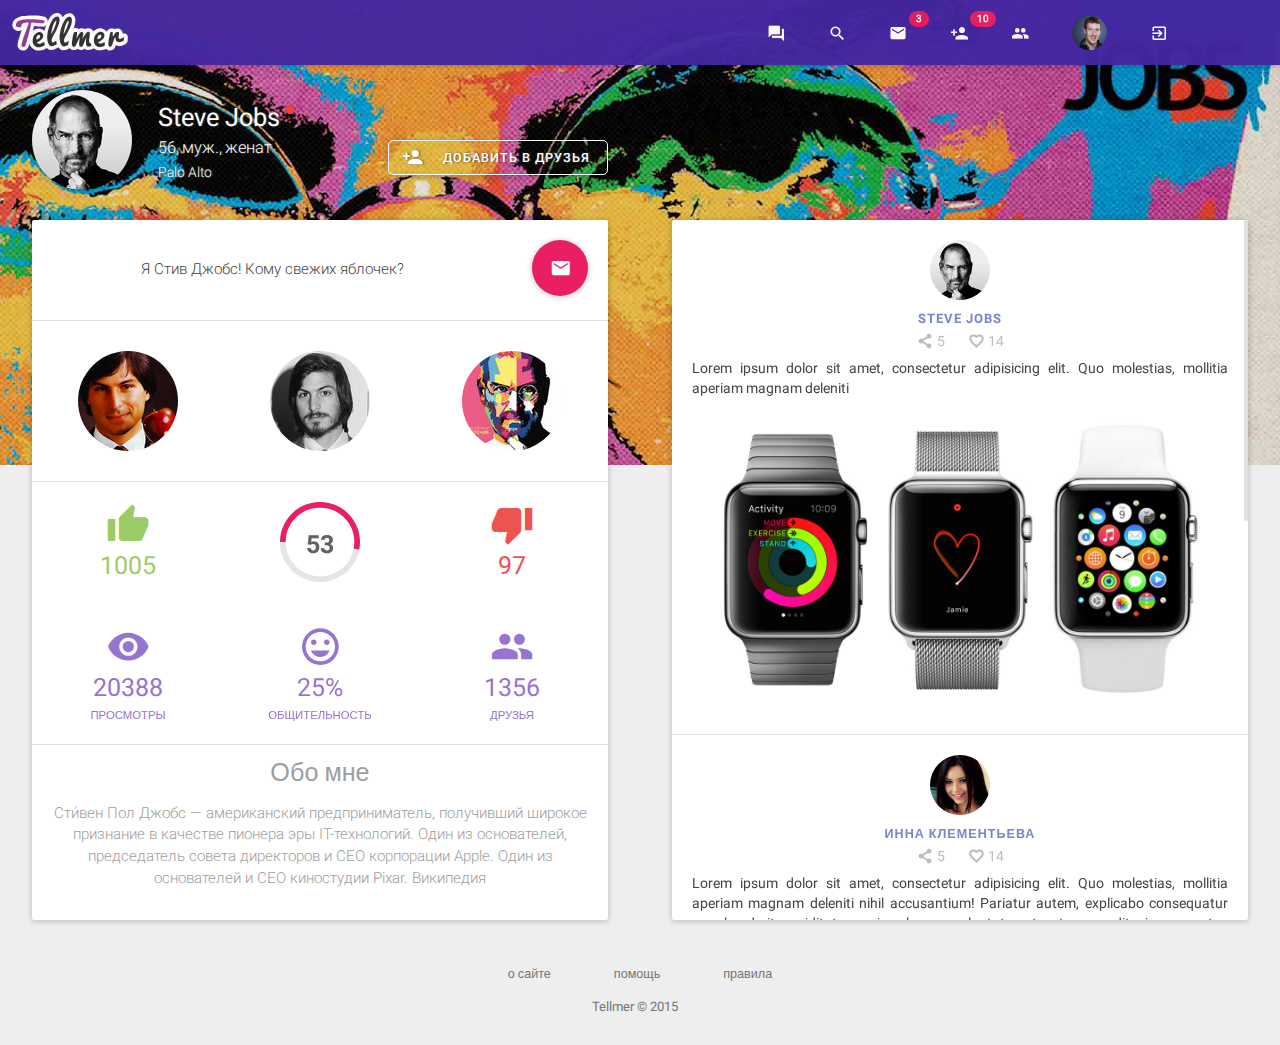
==== other-profile.html @ 478e1ab1 "oh my git" ====
<!DOCTYPE html>
<html lang="ru">
<head>
	<meta charset="UTF-8">
	<title>Мой профиль | Tellmer</title>
	<meta name="viewport" content="width=device-width, initial-scale=1.0, maximum-scale=1.0, minimum-scale=1.0, minimal-ui, user-scalable=no">
	<meta name="format-detection" content="telephone=no" /> 

	<!-- Скрипт для LiveReload  -->


	<!--Подключаем стили в этом порядке  -->
	<link rel="stylesheet" href="frameworks/bootstrap/css/bootstrap.min.css">
	<link rel="stylesheet" href="frameworks/material-bootstrap/css/material.min.css">
	<link rel="stylesheet" href="frameworks/material-bootstrap/css/ripples.min.css">
	<link rel="stylesheet" href="frameworks/material-bootstrap/css/roboto.min.css">
	<link rel="stylesheet" href="libs/jquery/nice-select/css/nice-select.css">
	<link rel="stylesheet" href="css/style.css?ver=">
	<link rel="stylesheet" href="css/style-mobile.css?ver=">
</head>	
<body>
	<div class="container-fluid text-center"> <!-- Основной контейнер -->	

		<!-- Хедер -->	
		<header class="header no-padding">		
			<div class="row head--desktop shadow-z-1 color-skin">
				<div class="col-xs-4 col-sm-4 col-md-6 col-lg-6 max-height no-padding">
					<a href="#"><div class="head__logo head__logo--desktop"></div></a>
				</div>
				<div class="col-xs-8 col-sm-8 col-md-6 col-lg-6 text-center max-height no-padding">
					<div class="head__menu--desktop">
						<a href="/chat.html" data-toggle="tooltip" data-delay="300" data-placement="bottom" data-original-title="Общий чат"><i class="mdi-communication-forum menu-item menu-item--desktop" aria-hidden="true"></i></a>	
						<a href="/search.html" data-toggle="tooltip" data-delay="300" data-placement="bottom" data-original-title="Поиск"><i class="mdi-action-search menu-item menu-item--desktop" aria-hidden="true"></i></a>	
						<a href="/dialogs.html" data-toggle="tooltip" data-delay="300" data-placement="bottom" data-original-title="Сообщения"><i class="mdi-communication-email menu-item menu-item--desktop" aria-hidden="true"><span class="badge menu-item__count">3</span></i></a>
						<a href="#" data-toggle="tooltip" data-delay="300" data-placement="bottom" data-original-title="Друзья"><i class="mdi-social-person-add menu-item menu-item--desktop" aria-hidden="true"><span class="badge menu-item__count">10</span></i></a>
						<a href="#" data-toggle="tooltip" data-delay="300" data-placement="bottom" data-original-title="Гости"><i class="mdi-social-group menu-item menu-item--desktop" aria-hidden="true"></i></a>
						<a href="/index.html" data-toggle="tooltip" data-delay="300" data-placement="bottom" data-original-title="Мой профиль"><span class="menu-avatar menu-avatar--desktop"><img	src="img/avatar/mark.jpg" alt=""></span></a>
						<a href="" data-toggle="tooltip" data-delay="300" data-placement="bottom" data-original-title="Выход"><i class="mdi-action-exit-to-app menu-item menu-item--desktop" aria-hidden="true"></i></a>			
					</div>
				</div>
			</div>
			<div class="row head--mobile shadow-z-1 color-skin">
				<div class="col-xs-6 col-sm-6 max-height no-padding">
					<a href="#"><div class="head__logo head__logo--mobile"></div></a>
				</div>
				<div class="col-xs-6 col-sm-6 max-height no-padding">
					<div class="head__menu-button">
						<button	id="menu-button" class="menu-button">
							<i id="menu-button-icon" class="mdi-navigation-menu"></i>
						</button>
					</div>
				</div>
			</div>
		</header>	

		<div class="tellmer-menu">
			<div class="row content-menu">
				<div class="col-xs-12 col-sm-12 no-padding max-height">	
					<ul class="content-menu__list">
						<li class="d-list__item"></li>
						<a href=""><li class="d-list__item"><i class="mdi-navigation-arrow-back d-item__icon" aria-hidden="true"><span class="d-item__title">Назад</span></i></li></a>
						<div class="divider"></div>
						<a href="/chat.html"><li class="d-list__item"><i class="mdi-communication-forum d-item__icon" aria-hidden="true"><span class="d-item__title">Общий чат</span></i></li></a>
						<div class="divider"></div>
						<a href="/search.html"><li class="d-list__item"><i class="mdi-action-search d-item__icon" aria-hidden="true"><span class="d-item__title">Поиск</span></i></li></a>
						<div class="divider"></div>
						<a href=""><li class="d-list__item"><i class="mdi-communication-email d-item__icon" aria-hidden="true"><span class="d-item__title">Сообщения<span class="d-title__count">(3)</span></span></i></li></a>
						<div class="divider"></div>
						<a href=""><li class="d-list__item"><i class="mdi-social-person-add d-item__icon" aria-hidden="true"><span class="d-item__title">Друзья<span class="d-title__count">(10)</span></span></i></li></a>
						<div class="divider"></div>
						<a href=""><li class="d-list__item"><i class="mdi-social-group d-item__icon" aria-hidden="true"><span class="d-item__title">Гости</span></i></li></a>
						<div class="divider"></div>
						<a href="/index.html"><li class="d-list__item"><i class="mdi-action-face-unlock d-item__icon" aria-hidden="true"><span class="d-item__title">Мой профиль</span></i></li></a>
						<div class="divider"></div>
						<a href=""><li class="d-list__item"><i class="mdi-action-exit-to-app d-item__icon" aria-hidden="true"><span class="d-item__title">Выход</span></i></li></a>							
					</ul>
				</div>
			</div>
		</div>
		<div class="menu-overlay"></div>

		<!-- Хедер конец-->


		<div class="content">

			<!-- Обложка -->	
			<div class="row cover">
				<div id="mp-cover-picture" class="row cover__picture no-padding">
					<div id="mp-cover-color" class="row cover__color no-padding"></div>
				</div>	
			</div>

			<!-- Карточки -->	
			<div class="row mp">
				<div class="col-xs-12 col-sm-12 col-md-12 col-lg-6 text-center no-padding">

					<!-- Карточка 1 -->	
					<div class="card shadow-z-1 mp-card-1">
						<div class="mp-info">
							<div class="row no-padding mp-info-about">
								<div class="col-xs-12 col-sm-2 col-md-2 col-lg-2 col-ipad no-padding">
									<div class="mp-info-about__avatar">
										<a href="img/avatar/steve-lg.jpg" data-imagelightbox="user"><img class="mp-d-avatar__img shadow-z-1" src="img/avatar/steve.jpg" alt=""></a>
									</div>
								</div>
								<div class="col-xs-12 col-sm-10 col-md-10 col-lg-10 col-ipad text-left no-padding">
									<div class="mp-info-about__user">				
										<span class="mp-d-user__name">Steve Jobs<span class="mdi-image-lens mp-d-name__point mp-d-name__point--offline" aria-hidden="true"></span></span><br>			
										<span class="mp-d-user__age">56,</span>
										<span class="mp-d-user__sex">муж.,</span>	
										<span class="mp-d-user__relationship">женат</span><br>
										<span class="mp-d-user__city">Palo Alto</span>					
									</div>
									<div class="mp-info-about__add-friend shadow-z-1">
										<span class="mdi-social-person-add mp-d-add-friend__icon" aria-hidden="true"></span><span class="mp-d-add-friend__title">Добавить в друзья</span>
									</div>
								</div>							
							</div>

							<div class="row mp-status no-padding">
								<div class="col-xs-12 col-sm-10 col-md-10 col-lg-10 no-padding vertical-table mp-status__text">			
									<p class="vertical-table-cell mp-d-text__post">Я Стив Джобс! Кому свежих яблочек?
									</p>	
								</div>							
								<div class="mp-status__controls">		
									<button id="mp-status-btn-status" class="btn btn-fab btn-raised mdi-communication-email mp-d-controls__btn-status" data-toggle="modal" data-target="#mp-text-status"></button>
								</div>											
							</div>
							<div class="divider"></div>	
							<div class="row mp-photo no-padding">		
								<div class="col-xs-4 col-sm-4 col-md-4 col-lg-4 no-padding">	
									<div class="mp-photo__item">
										<a href="img/photo/steve2-lg.jpg" data-imagelightbox="user"><img class="mp-d-item__photo" src="img/photo/steve2.jpg"></a>
									</div>
								</div>
								<div class="col-xs-4 col-sm-4 col-md-4 col-lg-4 no-padding">	
									<div class="mp-photo__item">
										<a href="img/photo/steve3-lg.jpg" data-imagelightbox="user"><img class="mp-d-item__photo" src="img/photo/steve3.jpg"></a>
									</div>
								</div>
								<div class="col-xs-4 col-sm-4 col-md-4 col-lg-4 no-padding">	
									<div class="mp-photo__item">
										<a href="img/photo/steve4-lg.jpg" data-imagelightbox="user"><img class="mp-d-item__photo" src="img/photo/steve4.jpg"></a>
									</div>
								</div>
							</div>
							<div class="divider"></div>
							<div class="row mp-statistics no-padding">	
								<div class="row no-padding">
									<div class="col-xs-4 col-sm-4 col-md-4 col-lg-4 no-padding">
										<div class="mp-statistics-item">
											<span class="mp-d-item__icon mp-d-item__icon--up mdi-action-thumb-up pointer" aria-hidden="true"></span><br>
											<span class="mp-d-item__count mp-d-item__icon--up">1005</span>
										</div>
									</div>									
									<div class="col-xs-4 col-sm-4 col-md-4 col-lg-4 no-padding">
										<div class="circle-progress">
											<div class="progress-count">
												<strong>70</strong>
											</div>
										</div>
									</div>
									<div class="col-xs-4 col-sm-4 col-md-4 col-lg-4 no-padding">
										<div class="mp-statistics-item">
											<span class="mp-d-item__icon mp-d-item__icon--down mdi-action-thumb-down pointer" aria-hidden="true"></span><br>
											<span class="mp-d-item__count mp-d-item__icon--down">97</span>
										</div>
									</div>
								</div>
								<div class="row no-padding">
									<div class="col-xs-4 col-sm-4 col-md-4 col-lg-4 no-padding">
										<div class="mp-statistics-item">
											<span class="mp-d-item__icon mdi-action-visibility" aria-hidden="true"></span><br>
											<span class="mp-d-item__count">20388</span><br>
											<span class="mp-d-item__title">Просмотры</span>
										</div>
									</div>
									<div class="col-xs-4 col-sm-4 col-md-4 col-lg-4 no-padding">
										<div class="mp-statistics-item">
											<span class="mp-d-item__icon mdi-social-mood" aria-hidden="true"></span><br>
											<span class="mp-d-item__count">25%</span><br>
											<span class="mp-d-item__title">Общительность</span>
										</div>
									</div>
									<div class="col-xs-4 col-sm-4 col-md-4 col-lg-4 no-padding">
										<div class="mp-statistics-item">
											<span class="mp-d-item__icon mdi-social-group" aria-hidden="true"></span><br>
											<span class="mp-d-item__count">1356</span><br>
											<span class="mp-d-item__title">Друзья</span>
										</div>
									</div>
								</div>
							</div>
							<div class="divider"></div>


							<div class="row mp-about-me no-padding">	
								<div class="col-xs-12 col-sm-12 col-md-12 col-lg-12 no-padding ">									
									<div class="mp-about-me__title">Обо мне</div>
								</div>
								<div class="col-xs-12 col-sm-12 col-md-12 col-lg-12 no-padding max-height vertical-table">
									<p class="vertical-table-cell mp-about-me__text">
										Сти́вен Пол Джобс — американский предприниматель, получивший широкое признание в качестве пионера эры IT-технологий. Один из основателей, председатель совета директоров и CEO корпорации Apple. Один из основателей и CEO киностудии Pixar. Википедия
									</p>
								</div>
							</div>



						</div>
					</div>

				</div>

				<div class="col-xs-12 col-sm-12 col-md-12 col-lg-6 text-center no-padding">
					<!-- Карточка 2 -->	
					<div class="card shadow-z-1 no-padding mp-card-2 mp-card-other-user">

						<div class="row no-padding max-height">
							<div class="col-xs-12 col-sm-12 col-md-12 col-lg-12 no-padding mp-tape frame-tape">	

								<div id="wall-scroll" class="scrollbar">
									<div class="handle">
										<div class="mousearea"></div>
									</div>
								</div>

								<div class="mp-tape__content content-scroll slide-tape">	

									<div class="mp-content__note">
										<div class="row no-padding mp-d-note__note-container">
											<div class="col-xs-12 col-sm-12 col-md-12 col-lg-12 mp-d-note-container__avatar no-padding">
												<a href="#"><img class="mp-d-avatar__note-avatar" src="img/avatar/steve.jpg"></a>
											</div>
											<div class="col-xs-12 col-sm-12 col-md-12 col-lg-12 no-padding mp-d-note-container__note-content">
												<div class="row no-padding mp-d-note-content__note-head">
													<div class="col-xs-12 col-sm-12 col-md-12 col-lg-12 no-padding mp-d-note-head__user">
														<a href="#">Steve Jobs</a>
													</div>
													<div class="col-xs-12 col-sm-12 col-md-12 col-lg-12 no-padding mp-d-note-head__icon-item">


														<span class="mp-d-icon-item__icon--repost">
															<span class="mdi-social-share mp-d-icon__note-icon" aria-hidden="true"></span>
															<span class="mp-d-icon__note-count">5</span>
														</span>

														<span class="mp-d-icon-item__icon--like">
															<span class="mdi-action-favorite-outline mp-d-icon__note-icon" aria-hidden="true"></span>
															<span class="mp-d-icon__note-count">14</span>
														</span>

													</div>
												</div>
												<div class="row mp-d-note-content__note-body no-padding">
													<p class="mp-d-note-body__text">
														Lorem ipsum dolor sit amet, consectetur adipisicing elit. Quo molestias, mollitia aperiam magnam deleniti
													</p>
													<a href="img/upload/4.jpg" data-imagelightbox="content"><img class="mp-d-note-body__img" src="img/upload/4.jpg" alt=""></a>
												</div>
											</div>
										</div>
										<div class="divider"></div>
									</div>

									<div class="mp-content__note">
										<div class="row no-padding mp-d-note__note-container">
											<div class="col-xs-12 col-sm-12 col-md-12 col-lg-12 mp-d-note-container__avatar no-padding">
												<a href="#"><img class="mp-d-avatar__note-avatar" src="img/3.jpg"></a>
											</div>
											<div class="col-xs-12 col-sm-12 col-md-12 col-lg-12 mp-d-note-container__note-content">
												<div class="row no-padding mp-d-note-content__note-head">
													<div class="col-xs-12 col-sm-12 col-md-12 col-lg-12 no-padding mp-d-note-head__user">
														<a href="#">Инна Клементьева</a>
													</div>
													<div class="col-xs-12 col-sm-12 col-md-12 col-lg-12 no-padding mp-d-note-head__icon-item">
														<span class="mp-d-icon-item__icon--repost">
															<span class="mdi-social-share mp-d-icon__note-icon" aria-hidden="true"></span>
															<span class="mp-d-icon__note-count">5</span>
														</span>

														<span class="mp-d-icon-item__icon--like">
															<span class="mdi-action-favorite-outline mp-d-icon__note-icon" aria-hidden="true"></span>
															<span class="mp-d-icon__note-count">14</span>
														</span>

													</div>
												</div>
												<div class="row mp-d-note-content__note-body no-padding">
													<p class="mp-d-note-body__text">
														Lorem ipsum dolor sit amet, consectetur adipisicing elit. Quo molestias, mollitia aperiam magnam deleniti nihil accusantium! Pariatur autem, explicabo consequatur reprehenderit cupiditate maxime harum voluptatum tenetur, expedita ipsum, natus nemo.
													</p>
												</div>
											</div>
										</div>
										<div class="divider"></div>
									</div>

									<div class="mp-content__note">
										<div class="row no-padding mp-d-note__note-container">
											<div class="col-xs-12 col-sm-12 col-md-12 col-lg-12 mp-d-note-container__avatar no-padding">
												<a href="#"><img class="mp-d-avatar__note-avatar" src="img/1.jpg"></a>
											</div>
											<div class="col-xs-12 col-sm-12 col-md-12 col-lg-12 no-padding mp-d-note-container__note-content">
												<div class="row no-padding mp-d-note-content__note-head">
													<div class="col-xs-12 col-sm-12 col-md-12 col-lg-12 no-padding mp-d-note-head__user">
														<a href="#">Кристина Иванова</a>
													</div>
													<div class="col-xs-12 col-sm-12 col-md-12 col-lg-12 no-padding mp-d-note-head__icon-item">
														<span class="mp-d-icon-item__icon--repost">
															<span class="mdi-social-share mp-d-icon__note-icon" aria-hidden="true"></span>
															<span class="mp-d-icon__note-count">5</span>
														</span>

														<span class="mp-d-icon-item__icon--like">
															<span class="mdi-action-favorite-outline mp-d-icon__note-icon" aria-hidden="true"></span>
															<span class="mp-d-icon__note-count">14</span>
														</span>


													</div>
												</div>
												<div class="row mp-d-note-content__note-body no-padding">
													<p class="mp-d-note-body__text">
														Lorem ipsum dolor sit amet, consectetur adipisicing elit. Quo molestias, mollitia aperiam magnam deleniti nihil accusantium! Pariatur autem, explicabo consequatur reprehenderit cupiditate maxime harum voluptatum tenetur, expedita ipsum, natus nemo.
													</p>
													<a href="img/upload/1.gif" data-imagelightbox="content"><img class="mp-d-note-body__img" src="img/upload/5.jpg" alt=""></a>
												</div>
											</div>
										</div>
										<div class="divider"></div>
									</div>

									<div class="mp-content__note">
										<div class="row no-padding mp-d-note__note-container">
											<div class="col-xs-12 col-sm-12 col-md-12 col-lg-12 no-padding mp-d-note-container__avatar">
												<a href="#"><img class="mp-d-avatar__note-avatar" src="img/2.jpg"></a>
											</div>
											<div class="col-xs-12 col-sm-12 col-md-12 col-lg-12 no-padding mp-d-note-container__note-content">
												<div class="row no-padding mp-d-note-content__note-head">
													<div class="col-xs-12 col-sm-12 col-md-12 col-lg-12 no-padding mp-d-note-head__user">
														<a href="#">Марина Петрова</a>
													</div>
													<div class="col-xs-12 col-sm-12 col-md-12 col-lg-12 no-padding mp-d-note-head__icon-item">
														<span class="mp-d-icon-item__icon--repost">
															<span class="mdi-social-share mp-d-icon__note-icon" aria-hidden="true"></span>
															<span class="mp-d-icon__note-count">5</span>
														</span>

														<span class="mp-d-icon-item__icon--like">
															<span class="mdi-action-favorite-outline mp-d-icon__note-icon" aria-hidden="true"></span>
															<span class="mp-d-icon__note-count">14</span>
														</span>

													</div>
												</div>
												<div class="row mp-d-note-content__note-body no-padding">
													<p class="mp-d-note-body__text">
														Lorem ipsum dolor sit amet, consectetur adipisicing elit. Quo molestias, mollitia aperiam magnam deleniti nihil accusantium! Pariatur autem, explicabo consequatur reprehenderit cupiditate maxime harum voluptatum tenetur, expedita ipsum, natus nemo.
													</p>
												</div>
											</div>
										</div>
										<div class="divider"></div>
									</div>


								</div>

							</div>
						</div>






					</div>
				</div>

				<div id="mp-my-float-btn" class="float-btn">
					<div class="sub-btn display-none">
						<div class="button-sub shadow-z-1" data-color="green"><span class="mdi-communication-email" aria-hidden="true" data-toggle="modal" data-target="#mp-text-status"></span></div>
						<div id="mp-btn-top" class="button-sub shadow-z-1" data-color="blue"><span class="mdi-navigation-expand-less" aria-hidden="true"></span></div>
					</div>
					<div class="button-floating-shadow shadow-z-1"></div>
					<button id="float-btn" class="btn btn-fab btn-raised mdi-content-add button-floating"></button>
				</div>

			</div>

		</div>

		<!-- футер -->
		<footer class="row footer">
			<div class="col-xs-6 col-sm-6 col-md-6 col-lg-6 footer-content">
				<div class="footer-content__links">
					<a class="d-links__a" href="#">о сайте</a>
					<a class="d-links__a" href="#">помощь</a>
					<a class="d-links__a" href="#">правила</a>
				</div>
				<div class="footer-content__copy">
					<span>Tellmer &copy 2015</span>
				</div>
			</div>
		</footer>

		<div id="mp-text-status" class="modal fade" tabindex="-1">
			<div class="modal-dialog mp-modal-window">
				<div class="modal-content ">
					<div class="modal-header">

						<div class="row no-padding">
							<div class="col-xs-10 col-sm-10 col-md-10 col-lg-10 no-padding">							
								<div class="mp-modal-window__message-avatar">
									<img class="mp-d-message-avatar__img" src="img/avatar/steve.jpg" alt="">
								</div>
								<span class="mp-d-message__name">Steve Jobs</span>
							</div>
							<div class="col-xs-2 col-sm-2 col-md-2 col-lg-2 no-padding">	
								<button type="button" class="close" data-dismiss="modal" aria-hidden="true"><span class="mdi-content-clear modal-header__close-btn" aria-hidden="true"></span></button>
							</div>
						</div>


					</div>
					<div class="modal-body">						
						<div class="mp-modal-window__body">
							<div class="row no-padding max-height">
								<textarea id="mp-modal-textarea" class="form-control mp-d-body__textarea" placeholder="Введите ваше сообщение..."></textarea>
							</div>
							<div class="row no-padding max-height">
								<div class="col-md-12 no-padding">

									<button id="mp-modal-btn-send" class="btn shadow-z-1 modal-btn-send" data-dismiss="modal">Отправить</button>
								</div>
							</div>
						</div>							
					</div>
				</div>
			</div>
		</div>

	</div> <!-- Основной контейнер конец-->

	<script src="libs/jquery/jquery.js"></script> <!-- jQuery -->
	<script src="libs/jquery/sly/sly.min.js"></script> <!-- Скролл -->
	<script src="libs/jquery/nice-select/js/jquery.nice-select.min.js"></script>
	<script src="libs/jquery/circle-progress/circle-progress.js"></script>
	<script src="libs/jquery/isotope/isotope.pkgd.min.js"></script>
	<script src="frameworks/bootstrap/js/bootstrap.min.js"></script> <!-- Bootstrap 3 -->
	<script src="frameworks/material-bootstrap/js/material.min.js"></script> <!-- Material -->
	<script src="frameworks/material-bootstrap/js/ripples.min.js"></script> <!-- Material framework -->
	<script src="libs/jquery/imagelightbox/imagelightbox.js"></script> 
	<script src="libs/jquery/imagelightbox/imagelightbox-main.js"></script> 
	<script src="libs/jquery/device/device.min.js"></script>
	<script src="libs/hammer/hammer.min.js"></script>
	<script src="libs/hammer/jquery.hammer.js"></script>
	<script src="js/main.js"></script>
	<script>

		$(window).load(function()
		{
			var mpCover = 'cover-profile-5.jpg';
			GetCoverProfile(mpCover);
		});

		function GetCoverProfile(nameImageCover)
		{
			$('#mp-cover-picture').css('background-image','url(../img/cover/'+nameImageCover+')');
		}

	</script>
</body>
</html>
---- frameworks/material-bootstrap/css/material.min.css ----
@font-face{font-family:Material-Design-Icons;src:url(../fonts/Material-Design-Icons.eot?3ocs8m);src:url(../fonts/Material-Design-Icons.eot?#iefix3ocs8m) format('embedded-opentype'),url(../fonts/Material-Design-Icons.woff?3ocs8m) format('woff'),url(../fonts/Material-Design-Icons.ttf?3ocs8m) format('truetype'),url(../fonts/Material-Design-Icons.svg?3ocs8m#Material-Design-Icons) format('svg')}[class^=mdi-],[class*=mdi-]{speak:none;display:inline-block;font:normal normal normal 24px/1 'Material-Design-Icons';text-rendering:auto;-webkit-font-smoothing:antialiased;-moz-osx-font-smoothing:grayscale;-webkit-transform:translate(0,0);-ms-transform:translate(0,0);transform:translate(0,0)}[class^=mdi-]:before,[class*=mdi-]:before{display:inline-block;speak:none;text-decoration:inherit}[class^=mdi-].pull-left,[class*=mdi-].pull-left{margin-right:.3em}[class^=mdi-].pull-right,[class*=mdi-].pull-right{margin-left:.3em}[class^=mdi-].mdi-lg:before,[class*=mdi-].mdi-lg:before,[class^=mdi-].mdi-lg:after,[class*=mdi-].mdi-lg:after{font-size:1.33333333em;line-height:.75em;vertical-align:-15%}[class^=mdi-].mdi-2x:before,[class*=mdi-].mdi-2x:before,[class^=mdi-].mdi-2x:after,[class*=mdi-].mdi-2x:after{font-size:2em}[class^=mdi-].mdi-3x:before,[class*=mdi-].mdi-3x:before,[class^=mdi-].mdi-3x:after,[class*=mdi-].mdi-3x:after{font-size:3em}[class^=mdi-].mdi-4x:before,[class*=mdi-].mdi-4x:before,[class^=mdi-].mdi-4x:after,[class*=mdi-].mdi-4x:after{font-size:4em}[class^=mdi-].mdi-5x:before,[class*=mdi-].mdi-5x:before,[class^=mdi-].mdi-5x:after,[class*=mdi-].mdi-5x:after{font-size:5em}[class^=mdi-device-signal-cellular-]:after,[class^=mdi-device-battery-]:after,[class^=mdi-device-battery-charging-]:after,[class^=mdi-device-signal-cellular-connected-no-internet-]:after,[class^=mdi-device-signal-wifi-]:after,[class^=mdi-device-signal-wifi-statusbar-not-connected]:after,.mdi-device-network-wifi:after{opacity:.3;position:absolute;left:0;top:0;z-index:1;display:inline-block;speak:none;text-decoration:inherit}[class^=mdi-device-signal-cellular-]:after{content:"\e758"}[class^=mdi-device-battery-]:after{content:"\e735"}[class^=mdi-device-battery-charging-]:after{content:"\e733"}[class^=mdi-device-signal-cellular-connected-no-internet-]:after{content:"\e75d"}[class^=mdi-device-signal-wifi-]:after,.mdi-device-network-wifi:after{content:"\e765"}[class^=mdi-device-signal-wifi-statusbasr-not-connected]:after{content:"\e8f7"}.mdi-device-signal-cellular-off:after,.mdi-device-signal-cellular-null:after,.mdi-device-signal-cellular-no-sim:after,.mdi-device-signal-wifi-off:after,.mdi-device-signal-wifi-4-bar:after,.mdi-device-signal-cellular-4-bar:after,.mdi-device-battery-alert:after,.mdi-device-signal-cellular-connected-no-internet-4-bar:after,.mdi-device-battery-std:after,.mdi-device-battery-full .mdi-device-battery-unknown:after{content:""}.mdi-fw{width:1.28571429em;text-align:center}.mdi-ul{padding-left:0;margin-left:2.14285714em;list-style-type:none}.mdi-ul>li{position:relative}.mdi-li{position:absolute;left:-2.14285714em;width:2.14285714em;top:.14285714em;text-align:center}.mdi-li.mdi-lg{left:-1.85714286em}.mdi-border{padding:.2em .25em .15em;border:solid .08em #eee;border-radius:.1em}.mdi-spin{-webkit-animation:mdi-spin 2s infinite linear;animation:mdi-spin 2s infinite linear;-webkit-transform-origin:50% 50%;-ms-transform-origin:50% 50%;transform-origin:50% 50%}.mdi-pulse{-webkit-animation:mdi-spin 1s steps(8) infinite;animation:mdi-spin 1s steps(8) infinite;-webkit-transform-origin:50% 50%;-ms-transform-origin:50% 50%;transform-origin:50% 50%}@-webkit-keyframes mdi-spin{0%{-webkit-transform:rotate(0deg);transform:rotate(0deg)}100%{-webkit-transform:rotate(359deg);transform:rotate(359deg)}}@keyframes mdi-spin{0%{-webkit-transform:rotate(0deg);transform:rotate(0deg)}100%{-webkit-transform:rotate(359deg);transform:rotate(359deg)}}.mdi-rotate-90{filter:progid:DXImageTransform.Microsoft.BasicImage(rotation=1);-webkit-transform:rotate(90deg);-ms-transform:rotate(90deg);transform:rotate(90deg)}.mdi-rotate-180{filter:progid:DXImageTransform.Microsoft.BasicImage(rotation=2);-webkit-transform:rotate(180deg);-ms-transform:rotate(180deg);transform:rotate(180deg)}.mdi-rotate-270{filter:progid:DXImageTransform.Microsoft.BasicImage(rotation=3);-webkit-transform:rotate(270deg);-ms-transform:rotate(270deg);transform:rotate(270deg)}.mdi-flip-horizontal{filter:progid:DXImageTransform.Microsoft.BasicImage(rotation=0,mirror=1);-webkit-transform:scale(-1,1);-ms-transform:scale(-1,1);transform:scale(-1,1)}.mdi-flip-vertical{filter:progid:DXImageTransform.Microsoft.BasicImage(rotation=2,mirror=1);-webkit-transform:scale(1,-1);-ms-transform:scale(1,-1);transform:scale(1,-1)}:root .mdi-rotate-90,:root .mdi-rotate-180,:root .mdi-rotate-270,:root .mdi-flip-horizontal,:root .mdi-flip-vertical{-webkit-filter:none;filter:none}.mdi-stack{position:relative;display:inline-block;width:2em;height:2em;line-height:2em;vertical-align:middle}.mdi-stack-1x,.mdi-stack-2x{position:absolute;left:0;width:100%;text-align:center}.mdi-stack-1x{line-height:inherit}.mdi-stack-2x{font-size:2em}.mdi-inverse{color:#fff}.mdi-action-3d-rotation:before{content:"\e600"}.mdi-action-accessibility:before{content:"\e601"}.mdi-action-account-balance-wallet:before{content:"\e602"}.mdi-action-account-balance:before{content:"\e603"}.mdi-action-account-box:before{content:"\e604"}.mdi-action-account-child:before{content:"\e605"}.mdi-action-account-circle:before{content:"\e606"}.mdi-action-add-shopping-cart:before{content:"\e607"}.mdi-action-alarm-add:before{content:"\e608"}.mdi-action-alarm-off:before{content:"\e609"}.mdi-action-alarm-on:before{content:"\e60a"}.mdi-action-alarm:before{content:"\e60b"}.mdi-action-android:before{content:"\e60c"}.mdi-action-announcement:before{content:"\e60d"}.mdi-action-aspect-ratio:before{content:"\e60e"}.mdi-action-assessment:before{content:"\e60f"}.mdi-action-assignment-ind:before{content:"\e610"}.mdi-action-assignment-late:before{content:"\e611"}.mdi-action-assignment-return:before{content:"\e612"}.mdi-action-assignment-returned:before{content:"\e613"}.mdi-action-assignment-turned-in:before{content:"\e614"}.mdi-action-assignment:before{content:"\e615"}.mdi-action-autorenew:before{content:"\e616"}.mdi-action-backup:before{content:"\e617"}.mdi-action-book:before{content:"\e618"}.mdi-action-bookmark-outline:before{content:"\e619"}.mdi-action-bookmark:before{content:"\e61a"}.mdi-action-bug-report:before{content:"\e61b"}.mdi-action-cached:before{content:"\e61c"}.mdi-action-check-circle:before{content:"\e61d"}.mdi-action-class:before{content:"\e61e"}.mdi-action-credit-card:before{content:"\e61f"}.mdi-action-dashboard:before{content:"\e620"}.mdi-action-delete:before{content:"\e621"}.mdi-action-description:before{content:"\e622"}.mdi-action-dns:before{content:"\e623"}.mdi-action-done-all:before{content:"\e624"}.mdi-action-done:before{content:"\e625"}.mdi-action-event:before{content:"\e626"}.mdi-action-exit-to-app:before{content:"\e627"}.mdi-action-explore:before{content:"\e628"}.mdi-action-extension:before{content:"\e629"}.mdi-action-face-unlock:before{content:"\e62a"}.mdi-action-favorite-outline:before{content:"\e62b"}.mdi-action-favorite:before{content:"\e62c"}.mdi-action-find-in-page:before{content:"\e62d"}.mdi-action-find-replace:before{content:"\e62e"}.mdi-action-flip-to-back:before{content:"\e62f"}.mdi-action-flip-to-front:before{content:"\e630"}.mdi-action-get-app:before{content:"\e631"}.mdi-action-grade:before{content:"\e632"}.mdi-action-group-work:before{content:"\e633"}.mdi-action-help:before{content:"\e634"}.mdi-action-highlight-remove:before{content:"\e635"}.mdi-action-history:before{content:"\e636"}.mdi-action-home:before{content:"\e637"}.mdi-action-https:before{content:"\e638"}.mdi-action-info-outline:before{content:"\e639"}.mdi-action-info:before{content:"\e63a"}.mdi-action-input:before{content:"\e63b"}.mdi-action-invert-colors:before{content:"\e63c"}.mdi-action-label-outline:before{content:"\e63d"}.mdi-action-label:before{content:"\e63e"}.mdi-action-language:before{content:"\e63f"}.mdi-action-launch:before{content:"\e640"}.mdi-action-list:before{content:"\e641"}.mdi-action-lock-open:before{content:"\e642"}.mdi-action-lock-outline:before{content:"\e643"}.mdi-action-lock:before{content:"\e644"}.mdi-action-loyalty:before{content:"\e645"}.mdi-action-markunread-mailbox:before{content:"\e646"}.mdi-action-note-add:before{content:"\e647"}.mdi-action-open-in-browser:before{content:"\e648"}.mdi-action-open-in-new:before{content:"\e649"}.mdi-action-open-with:before{content:"\e64a"}.mdi-action-pageview:before{content:"\e64b"}.mdi-action-payment:before{content:"\e64c"}.mdi-action-perm-camera-mic:before{content:"\e64d"}.mdi-action-perm-contact-cal:before{content:"\e64e"}.mdi-action-perm-data-setting:before{content:"\e64f"}.mdi-action-perm-device-info:before{content:"\e650"}.mdi-action-perm-identity:before{content:"\e651"}.mdi-action-perm-media:before{content:"\e652"}.mdi-action-perm-phone-msg:before{content:"\e653"}.mdi-action-perm-scan-wifi:before{content:"\e654"}.mdi-action-picture-in-picture:before{content:"\e655"}.mdi-action-polymer:before{content:"\e656"}.mdi-action-print:before{content:"\e657"}.mdi-action-query-builder:before{content:"\e658"}.mdi-action-question-answer:before{content:"\e659"}.mdi-action-receipt:before{content:"\e65a"}.mdi-action-redeem:before{content:"\e65b"}.mdi-action-reorder:before{content:"\e65c"}.mdi-action-report-problem:before{content:"\e65d"}.mdi-action-restore:before{content:"\e65e"}.mdi-action-room:before{content:"\e65f"}.mdi-action-schedule:before{content:"\e660"}.mdi-action-search:before{content:"\e661"}.mdi-action-settings-applications:before{content:"\e662"}.mdi-action-settings-backup-restore:before{content:"\e663"}.mdi-action-settings-bluetooth:before{content:"\e664"}.mdi-action-settings-cell:before{content:"\e665"}.mdi-action-settings-display:before{content:"\e666"}.mdi-action-settings-ethernet:before{content:"\e667"}.mdi-action-settings-input-antenna:before{content:"\e668"}.mdi-action-settings-input-component:before{content:"\e669"}.mdi-action-settings-input-composite:before{content:"\e66a"}.mdi-action-settings-input-hdmi:before{content:"\e66b"}.mdi-action-settings-input-svideo:before{content:"\e66c"}.mdi-action-settings-overscan:before{content:"\e66d"}.mdi-action-settings-phone:before{content:"\e66e"}.mdi-action-settings-power:before{content:"\e66f"}.mdi-action-settings-remote:before{content:"\e670"}.mdi-action-settings-voice:before{content:"\e671"}.mdi-action-settings:before{content:"\e672"}.mdi-action-shop-two:before{content:"\e673"}.mdi-action-shop:before{content:"\e674"}.mdi-action-shopping-basket:before{content:"\e675"}.mdi-action-shopping-cart:before{content:"\e676"}.mdi-action-speaker-notes:before{content:"\e677"}.mdi-action-spellcheck:before{content:"\e678"}.mdi-action-star-rate:before{content:"\e679"}.mdi-action-stars:before{content:"\e67a"}.mdi-action-store:before{content:"\e67b"}.mdi-action-subject:before{content:"\e67c"}.mdi-action-supervisor-account:before{content:"\e67d"}.mdi-action-swap-horiz:before{content:"\e67e"}.mdi-action-swap-vert-circle:before{content:"\e67f"}.mdi-action-swap-vert:before{content:"\e680"}.mdi-action-system-update-tv:before{content:"\e681"}.mdi-action-tab-unselected:before{content:"\e682"}.mdi-action-tab:before{content:"\e683"}.mdi-action-theaters:before{content:"\e684"}.mdi-action-thumb-down:before{content:"\e685"}.mdi-action-thumb-up:before{content:"\e686"}.mdi-action-thumbs-up-down:before{content:"\e687"}.mdi-action-toc:before{content:"\e688"}.mdi-action-today:before{content:"\e689"}.mdi-action-track-changes:before{content:"\e68a"}.mdi-action-translate:before{content:"\e68b"}.mdi-action-trending-down:before{content:"\e68c"}.mdi-action-trending-neutral:before{content:"\e68d"}.mdi-action-trending-up:before{content:"\e68e"}.mdi-action-turned-in-not:before{content:"\e68f"}.mdi-action-turned-in:before{content:"\e690"}.mdi-action-verified-user:before{content:"\e691"}.mdi-action-view-agenda:before{content:"\e692"}.mdi-action-view-array:before{content:"\e693"}.mdi-action-view-carousel:before{content:"\e694"}.mdi-action-view-column:before{content:"\e695"}.mdi-action-view-day:before{content:"\e696"}.mdi-action-view-headline:before{content:"\e697"}.mdi-action-view-list:before{content:"\e698"}.mdi-action-view-module:before{content:"\e699"}.mdi-action-view-quilt:before{content:"\e69a"}.mdi-action-view-stream:before{content:"\e69b"}.mdi-action-view-week:before{content:"\e69c"}.mdi-action-visibility-off:before{content:"\e69d"}.mdi-action-visibility:before{content:"\e69e"}.mdi-action-wallet-giftcard:before{content:"\e69f"}.mdi-action-wallet-membership:before{content:"\e6a0"}.mdi-action-wallet-travel:before{content:"\e6a1"}.mdi-action-work:before{content:"\e6a2"}.mdi-alert-error:before{content:"\e6a3"}.mdi-alert-warning:before{content:"\e6a4"}.mdi-av-album:before{content:"\e6a5"}.mdi-av-closed-caption:before{content:"\e6a6"}.mdi-av-equalizer:before{content:"\e6a7"}.mdi-av-explicit:before{content:"\e6a8"}.mdi-av-fast-forward:before{content:"\e6a9"}.mdi-av-fast-rewind:before{content:"\e6aa"}.mdi-av-games:before{content:"\e6ab"}.mdi-av-hearing:before{content:"\e6ac"}.mdi-av-high-quality:before{content:"\e6ad"}.mdi-av-loop:before{content:"\e6ae"}.mdi-av-mic-none:before{content:"\e6af"}.mdi-av-mic-off:before{content:"\e6b0"}.mdi-av-mic:before{content:"\e6b1"}.mdi-av-movie:before{content:"\e6b2"}.mdi-av-my-library-add:before{content:"\e6b3"}.mdi-av-my-library-books:before{content:"\e6b4"}.mdi-av-my-library-music:before{content:"\e6b5"}.mdi-av-new-releases:before{content:"\e6b6"}.mdi-av-not-interested:before{content:"\e6b7"}.mdi-av-pause-circle-fill:before{content:"\e6b8"}.mdi-av-pause-circle-outline:before{content:"\e6b9"}.mdi-av-pause:before{content:"\e6ba"}.mdi-av-play-arrow:before{content:"\e6bb"}.mdi-av-play-circle-fill:before{content:"\e6bc"}.mdi-av-play-circle-outline:before{content:"\e6bd"}.mdi-av-play-shopping-bag:before{content:"\e6be"}.mdi-av-playlist-add:before{content:"\e6bf"}.mdi-av-queue-music:before{content:"\e6c0"}.mdi-av-queue:before{content:"\e6c1"}.mdi-av-radio:before{content:"\e6c2"}.mdi-av-recent-actors:before{content:"\e6c3"}.mdi-av-repeat-one:before{content:"\e6c4"}.mdi-av-repeat:before{content:"\e6c5"}.mdi-av-replay:before{content:"\e6c6"}.mdi-av-shuffle:before{content:"\e6c7"}.mdi-av-skip-next:before{content:"\e6c8"}.mdi-av-skip-previous:before{content:"\e6c9"}.mdi-av-snooze:before{content:"\e6ca"}.mdi-av-stop:before{content:"\e6cb"}.mdi-av-subtitles:before{content:"\e6cc"}.mdi-av-surround-sound:before{content:"\e6cd"}.mdi-av-timer:before{content:"\e6ce"}.mdi-av-video-collection:before{content:"\e6cf"}.mdi-av-videocam-off:before{content:"\e6d0"}.mdi-av-videocam:before{content:"\e6d1"}.mdi-av-volume-down:before{content:"\e6d2"}.mdi-av-volume-mute:before{content:"\e6d3"}.mdi-av-volume-off:before{content:"\e6d4"}.mdi-av-volume-up:before{content:"\e6d5"}.mdi-av-web:before{content:"\e6d6"}.mdi-communication-business:before{content:"\e6d7"}.mdi-communication-call-end:before{content:"\e6d8"}.mdi-communication-call-made:before{content:"\e6d9"}.mdi-communication-call-merge:before{content:"\e6da"}.mdi-communication-call-missed:before{content:"\e6db"}.mdi-communication-call-received:before{content:"\e6dc"}.mdi-communication-call-split:before{content:"\e6dd"}.mdi-communication-call:before{content:"\e6de"}.mdi-communication-chat:before{content:"\e6df"}.mdi-communication-clear-all:before{content:"\e6e0"}.mdi-communication-comment:before{content:"\e6e1"}.mdi-communication-contacts:before{content:"\e6e2"}.mdi-communication-dialer-sip:before{content:"\e6e3"}.mdi-communication-dialpad:before{content:"\e6e4"}.mdi-communication-dnd-on:before{content:"\e6e5"}.mdi-communication-email:before{content:"\e6e6"}.mdi-communication-forum:before{content:"\e6e7"}.mdi-communication-import-export:before{content:"\e6e8"}.mdi-communication-invert-colors-off:before{content:"\e6e9"}.mdi-communication-invert-colors-on:before{content:"\e6ea"}.mdi-communication-live-help:before{content:"\e6eb"}.mdi-communication-location-off:before{content:"\e6ec"}.mdi-communication-location-on:before{content:"\e6ed"}.mdi-communication-message:before{content:"\e6ee"}.mdi-communication-messenger:before{content:"\e6ef"}.mdi-communication-no-sim:before{content:"\e6f0"}.mdi-communication-phone:before{content:"\e6f1"}.mdi-communication-portable-wifi-off:before{content:"\e6f2"}.mdi-communication-quick-contacts-dialer:before{content:"\e6f3"}.mdi-communication-quick-contacts-mail:before{content:"\e6f4"}.mdi-communication-ring-volume:before{content:"\e6f5"}.mdi-communication-stay-current-landscape:before{content:"\e6f6"}.mdi-communication-stay-current-portrait:before{content:"\e6f7"}.mdi-communication-stay-primary-landscape:before{content:"\e6f8"}.mdi-communication-stay-primary-portrait:before{content:"\e6f9"}.mdi-communication-swap-calls:before{content:"\e6fa"}.mdi-communication-textsms:before{content:"\e6fb"}.mdi-communication-voicemail:before{content:"\e6fc"}.mdi-communication-vpn-key:before{content:"\e6fd"}.mdi-content-add-box:before{content:"\e6fe"}.mdi-content-add-circle-outline:before{content:"\e6ff"}.mdi-content-add-circle:before{content:"\e700"}.mdi-content-add:before{content:"\e701"}.mdi-content-archive:before{content:"\e702"}.mdi-content-backspace:before{content:"\e703"}.mdi-content-block:before{content:"\e704"}.mdi-content-clear:before{content:"\e705"}.mdi-content-content-copy:before{content:"\e706"}.mdi-content-content-cut:before{content:"\e707"}.mdi-content-content-paste:before{content:"\e708"}.mdi-content-create:before{content:"\e709"}.mdi-content-drafts:before{content:"\e70a"}.mdi-content-filter-list:before{content:"\e70b"}.mdi-content-flag:before{content:"\e70c"}.mdi-content-forward:before{content:"\e70d"}.mdi-content-gesture:before{content:"\e70e"}.mdi-content-inbox:before{content:"\e70f"}.mdi-content-link:before{content:"\e710"}.mdi-content-mail:before{content:"\e711"}.mdi-content-markunread:before{content:"\e712"}.mdi-content-redo:before{content:"\e713"}.mdi-content-remove-circle-outline:before{content:"\e714"}.mdi-content-remove-circle:before{content:"\e715"}.mdi-content-remove:before{content:"\e716"}.mdi-content-reply-all:before{content:"\e717"}.mdi-content-reply:before{content:"\e718"}.mdi-content-report:before{content:"\e719"}.mdi-content-save:before{content:"\e71a"}.mdi-content-select-all:before{content:"\e71b"}.mdi-content-send:before{content:"\e71c"}.mdi-content-sort:before{content:"\e71d"}.mdi-content-text-format:before{content:"\e71e"}.mdi-content-undo:before{content:"\e71f"}.mdi-editor-attach-file:before{content:"\e776"}.mdi-editor-attach-money:before{content:"\e777"}.mdi-editor-border-all:before{content:"\e778"}.mdi-editor-border-bottom:before{content:"\e779"}.mdi-editor-border-clear:before{content:"\e77a"}.mdi-editor-border-color:before{content:"\e77b"}.mdi-editor-border-horizontal:before{content:"\e77c"}.mdi-editor-border-inner:before{content:"\e77d"}.mdi-editor-border-left:before{content:"\e77e"}.mdi-editor-border-outer:before{content:"\e77f"}.mdi-editor-border-right:before{content:"\e780"}.mdi-editor-border-style:before{content:"\e781"}.mdi-editor-border-top:before{content:"\e782"}.mdi-editor-border-vertical:before{content:"\e783"}.mdi-editor-format-align-center:before{content:"\e784"}.mdi-editor-format-align-justify:before{content:"\e785"}.mdi-editor-format-align-left:before{content:"\e786"}.mdi-editor-format-align-right:before{content:"\e787"}.mdi-editor-format-bold:before{content:"\e788"}.mdi-editor-format-clear:before{content:"\e789"}.mdi-editor-format-color-fill:before{content:"\e78a"}.mdi-editor-format-color-reset:before{content:"\e78b"}.mdi-editor-format-color-text:before{content:"\e78c"}.mdi-editor-format-indent-decrease:before{content:"\e78d"}.mdi-editor-format-indent-increase:before{content:"\e78e"}.mdi-editor-format-italic:before{content:"\e78f"}.mdi-editor-format-line-spacing:before{content:"\e790"}.mdi-editor-format-list-bulleted:before{content:"\e791"}.mdi-editor-format-list-numbered:before{content:"\e792"}.mdi-editor-format-paint:before{content:"\e793"}.mdi-editor-format-quote:before{content:"\e794"}.mdi-editor-format-size:before{content:"\e795"}.mdi-editor-format-strikethrough:before{content:"\e796"}.mdi-editor-format-textdirection-l-to-r:before{content:"\e797"}.mdi-editor-format-textdirection-r-to-l:before{content:"\e798"}.mdi-editor-format-underline:before{content:"\e799"}.mdi-editor-functions:before{content:"\e79a"}.mdi-editor-insert-chart:before{content:"\e79b"}.mdi-editor-insert-comment:before{content:"\e79c"}.mdi-editor-insert-drive-file:before{content:"\e79d"}.mdi-editor-insert-emoticon:before{content:"\e79e"}.mdi-editor-insert-invitation:before{content:"\e79f"}.mdi-editor-insert-link:before{content:"\e7a0"}.mdi-editor-insert-photo:before{content:"\e7a1"}.mdi-editor-merge-type:before{content:"\e7a2"}.mdi-editor-mode-comment:before{content:"\e7a3"}.mdi-editor-mode-edit:before{content:"\e7a4"}.mdi-editor-publish:before{content:"\e7a5"}.mdi-editor-vertical-align-bottom:before{content:"\e7a6"}.mdi-editor-vertical-align-center:before{content:"\e7a7"}.mdi-editor-vertical-align-top:before{content:"\e7a8"}.mdi-editor-wrap-text:before{content:"\e7a9"}.mdi-file-attachment:before{content:"\e7aa"}.mdi-file-cloud-circle:before{content:"\e7ab"}.mdi-file-cloud-done:before{content:"\e7ac"}.mdi-file-cloud-download:before{content:"\e7ad"}.mdi-file-cloud-off:before{content:"\e7ae"}.mdi-file-cloud-queue:before{content:"\e7af"}.mdi-file-cloud-upload:before{content:"\e7b0"}.mdi-file-cloud:before{content:"\e7b1"}.mdi-file-file-download:before{content:"\e7b2"}.mdi-file-file-upload:before{content:"\e7b3"}.mdi-file-folder-open:before{content:"\e7b4"}.mdi-file-folder-shared:before{content:"\e7b5"}.mdi-file-folder:before{content:"\e7b6"}.mdi-device-access-alarm:before{content:"\e720"}.mdi-device-access-alarms:before{content:"\e721"}.mdi-device-access-time:before{content:"\e722"}.mdi-device-add-alarm:before{content:"\e723"}.mdi-device-airplanemode-off:before{content:"\e724"}.mdi-device-airplanemode-on:before{content:"\e725"}.mdi-device-battery-20:before{content:"\e726"}.mdi-device-battery-30:before{content:"\e727"}.mdi-device-battery-50:before{content:"\e728"}.mdi-device-battery-60:before{content:"\e729"}.mdi-device-battery-80:before{content:"\e72a"}.mdi-device-battery-90:before{content:"\e72b"}.mdi-device-battery-alert:before{content:"\e72c"}.mdi-device-battery-charging-20:before{content:"\e72d"}.mdi-device-battery-charging-30:before{content:"\e72e"}.mdi-device-battery-charging-50:before{content:"\e72f"}.mdi-device-battery-charging-60:before{content:"\e730"}.mdi-device-battery-charging-80:before{content:"\e731"}.mdi-device-battery-charging-90:before{content:"\e732"}.mdi-device-battery-charging-full:before{content:"\e733"}.mdi-device-battery-full:before{content:"\e734"}.mdi-device-battery-std:before{content:"\e735"}.mdi-device-battery-unknown:before{content:"\e736"}.mdi-device-bluetooth-connected:before{content:"\e737"}.mdi-device-bluetooth-disabled:before{content:"\e738"}.mdi-device-bluetooth-searching:before{content:"\e739"}.mdi-device-bluetooth:before{content:"\e73a"}.mdi-device-brightness-auto:before{content:"\e73b"}.mdi-device-brightness-high:before{content:"\e73c"}.mdi-device-brightness-low:before{content:"\e73d"}.mdi-device-brightness-medium:before{content:"\e73e"}.mdi-device-data-usage:before{content:"\e73f"}.mdi-device-developer-mode:before{content:"\e740"}.mdi-device-devices:before{content:"\e741"}.mdi-device-dvr:before{content:"\e742"}.mdi-device-gps-fixed:before{content:"\e743"}.mdi-device-gps-not-fixed:before{content:"\e744"}.mdi-device-gps-off:before{content:"\e745"}.mdi-device-location-disabled:before{content:"\e746"}.mdi-device-location-searching:before{content:"\e747"}.mdi-device-multitrack-audio:before{content:"\e748"}.mdi-device-network-cell:before{content:"\e749"}.mdi-device-network-wifi:before{content:"\e74a"}.mdi-device-nfc:before{content:"\e74b"}.mdi-device-now-wallpaper:before{content:"\e74c"}.mdi-device-now-widgets:before{content:"\e74d"}.mdi-device-screen-lock-landscape:before{content:"\e74e"}.mdi-device-screen-lock-portrait:before{content:"\e74f"}.mdi-device-screen-lock-rotation:before{content:"\e750"}.mdi-device-screen-rotation:before{content:"\e751"}.mdi-device-sd-storage:before{content:"\e752"}.mdi-device-settings-system-daydream:before{content:"\e753"}.mdi-device-signal-cellular-0-bar:before{content:"\e754"}.mdi-device-signal-cellular-1-bar:before{content:"\e755"}.mdi-device-signal-cellular-2-bar:before{content:"\e756"}.mdi-device-signal-cellular-3-bar:before{content:"\e757"}.mdi-device-signal-cellular-4-bar:before{content:"\e758"}.mdi-signal-wifi-statusbar-connected-no-internet-after:before{content:"\e8f6"}.mdi-device-signal-cellular-connected-no-internet-0-bar:before{content:"\e759"}.mdi-device-signal-cellular-connected-no-internet-1-bar:before{content:"\e75a"}.mdi-device-signal-cellular-connected-no-internet-2-bar:before{content:"\e75b"}.mdi-device-signal-cellular-connected-no-internet-3-bar:before{content:"\e75c"}.mdi-device-signal-cellular-connected-no-internet-4-bar:before{content:"\e75d"}.mdi-device-signal-cellular-no-sim:before{content:"\e75e"}.mdi-device-signal-cellular-null:before{content:"\e75f"}.mdi-device-signal-cellular-off:before{content:"\e760"}.mdi-device-signal-wifi-0-bar:before{content:"\e761"}.mdi-device-signal-wifi-1-bar:before{content:"\e762"}.mdi-device-signal-wifi-2-bar:before{content:"\e763"}.mdi-device-signal-wifi-3-bar:before{content:"\e764"}.mdi-device-signal-wifi-4-bar:before{content:"\e765"}.mdi-device-signal-wifi-off:before{content:"\e766"}.mdi-device-signal-wifi-statusbar-1-bar:before{content:"\e767"}.mdi-device-signal-wifi-statusbar-2-bar:before{content:"\e768"}.mdi-device-signal-wifi-statusbar-3-bar:before{content:"\e769"}.mdi-device-signal-wifi-statusbar-4-bar:before{content:"\e76a"}.mdi-device-signal-wifi-statusbar-connected-no-internet-:before{content:"\e76b"}.mdi-device-signal-wifi-statusbar-connected-no-internet:before{content:"\e76f"}.mdi-device-signal-wifi-statusbar-connected-no-internet-2:before{content:"\e76c"}.mdi-device-signal-wifi-statusbar-connected-no-internet-3:before{content:"\e76d"}.mdi-device-signal-wifi-statusbar-connected-no-internet-4:before{content:"\e76e"}.mdi-signal-wifi-statusbar-not-connected-after:before{content:"\e8f7"}.mdi-device-signal-wifi-statusbar-not-connected:before{content:"\e770"}.mdi-device-signal-wifi-statusbar-null:before{content:"\e771"}.mdi-device-storage:before{content:"\e772"}.mdi-device-usb:before{content:"\e773"}.mdi-device-wifi-lock:before{content:"\e774"}.mdi-device-wifi-tethering:before{content:"\e775"}.mdi-hardware-cast-connected:before{content:"\e7b7"}.mdi-hardware-cast:before{content:"\e7b8"}.mdi-hardware-computer:before{content:"\e7b9"}.mdi-hardware-desktop-mac:before{content:"\e7ba"}.mdi-hardware-desktop-windows:before{content:"\e7bb"}.mdi-hardware-dock:before{content:"\e7bc"}.mdi-hardware-gamepad:before{content:"\e7bd"}.mdi-hardware-headset-mic:before{content:"\e7be"}.mdi-hardware-headset:before{content:"\e7bf"}.mdi-hardware-keyboard-alt:before{content:"\e7c0"}.mdi-hardware-keyboard-arrow-down:before{content:"\e7c1"}.mdi-hardware-keyboard-arrow-left:before{content:"\e7c2"}.mdi-hardware-keyboard-arrow-right:before{content:"\e7c3"}.mdi-hardware-keyboard-arrow-up:before{content:"\e7c4"}.mdi-hardware-keyboard-backspace:before{content:"\e7c5"}.mdi-hardware-keyboard-capslock:before{content:"\e7c6"}.mdi-hardware-keyboard-control:before{content:"\e7c7"}.mdi-hardware-keyboard-hide:before{content:"\e7c8"}.mdi-hardware-keyboard-return:before{content:"\e7c9"}.mdi-hardware-keyboard-tab:before{content:"\e7ca"}.mdi-hardware-keyboard-voice:before{content:"\e7cb"}.mdi-hardware-keyboard:before{content:"\e7cc"}.mdi-hardware-laptop-chromebook:before{content:"\e7cd"}.mdi-hardware-laptop-mac:before{content:"\e7ce"}.mdi-hardware-laptop-windows:before{content:"\e7cf"}.mdi-hardware-laptop:before{content:"\e7d0"}.mdi-hardware-memory:before{content:"\e7d1"}.mdi-hardware-mouse:before{content:"\e7d2"}.mdi-hardware-phone-android:before{content:"\e7d3"}.mdi-hardware-phone-iphone:before{content:"\e7d4"}.mdi-hardware-phonelink-off:before{content:"\e7d5"}.mdi-hardware-phonelink:before{content:"\e7d6"}.mdi-hardware-security:before{content:"\e7d7"}.mdi-hardware-sim-card:before{content:"\e7d8"}.mdi-hardware-smartphone:before{content:"\e7d9"}.mdi-hardware-speaker:before{content:"\e7da"}.mdi-hardware-tablet-android:before{content:"\e7db"}.mdi-hardware-tablet-mac:before{content:"\e7dc"}.mdi-hardware-tablet:before{content:"\e7dd"}.mdi-hardware-tv:before{content:"\e7de"}.mdi-hardware-watch:before{content:"\e7df"}.mdi-image-add-to-photos:before{content:"\e7e0"}.mdi-image-adjust:before{content:"\e7e1"}.mdi-image-assistant-photo:before{content:"\e7e2"}.mdi-image-audiotrack:before{content:"\e7e3"}.mdi-image-blur-circular:before{content:"\e7e4"}.mdi-image-blur-linear:before{content:"\e7e5"}.mdi-image-blur-off:before{content:"\e7e6"}.mdi-image-blur-on:before{content:"\e7e7"}.mdi-image-brightness-1:before{content:"\e7e8"}.mdi-image-brightness-2:before{content:"\e7e9"}.mdi-image-brightness-3:before{content:"\e7ea"}.mdi-image-brightness-4:before{content:"\e7eb"}.mdi-image-brightness-5:before{content:"\e7ec"}.mdi-image-brightness-6:before{content:"\e7ed"}.mdi-image-brightness-7:before{content:"\e7ee"}.mdi-image-brush:before{content:"\e7ef"}.mdi-image-camera-alt:before{content:"\e7f0"}.mdi-image-camera-front:before{content:"\e7f1"}.mdi-image-camera-rear:before{content:"\e7f2"}.mdi-image-camera-roll:before{content:"\e7f3"}.mdi-image-camera:before{content:"\e7f4"}.mdi-image-center-focus-strong:before{content:"\e7f5"}.mdi-image-center-focus-weak:before{content:"\e7f6"}.mdi-image-collections:before{content:"\e7f7"}.mdi-image-color-lens:before{content:"\e7f8"}.mdi-image-colorize:before{content:"\e7f9"}.mdi-image-compare:before{content:"\e7fa"}.mdi-image-control-point-duplicate:before{content:"\e7fb"}.mdi-image-control-point:before{content:"\e7fc"}.mdi-image-crop-3-2:before{content:"\e7fd"}.mdi-image-crop-5-4:before{content:"\e7fe"}.mdi-image-crop-7-5:before{content:"\e7ff"}.mdi-image-crop-16-9:before{content:"\e800"}.mdi-image-crop-din:before{content:"\e801"}.mdi-image-crop-free:before{content:"\e802"}.mdi-image-crop-landscape:before{content:"\e803"}.mdi-image-crop-original:before{content:"\e804"}.mdi-image-crop-portrait:before{content:"\e805"}.mdi-image-crop-square:before{content:"\e806"}.mdi-image-crop:before{content:"\e807"}.mdi-image-dehaze:before{content:"\e808"}.mdi-image-details:before{content:"\e809"}.mdi-image-edit:before{content:"\e80a"}.mdi-image-exposure-minus-1:before{content:"\e80b"}.mdi-image-exposure-minus-2:before{content:"\e80c"}.mdi-image-exposure-plus-1:before{content:"\e80d"}.mdi-image-exposure-plus-2:before{content:"\e80e"}.mdi-image-exposure-zero:before{content:"\e80f"}.mdi-image-exposure:before{content:"\e810"}.mdi-image-filter-1:before{content:"\e811"}.mdi-image-filter-2:before{content:"\e812"}.mdi-image-filter-3:before{content:"\e813"}.mdi-image-filter-4:before{content:"\e814"}.mdi-image-filter-5:before{content:"\e815"}.mdi-image-filter-6:before{content:"\e816"}.mdi-image-filter-7:before{content:"\e817"}.mdi-image-filter-8:before{content:"\e818"}.mdi-image-filter-9-plus:before{content:"\e819"}.mdi-image-filter-9:before{content:"\e81a"}.mdi-image-filter-b-and-w:before{content:"\e81b"}.mdi-image-filter-center-focus:before{content:"\e81c"}.mdi-image-filter-drama:before{content:"\e81d"}.mdi-image-filter-frames:before{content:"\e81e"}.mdi-image-filter-hdr:before{content:"\e81f"}.mdi-image-filter-none:before{content:"\e820"}.mdi-image-filter-tilt-shift:before{content:"\e821"}.mdi-image-filter-vintage:before{content:"\e822"}.mdi-image-filter:before{content:"\e823"}.mdi-image-flare:before{content:"\e824"}.mdi-image-flash-auto:before{content:"\e825"}.mdi-image-flash-off:before{content:"\e826"}.mdi-image-flash-on:before{content:"\e827"}.mdi-image-flip:before{content:"\e828"}.mdi-image-gradient:before{content:"\e829"}.mdi-image-grain:before{content:"\e82a"}.mdi-image-grid-off:before{content:"\e82b"}.mdi-image-grid-on:before{content:"\e82c"}.mdi-image-hdr-off:before{content:"\e82d"}.mdi-image-hdr-on:before{content:"\e82e"}.mdi-image-hdr-strong:before{content:"\e82f"}.mdi-image-hdr-weak:before{content:"\e830"}.mdi-image-healing:before{content:"\e831"}.mdi-image-image-aspect-ratio:before{content:"\e832"}.mdi-image-image:before{content:"\e833"}.mdi-image-iso:before{content:"\e834"}.mdi-image-landscape:before{content:"\e835"}.mdi-image-leak-add:before{content:"\e836"}.mdi-image-leak-remove:before{content:"\e837"}.mdi-image-lens:before{content:"\e838"}.mdi-image-looks-3:before{content:"\e839"}.mdi-image-looks-4:before{content:"\e83a"}.mdi-image-looks-5:before{content:"\e83b"}.mdi-image-looks-6:before{content:"\e83c"}.mdi-image-looks-one:before{content:"\e83d"}.mdi-image-looks-two:before{content:"\e83e"}.mdi-image-looks:before{content:"\e83f"}.mdi-image-loupe:before{content:"\e840"}.mdi-image-movie-creation:before{content:"\e841"}.mdi-image-nature-people:before{content:"\e842"}.mdi-image-nature:before{content:"\e843"}.mdi-image-navigate-before:before{content:"\e844"}.mdi-image-navigate-next:before{content:"\e845"}.mdi-image-palette:before{content:"\e846"}.mdi-image-panorama-fisheye:before{content:"\e847"}.mdi-image-panorama-horizontal:before{content:"\e848"}.mdi-image-panorama-vertical:before{content:"\e849"}.mdi-image-panorama-wide-angle:before{content:"\e84a"}.mdi-image-panorama:before{content:"\e84b"}.mdi-image-photo-album:before{content:"\e84c"}.mdi-image-photo-camera:before{content:"\e84d"}.mdi-image-photo-library:before{content:"\e84e"}.mdi-image-photo:before{content:"\e84f"}.mdi-image-portrait:before{content:"\e850"}.mdi-image-remove-red-eye:before{content:"\e851"}.mdi-image-rotate-left:before{content:"\e852"}.mdi-image-rotate-right:before{content:"\e853"}.mdi-image-slideshow:before{content:"\e854"}.mdi-image-straighten:before{content:"\e855"}.mdi-image-style:before{content:"\e856"}.mdi-image-switch-camera:before{content:"\e857"}.mdi-image-switch-video:before{content:"\e858"}.mdi-image-tag-faces:before{content:"\e859"}.mdi-image-texture:before{content:"\e85a"}.mdi-image-timelapse:before{content:"\e85b"}.mdi-image-timer-3:before{content:"\e85c"}.mdi-image-timer-10:before{content:"\e85d"}.mdi-image-timer-auto:before{content:"\e85e"}.mdi-image-timer-off:before{content:"\e85f"}.mdi-image-timer:before{content:"\e860"}.mdi-image-tonality:before{content:"\e861"}.mdi-image-transform:before{content:"\e862"}.mdi-image-tune:before{content:"\e863"}.mdi-image-wb-auto:before{content:"\e864"}.mdi-image-wb-cloudy:before{content:"\e865"}.mdi-image-wb-incandescent:before{content:"\e866"}.mdi-image-wb-irradescent:before{content:"\e867"}.mdi-image-wb-sunny:before{content:"\e868"}.mdi-maps-beenhere:before{content:"\e869"}.mdi-maps-directions-bike:before{content:"\e86a"}.mdi-maps-directions-bus:before{content:"\e86b"}.mdi-maps-directions-car:before{content:"\e86c"}.mdi-maps-directions-ferry:before{content:"\e86d"}.mdi-maps-directions-subway:before{content:"\e86e"}.mdi-maps-directions-train:before{content:"\e86f"}.mdi-maps-directions-transit:before{content:"\e870"}.mdi-maps-directions-walk:before{content:"\e871"}.mdi-maps-directions:before{content:"\e872"}.mdi-maps-flight:before{content:"\e873"}.mdi-maps-hotel:before{content:"\e874"}.mdi-maps-layers-clear:before{content:"\e875"}.mdi-maps-layers:before{content:"\e876"}.mdi-maps-local-airport:before{content:"\e877"}.mdi-maps-local-atm:before{content:"\e878"}.mdi-maps-local-attraction:before{content:"\e879"}.mdi-maps-local-bar:before{content:"\e87a"}.mdi-maps-local-cafe:before{content:"\e87b"}.mdi-maps-local-car-wash:before{content:"\e87c"}.mdi-maps-local-convenience-store:before{content:"\e87d"}.mdi-maps-local-drink:before{content:"\e87e"}.mdi-maps-local-florist:before{content:"\e87f"}.mdi-maps-local-gas-station:before{content:"\e880"}.mdi-maps-local-grocery-store:before{content:"\e881"}.mdi-maps-local-hospital:before{content:"\e882"}.mdi-maps-local-hotel:before{content:"\e883"}.mdi-maps-local-laundry-service:before{content:"\e884"}.mdi-maps-local-library:before{content:"\e885"}.mdi-maps-local-mall:before{content:"\e886"}.mdi-maps-local-movies:before{content:"\e887"}.mdi-maps-local-offer:before{content:"\e888"}.mdi-maps-local-parking:before{content:"\e889"}.mdi-maps-local-pharmacy:before{content:"\e88a"}.mdi-maps-local-phone:before{content:"\e88b"}.mdi-maps-local-pizza:before{content:"\e88c"}.mdi-maps-local-play:before{content:"\e88d"}.mdi-maps-local-post-office:before{content:"\e88e"}.mdi-maps-local-print-shop:before{content:"\e88f"}.mdi-maps-local-restaurant:before{content:"\e890"}.mdi-maps-local-see:before{content:"\e891"}.mdi-maps-local-shipping:before{content:"\e892"}.mdi-maps-local-taxi:before{content:"\e893"}.mdi-maps-location-history:before{content:"\e894"}.mdi-maps-map:before{content:"\e895"}.mdi-maps-my-location:before{content:"\e896"}.mdi-maps-navigation:before{content:"\e897"}.mdi-maps-pin-drop:before{content:"\e898"}.mdi-maps-place:before{content:"\e899"}.mdi-maps-rate-review:before{content:"\e89a"}.mdi-maps-restaurant-menu:before{content:"\e89b"}.mdi-maps-satellite:before{content:"\e89c"}.mdi-maps-store-mall-directory:before{content:"\e89d"}.mdi-maps-terrain:before{content:"\e89e"}.mdi-maps-traffic:before{content:"\e89f"}.mdi-navigation-apps:before{content:"\e8a0"}.mdi-navigation-arrow-back:before{content:"\e8a1"}.mdi-navigation-arrow-drop-down-circle:before{content:"\e8a2"}.mdi-navigation-arrow-drop-down:before{content:"\e8a3"}.mdi-navigation-arrow-drop-up:before{content:"\e8a4"}.mdi-navigation-arrow-forward:before{content:"\e8a5"}.mdi-navigation-cancel:before{content:"\e8a6"}.mdi-navigation-check:before{content:"\e8a7"}.mdi-navigation-chevron-left:before{content:"\e8a8"}.mdi-navigation-chevron-right:before{content:"\e8a9"}.mdi-navigation-close:before{content:"\e8aa"}.mdi-navigation-expand-less:before{content:"\e8ab"}.mdi-navigation-expand-more:before{content:"\e8ac"}.mdi-navigation-fullscreen-exit:before{content:"\e8ad"}.mdi-navigation-fullscreen:before{content:"\e8ae"}.mdi-navigation-menu:before{content:"\e8af"}.mdi-navigation-more-horiz:before{content:"\e8b0"}.mdi-navigation-more-vert:before{content:"\e8b1"}.mdi-navigation-refresh:before{content:"\e8b2"}.mdi-navigation-unfold-less:before{content:"\e8b3"}.mdi-navigation-unfold-more:before{content:"\e8b4"}.mdi-notification-adb:before{content:"\e8b5"}.mdi-notification-bluetooth-audio:before{content:"\e8b6"}.mdi-notification-disc-full:before{content:"\e8b7"}.mdi-notification-dnd-forwardslash:before{content:"\e8b8"}.mdi-notification-do-not-disturb:before{content:"\e8b9"}.mdi-notification-drive-eta:before{content:"\e8ba"}.mdi-notification-event-available:before{content:"\e8bb"}.mdi-notification-event-busy:before{content:"\e8bc"}.mdi-notification-event-note:before{content:"\e8bd"}.mdi-notification-folder-special:before{content:"\e8be"}.mdi-notification-mms:before{content:"\e8bf"}.mdi-notification-more:before{content:"\e8c0"}.mdi-notification-network-locked:before{content:"\e8c1"}.mdi-notification-phone-bluetooth-speaker:before{content:"\e8c2"}.mdi-notification-phone-forwarded:before{content:"\e8c3"}.mdi-notification-phone-in-talk:before{content:"\e8c4"}.mdi-notification-phone-locked:before{content:"\e8c5"}.mdi-notification-phone-missed:before{content:"\e8c6"}.mdi-notification-phone-paused:before{content:"\e8c7"}.mdi-notification-play-download:before{content:"\e8c8"}.mdi-notification-play-install:before{content:"\e8c9"}.mdi-notification-sd-card:before{content:"\e8ca"}.mdi-notification-sim-card-alert:before{content:"\e8cb"}.mdi-notification-sms-failed:before{content:"\e8cc"}.mdi-notification-sms:before{content:"\e8cd"}.mdi-notification-sync-disabled:before{content:"\e8ce"}.mdi-notification-sync-problem:before{content:"\e8cf"}.mdi-notification-sync:before{content:"\e8d0"}.mdi-notification-system-update:before{content:"\e8d1"}.mdi-notification-tap-and-play:before{content:"\e8d2"}.mdi-notification-time-to-leave:before{content:"\e8d3"}.mdi-notification-vibration:before{content:"\e8d4"}.mdi-notification-voice-chat:before{content:"\e8d5"}.mdi-notification-vpn-lock:before{content:"\e8d6"}.mdi-social-cake:before{content:"\e8d7"}.mdi-social-domain:before{content:"\e8d8"}.mdi-social-group-add:before{content:"\e8d9"}.mdi-social-group:before{content:"\e8da"}.mdi-social-location-city:before{content:"\e8db"}.mdi-social-mood:before{content:"\e8dc"}.mdi-social-notifications-none:before{content:"\e8dd"}.mdi-social-notifications-off:before{content:"\e8de"}.mdi-social-notifications-on:before{content:"\e8df"}.mdi-social-notifications-paused:before{content:"\e8e0"}.mdi-social-notifications:before{content:"\e8e1"}.mdi-social-pages:before{content:"\e8e2"}.mdi-social-party-mode:before{content:"\e8e3"}.mdi-social-people-outline:before{content:"\e8e4"}.mdi-social-people:before{content:"\e8e5"}.mdi-social-person-add:before{content:"\e8e6"}.mdi-social-person-outline:before{content:"\e8e7"}.mdi-social-person:before{content:"\e8e8"}.mdi-social-plus-one:before{content:"\e8e9"}.mdi-social-poll:before{content:"\e8ea"}.mdi-social-public:before{content:"\e8eb"}.mdi-social-school:before{content:"\e8ec"}.mdi-social-share:before{content:"\e8ed"}.mdi-social-whatshot:before{content:"\e8ee"}.mdi-toggle-check-box-outline-blank:before{content:"\e8ef"}.mdi-toggle-check-box:before{content:"\e8f0"}.mdi-toggle-radio-button-off:before{content:"\e8f1"}.mdi-toggle-radio-button-on:before{content:"\e8f2"}.mdi-toggle-star-half:before{content:"\e8f3"}.mdi-toggle-star-outline:before{content:"\e8f4"}.mdi-toggle-star:before{content:"\e8f5"}body{background-color:#eee}body.inverse{background:#333}body.inverse,body.inverse .form-control{color:rgba(255,255,255,.84)}body.inverse .modal,body.inverse .panel-default,body.inverse .card,body.inverse .modal .form-control,body.inverse .panel-default .form-control,body.inverse .card .form-control{background-color:initial;color:initial}body,h1,h2,h3,h4,h5,h6,.h1,.h2,.h3,.h4{font-family:RobotoDraft,Roboto,Helvetica Neue,Helvetica,Arial,sans-serif;font-weight:300}h5,h6{font-weight:400}a,a:hover,a:focus{color:#009688}body .well.well-sm,.container .well.well-sm,.container-fluid .well.well-sm{padding:10px}body .well.well-lg,.container .well.well-lg,.container-fluid .well.well-lg{padding:26px}body .well,.container .well,.container-fluid .well,body .jumbotron,.container .jumbotron,.container-fluid .jumbotron{background-color:#fff;padding:19px;margin-bottom:20px;box-shadow:0 8px 17px 0 rgba(0,0,0,.2),0 6px 20px 0 rgba(0,0,0,.19);border-radius:2px;border:0}body .well p,.container .well p,.container-fluid .well p,body .jumbotron p,.container .jumbotron p,.container-fluid .jumbotron p{font-weight:300}body .well,.container .well,.container-fluid .well,body .jumbotron,.container .jumbotron,.container-fluid .jumbotron,body .well-default,.container .well-default,.container-fluid .well-default,body .jumbotron-default,.container .jumbotron-default,.container-fluid .jumbotron-default{background-color:#fff}body .well-black,.container .well-black,.container-fluid .well-black,body .jumbotron-black,.container .jumbotron-black,.container-fluid .jumbotron-black{background-color:#000}body .well-white,.container .well-white,.container-fluid .well-white,body .jumbotron-white,.container .jumbotron-white,.container-fluid .jumbotron-white{background-color:#fff}body .well-inverse,.container .well-inverse,.container-fluid .well-inverse,body .jumbotron-inverse,.container .jumbotron-inverse,.container-fluid .jumbotron-inverse{background-color:#3f51b5}body .well-primary,.container .well-primary,.container-fluid .well-primary,body .jumbotron-primary,.container .jumbotron-primary,.container-fluid .jumbotron-primary{background-color:#009688}body .well-success,.container .well-success,.container-fluid .well-success,body .jumbotron-success,.container .jumbotron-success,.container-fluid .jumbotron-success{background-color:#4caf50}body .well-info,.container .well-info,.container-fluid .well-info,body .jumbotron-info,.container .jumbotron-info,.container-fluid .jumbotron-info{background-color:#03a9f4}body .well-warning,.container .well-warning,.container-fluid .well-warning,body .jumbotron-warning,.container .jumbotron-warning,.container-fluid .jumbotron-warning{background-color:#ff5722}body .well-danger,.container .well-danger,.container-fluid .well-danger,body .jumbotron-danger,.container .jumbotron-danger,.container-fluid .jumbotron-danger{background-color:#f44336}body .well-material-red,.container .well-material-red,.container-fluid .well-material-red,body .jumbotron-material-red,.container .jumbotron-material-red,.container-fluid .jumbotron-material-red{background-color:#f44336}body .well-material-pink,.container .well-material-pink,.container-fluid .well-material-pink,body .jumbotron-material-pink,.container .jumbotron-material-pink,.container-fluid .jumbotron-material-pink{background-color:#e91e63}body .well-material-purple,.container .well-material-purple,.container-fluid .well-material-purple,body .jumbotron-material-purple,.container .jumbotron-material-purple,.container-fluid .jumbotron-material-purple{background-color:#9c27b0}body .well-material-deep-purple,.container .well-material-deep-purple,.container-fluid .well-material-deep-purple,body .jumbotron-material-deep-purple,.container .jumbotron-material-deep-purple,.container-fluid .jumbotron-material-deep-purple{background-color:#673ab7}body .well-material-indigo,.container .well-material-indigo,.container-fluid .well-material-indigo,body .jumbotron-material-indigo,.container .jumbotron-material-indigo,.container-fluid .jumbotron-material-indigo{background-color:#3f51b5}body .well-material-blue,.container .well-material-blue,.container-fluid .well-material-blue,body .jumbotron-material-blue,.container .jumbotron-material-blue,.container-fluid .jumbotron-material-blue{background-color:#2196f3}body .well-material-light-blue,.container .well-material-light-blue,.container-fluid .well-material-light-blue,body .jumbotron-material-light-blue,.container .jumbotron-material-light-blue,.container-fluid .jumbotron-material-light-blue{background-color:#03a9f4}body .well-material-cyan,.container .well-material-cyan,.container-fluid .well-material-cyan,body .jumbotron-material-cyan,.container .jumbotron-material-cyan,.container-fluid .jumbotron-material-cyan{background-color:#00bcd4}body .well-material-teal,.container .well-material-teal,.container-fluid .well-material-teal,body .jumbotron-material-teal,.container .jumbotron-material-teal,.container-fluid .jumbotron-material-teal{background-color:#009688}body .well-material-green,.container .well-material-green,.container-fluid .well-material-green,body .jumbotron-material-green,.container .jumbotron-material-green,.container-fluid .jumbotron-material-green{background-color:#4caf50}body .well-material-light-green,.container .well-material-light-green,.container-fluid .well-material-light-green,body .jumbotron-material-light-green,.container .jumbotron-material-light-green,.container-fluid .jumbotron-material-light-green{background-color:#8bc34a}body .well-material-lime,.container .well-material-lime,.container-fluid .well-material-lime,body .jumbotron-material-lime,.container .jumbotron-material-lime,.container-fluid .jumbotron-material-lime{background-color:#cddc39}body .well-material-yellow,.container .well-material-yellow,.container-fluid .well-material-yellow,body .jumbotron-material-yellow,.container .jumbotron-material-yellow,.container-fluid .jumbotron-material-yellow{background-color:#ffeb3b}body .well-material-amber,.container .well-material-amber,.container-fluid .well-material-amber,body .jumbotron-material-amber,.container .jumbotron-material-amber,.container-fluid .jumbotron-material-amber{background-color:#ffc107}body .well-material-orange,.container .well-material-orange,.container-fluid .well-material-orange,body .jumbotron-material-orange,.container .jumbotron-material-orange,.container-fluid .jumbotron-material-orange{background-color:#ff9800}body .well-material-deep-orange,.container .well-material-deep-orange,.container-fluid .well-material-deep-orange,body .jumbotron-material-deep-orange,.container .jumbotron-material-deep-orange,.container-fluid .jumbotron-material-deep-orange{background-color:#ff5722}body .well-material-brown,.container .well-material-brown,.container-fluid .well-material-brown,body .jumbotron-material-brown,.container .jumbotron-material-brown,.container-fluid .jumbotron-material-brown{background-color:#795548}body .well-material-grey,.container .well-material-grey,.container-fluid .well-material-grey,body .jumbotron-material-grey,.container .jumbotron-material-grey,.container-fluid .jumbotron-material-grey{background-color:#9e9e9e}body .well-material-blue-grey,.container .well-material-blue-grey,.container-fluid .well-material-blue-grey,body .jumbotron-material-blue-grey,.container .jumbotron-material-blue-grey,.container-fluid .jumbotron-material-blue-grey{background-color:#607d8b}.btn{position:relative;padding:8px 30px;border:0;margin:10px 1px;cursor:pointer;border-radius:2px;text-transform:uppercase;text-decoration:none;color:rgba(255,255,255,.84);transition:background-color .2s ease,box-shadow .28s cubic-bezier(.4,0,.2,1);outline:none!important}.btn:hover:not(.btn-link):not(.btn-flat):not(.btn-fab){box-shadow:0 1px 6px 0 rgba(0,0,0,.12),0 1px 6px 0 rgba(0,0,0,.12)}.btn:active:not(.btn-link):not(.btn-flat):not(.btn-fab){box-shadow:0 5px 11px 0 rgba(0,0,0,.18),0 4px 15px 0 rgba(0,0,0,.15)}.btn.btn-flat:not(.btn-link),.btn-default.btn-flat:not(.btn-link){color:rgba(0,0,0,.84)}.btn-black.btn-flat:not(.btn-link){color:#000}.btn-white.btn-flat:not(.btn-link){color:#fff}.btn-inverse.btn-flat:not(.btn-link){color:#3f51b5}.btn-primary.btn-flat:not(.btn-link){color:#009688}.btn-success.btn-flat:not(.btn-link){color:#4caf50}.btn-info.btn-flat:not(.btn-link){color:#03a9f4}.btn-warning.btn-flat:not(.btn-link){color:#ff5722}.btn-danger.btn-flat:not(.btn-link){color:#f44336}.btn-material-red.btn-flat:not(.btn-link){color:#f44336}.btn-material-pink.btn-flat:not(.btn-link){color:#e91e63}.btn-material-purple.btn-flat:not(.btn-link){color:#9c27b0}.btn-material-deep-purple.btn-flat:not(.btn-link){color:#673ab7}.btn-material-indigo.btn-flat:not(.btn-link){color:#3f51b5}.btn-material-blue.btn-flat:not(.btn-link){color:#2196f3}.btn-material-light-blue.btn-flat:not(.btn-link){color:#03a9f4}.btn-material-cyan.btn-flat:not(.btn-link){color:#00bcd4}.btn-material-teal.btn-flat:not(.btn-link){color:#009688}.btn-material-green.btn-flat:not(.btn-link){color:#4caf50}.btn-material-light-green.btn-flat:not(.btn-link){color:#8bc34a}.btn-material-lime.btn-flat:not(.btn-link){color:#cddc39}.btn-material-yellow.btn-flat:not(.btn-link){color:#ffeb3b}.btn-material-amber.btn-flat:not(.btn-link){color:#ffc107}.btn-material-orange.btn-flat:not(.btn-link){color:#ff9800}.btn-material-deep-orange.btn-flat:not(.btn-link){color:#ff5722}.btn-material-brown.btn-flat:not(.btn-link){color:#795548}.btn-material-grey.btn-flat:not(.btn-link){color:#9e9e9e}.btn-material-blue-grey.btn-flat:not(.btn-link){color:#607d8b}.btn:not(.btn-link):not(.btn-flat),.btn-default:not(.btn-link):not(.btn-flat){background-color:transparent;color:rgba(0,0,0,.84)}.btn-black:not(.btn-link):not(.btn-flat){background-color:#000;color:rgba(255,255,255,.84)}.btn-white:not(.btn-link):not(.btn-flat){background-color:#fff;color:rgba(0,0,0,.84)}.btn-inverse:not(.btn-link):not(.btn-flat){background-color:#3f51b5;color:rgba(255,255,255,.84)}.btn-primary:not(.btn-link):not(.btn-flat){background-color:#009688;color:rgba(255,255,255,.84)}.btn-success:not(.btn-link):not(.btn-flat){background-color:#4caf50;color:rgba(255,255,255,.84)}.btn-info:not(.btn-link):not(.btn-flat){background-color:#03a9f4;color:rgba(255,255,255,.84)}.btn-warning:not(.btn-link):not(.btn-flat){background-color:#ff5722;color:rgba(255,255,255,.84)}.btn-danger:not(.btn-link):not(.btn-flat){background-color:#f44336;color:rgba(255,255,255,.84)}.btn-material-red:not(.btn-link):not(.btn-flat){background-color:#f44336;color:rgba(255,255,255,.84)}.btn-material-pink:not(.btn-link):not(.btn-flat){background-color:#e91e63;color:rgba(255,255,255,.84)}.btn-material-purple:not(.btn-link):not(.btn-flat){background-color:#9c27b0;color:rgba(255,255,255,.84)}.btn-material-deep-purple:not(.btn-link):not(.btn-flat){background-color:#673ab7;color:rgba(255,255,255,.84)}.btn-material-indigo:not(.btn-link):not(.btn-flat){background-color:#3f51b5;color:rgba(255,255,255,.84)}.btn-material-blue:not(.btn-link):not(.btn-flat){background-color:#2196f3;color:rgba(255,255,255,.84)}.btn-material-light-blue:not(.btn-link):not(.btn-flat){background-color:#03a9f4;color:rgba(255,255,255,.84)}.btn-material-cyan:not(.btn-link):not(.btn-flat){background-color:#00bcd4;color:rgba(0,0,0,.84)}.btn-material-teal:not(.btn-link):not(.btn-flat){background-color:#009688;color:rgba(255,255,255,.84)}.btn-material-green:not(.btn-link):not(.btn-flat){background-color:#4caf50;color:rgba(255,255,255,.84)}.btn-material-light-green:not(.btn-link):not(.btn-flat){background-color:#8bc34a;color:rgba(0,0,0,.84)}.btn-material-lime:not(.btn-link):not(.btn-flat){background-color:#cddc39;color:rgba(0,0,0,.84)}.btn-material-yellow:not(.btn-link):not(.btn-flat){background-color:#ffeb3b;color:rgba(0,0,0,.84)}.btn-material-amber:not(.btn-link):not(.btn-flat){background-color:#ffc107;color:rgba(0,0,0,.84)}.btn-material-orange:not(.btn-link):not(.btn-flat){background-color:#ff9800;color:rgba(0,0,0,.84)}.btn-material-deep-orange:not(.btn-link):not(.btn-flat){background-color:#ff5722;color:rgba(255,255,255,.84)}.btn-material-brown:not(.btn-link):not(.btn-flat){background-color:#795548;color:rgba(255,255,255,.84)}.btn-material-grey:not(.btn-link):not(.btn-flat){background-color:#9e9e9e;color:rgba(255,255,255,.84)}.btn-material-blue-grey:not(.btn-link):not(.btn-flat){background-color:#607d8b;color:rgba(255,255,255,.84)}.btn:hover:not(.btn-link):not(.btn-flat),.btn-default:hover:not(.btn-link):not(.btn-flat){background-color:rgba(10,10,10,0)}.btn-black:hover:not(.btn-link):not(.btn-flat){background-color:#0a0a0a}.btn-white:hover:not(.btn-link):not(.btn-flat){background-color:#f5f5f5}.btn-inverse:hover:not(.btn-link):not(.btn-flat){background-color:#495bc0}.btn-primary:hover:not(.btn-link):not(.btn-flat){background-color:#00aa9a}.btn-success:hover:not(.btn-link):not(.btn-flat){background-color:#59b75c}.btn-info:hover:not(.btn-link):not(.btn-flat){background-color:#0fb2fc}.btn-warning:hover:not(.btn-link):not(.btn-flat){background-color:#ff6736}.btn-danger:hover:not(.btn-link):not(.btn-flat){background-color:#f55549}.btn-material-red:hover:not(.btn-link):not(.btn-flat){background-color:#f55549}.btn-material-pink:hover:not(.btn-link):not(.btn-flat){background-color:#eb3170}.btn-material-purple:hover:not(.btn-link):not(.btn-flat){background-color:#ab2bc1}.btn-material-deep-purple:hover:not(.btn-link):not(.btn-flat){background-color:#7142c3}.btn-material-indigo:hover:not(.btn-link):not(.btn-flat){background-color:#495bc0}.btn-material-blue:hover:not(.btn-link):not(.btn-flat){background-color:#349ff4}.btn-material-light-blue:hover:not(.btn-link):not(.btn-flat){background-color:#0fb2fc}.btn-material-cyan:hover:not(.btn-link):not(.btn-flat){background-color:#00aac0}.btn-material-teal:hover:not(.btn-link):not(.btn-flat){background-color:#00aa9a}.btn-material-green:hover:not(.btn-link):not(.btn-flat){background-color:#59b75c}.btn-material-light-green:hover:not(.btn-link):not(.btn-flat){background-color:#81bb3e}.btn-material-lime:hover:not(.btn-link):not(.btn-flat){background-color:#c9d928}.btn-material-yellow:hover:not(.btn-link):not(.btn-flat){background-color:#ffe927}.btn-material-amber:hover:not(.btn-link):not(.btn-flat){background-color:#f2b500}.btn-material-orange:hover:not(.btn-link):not(.btn-flat){background-color:#eb8c00}.btn-material-deep-orange:hover:not(.btn-link):not(.btn-flat){background-color:#ff6736}.btn-material-brown:hover:not(.btn-link):not(.btn-flat){background-color:#865e50}.btn-material-grey:hover:not(.btn-link):not(.btn-flat){background-color:#a8a8a8}.btn-material-blue-grey:hover:not(.btn-link):not(.btn-flat){background-color:#688897}.btn:active:not(.btn-link):not(.btn-flat),.btn-default:active:not(.btn-link):not(.btn-flat){background-color:rgba(15,15,15,0)}.btn-black:active:not(.btn-link):not(.btn-flat){background-color:#0f0f0f}.btn-white:active:not(.btn-link):not(.btn-flat){background-color:#f0f0f0}.btn-inverse:active:not(.btn-link):not(.btn-flat){background-color:#5062c2}.btn-primary:active:not(.btn-link):not(.btn-flat){background-color:#00b5a4}.btn-success:active:not(.btn-link):not(.btn-flat){background-color:#60ba63}.btn-info:active:not(.btn-link):not(.btn-flat){background-color:#19b6fc}.btn-warning:active:not(.btn-link):not(.btn-flat){background-color:#ff6e41}.btn-danger:active:not(.btn-link):not(.btn-flat){background-color:#f65e53}.btn-material-red:active:not(.btn-link):not(.btn-flat){background-color:#f65e53}.btn-material-pink:active:not(.btn-link):not(.btn-flat){background-color:#ec3a76}.btn-material-purple:active:not(.btn-link):not(.btn-flat){background-color:#b22dc9}.btn-material-deep-purple:active:not(.btn-link):not(.btn-flat){background-color:#764ac6}.btn-material-indigo:active:not(.btn-link):not(.btn-flat){background-color:#5062c2}.btn-material-blue:active:not(.btn-link):not(.btn-flat){background-color:#3ea4f5}.btn-material-light-blue:active:not(.btn-link):not(.btn-flat){background-color:#19b6fc}.btn-material-cyan:active:not(.btn-link):not(.btn-flat){background-color:#00a1b5}.btn-material-teal:active:not(.btn-link):not(.btn-flat){background-color:#00b5a4}.btn-material-green:active:not(.btn-link):not(.btn-flat){background-color:#60ba63}.btn-material-light-green:active:not(.btn-link):not(.btn-flat){background-color:#7cb33b}.btn-material-lime:active:not(.btn-link):not(.btn-flat){background-color:#c2d125}.btn-material-yellow:active:not(.btn-link):not(.btn-flat){background-color:#ffe81c}.btn-material-amber:active:not(.btn-link):not(.btn-flat){background-color:#e7ae00}.btn-material-orange:active:not(.btn-link):not(.btn-flat){background-color:#e08600}.btn-material-deep-orange:active:not(.btn-link):not(.btn-flat){background-color:#ff6e41}.btn-material-brown:active:not(.btn-link):not(.btn-flat){background-color:#8c6253}.btn-material-grey:active:not(.btn-link):not(.btn-flat){background-color:#adadad}.btn-material-blue-grey:active:not(.btn-link):not(.btn-flat){background-color:#6e8d9b}.btn.active:not(.btn-link):not(.btn-flat),.btn-default.active:not(.btn-link):not(.btn-flat){background-color:rgba(15,15,15,0)}.btn-black.active:not(.btn-link):not(.btn-flat){background-color:#0f0f0f}.btn-white.active:not(.btn-link):not(.btn-flat){background-color:#f0f0f0}.btn-inverse.active:not(.btn-link):not(.btn-flat){background-color:#5062c2}.btn-primary.active:not(.btn-link):not(.btn-flat){background-color:#00b5a4}.btn-success.active:not(.btn-link):not(.btn-flat){background-color:#60ba63}.btn-info.active:not(.btn-link):not(.btn-flat){background-color:#19b6fc}.btn-warning.active:not(.btn-link):not(.btn-flat){background-color:#ff6e41}.btn-danger.active:not(.btn-link):not(.btn-flat){background-color:#f65e53}.btn-material-red.active:not(.btn-link):not(.btn-flat){background-color:#f65e53}.btn-material-pink.active:not(.btn-link):not(.btn-flat){background-color:#ec3a76}.btn-material-purple.active:not(.btn-link):not(.btn-flat){background-color:#b22dc9}.btn-material-deep-purple.active:not(.btn-link):not(.btn-flat){background-color:#764ac6}.btn-material-indigo.active:not(.btn-link):not(.btn-flat){background-color:#5062c2}.btn-material-blue.active:not(.btn-link):not(.btn-flat){background-color:#3ea4f5}.btn-material-light-blue.active:not(.btn-link):not(.btn-flat){background-color:#19b6fc}.btn-material-cyan.active:not(.btn-link):not(.btn-flat){background-color:#00a1b5}.btn-material-teal.active:not(.btn-link):not(.btn-flat){background-color:#00b5a4}.btn-material-green.active:not(.btn-link):not(.btn-flat){background-color:#60ba63}.btn-material-light-green.active:not(.btn-link):not(.btn-flat){background-color:#7cb33b}.btn-material-lime.active:not(.btn-link):not(.btn-flat){background-color:#c2d125}.btn-material-yellow.active:not(.btn-link):not(.btn-flat){background-color:#ffe81c}.btn-material-amber.active:not(.btn-link):not(.btn-flat){background-color:#e7ae00}.btn-material-orange.active:not(.btn-link):not(.btn-flat){background-color:#e08600}.btn-material-deep-orange.active:not(.btn-link):not(.btn-flat){background-color:#ff6e41}.btn-material-brown.active:not(.btn-link):not(.btn-flat){background-color:#8c6253}.btn-material-grey.active:not(.btn-link):not(.btn-flat){background-color:#adadad}.btn-material-blue-grey.active:not(.btn-link):not(.btn-flat){background-color:#6e8d9b}.btn.btn-flat:hover:not(.btn-ink),.btn-default.btn-flat:hover:not(.btn-ink){background-color:rgba(0,0,0,.2)}.btn-black.btn-flat:hover:not(.btn-ink){background-color:rgba(0,0,0,.2)}.btn-white.btn-flat:hover:not(.btn-ink){background-color:rgba(255,255,255,.2)}.btn-inverse.btn-flat:hover:not(.btn-ink){background-color:rgba(63,81,181,.2)}.btn-primary.btn-flat:hover:not(.btn-ink){background-color:rgba(0,150,136,.2)}.btn-success.btn-flat:hover:not(.btn-ink){background-color:rgba(76,175,80,.2)}.btn-info.btn-flat:hover:not(.btn-ink){background-color:rgba(3,169,244,.2)}.btn-warning.btn-flat:hover:not(.btn-ink){background-color:rgba(255,87,34,.2)}.btn-danger.btn-flat:hover:not(.btn-ink){background-color:rgba(244,67,54,.2)}.btn-material-red.btn-flat:hover:not(.btn-ink){background-color:rgba(244,67,54,.2)}.btn-material-pink.btn-flat:hover:not(.btn-ink){background-color:rgba(233,30,99,.2)}.btn-material-purple.btn-flat:hover:not(.btn-ink){background-color:rgba(156,39,176,.2)}.btn-material-deep-purple.btn-flat:hover:not(.btn-ink){background-color:rgba(103,58,183,.2)}.btn-material-indigo.btn-flat:hover:not(.btn-ink){background-color:rgba(63,81,181,.2)}.btn-material-blue.btn-flat:hover:not(.btn-ink){background-color:rgba(33,150,243,.2)}.btn-material-light-blue.btn-flat:hover:not(.btn-ink){background-color:rgba(3,169,244,.2)}.btn-material-cyan.btn-flat:hover:not(.btn-ink){background-color:rgba(0,188,212,.2)}.btn-material-teal.btn-flat:hover:not(.btn-ink){background-color:rgba(0,150,136,.2)}.btn-material-green.btn-flat:hover:not(.btn-ink){background-color:rgba(76,175,80,.2)}.btn-material-light-green.btn-flat:hover:not(.btn-ink){background-color:rgba(139,195,74,.2)}.btn-material-lime.btn-flat:hover:not(.btn-ink){background-color:rgba(205,220,57,.2)}.btn-material-yellow.btn-flat:hover:not(.btn-ink){background-color:rgba(255,235,59,.2)}.btn-material-amber.btn-flat:hover:not(.btn-ink){background-color:rgba(255,193,7,.2)}.btn-material-orange.btn-flat:hover:not(.btn-ink){background-color:rgba(255,152,0,.2)}.btn-material-deep-orange.btn-flat:hover:not(.btn-ink){background-color:rgba(255,87,34,.2)}.btn-material-brown.btn-flat:hover:not(.btn-ink){background-color:rgba(121,85,72,.2)}.btn-material-grey.btn-flat:hover:not(.btn-ink){background-color:rgba(158,158,158,.2)}.btn-material-blue-grey.btn-flat:hover:not(.btn-ink){background-color:rgba(96,125,139,.2)}.btn.btn-flat{background:none;box-shadow:none;font-weight:500}.btn.btn-flat:disabled{color:#a8a8a8!important}.btn.btn-sm{padding:5px 20px}.btn.btn-xs{padding:4px 15px;font-size:10px}.btn.btn-raised{box-shadow:0 1px 6px 0 rgba(0,0,0,.12),0 1px 6px 0 rgba(0,0,0,.12);transition:box-shadow .28s cubic-bezier(.4,0,.2,1)}.btn.btn-raised:active:not(.btn-link){box-shadow:0 5px 11px 0 rgba(0,0,0,.18),0 4px 15px 0 rgba(0,0,0,.15)}.btn.btn-fab{margin:0;padding:15px;font-size:26px;width:56px;height:56px}.btn.btn-fab,.btn.btn-fab:hover,.btn.btn-fab:active,.btn.btn-fab-default,.btn.btn-fab:hover-default,.btn.btn-fab:active-default{background-color:transparent}.btn.btn-fab-black,.btn.btn-fab:hover-black,.btn.btn-fab:active-black{background-color:#000}.btn.btn-fab-white,.btn.btn-fab:hover-white,.btn.btn-fab:active-white{background-color:#fff}.btn.btn-fab-inverse,.btn.btn-fab:hover-inverse,.btn.btn-fab:active-inverse{background-color:#3f51b5}.btn.btn-fab-primary,.btn.btn-fab:hover-primary,.btn.btn-fab:active-primary{background-color:#009688}.btn.btn-fab-success,.btn.btn-fab:hover-success,.btn.btn-fab:active-success{background-color:#4caf50}.btn.btn-fab-info,.btn.btn-fab:hover-info,.btn.btn-fab:active-info{background-color:#03a9f4}.btn.btn-fab-warning,.btn.btn-fab:hover-warning,.btn.btn-fab:active-warning{background-color:#ff5722}.btn.btn-fab-danger,.btn.btn-fab:hover-danger,.btn.btn-fab:active-danger{background-color:#f44336}.btn.btn-fab-material-red,.btn.btn-fab:hover-material-red,.btn.btn-fab:active-material-red{background-color:#f44336}.btn.btn-fab-material-pink,.btn.btn-fab:hover-material-pink,.btn.btn-fab:active-material-pink{background-color:#e91e63}.btn.btn-fab-material-purple,.btn.btn-fab:hover-material-purple,.btn.btn-fab:active-material-purple{background-color:#9c27b0}.btn.btn-fab-material-deep-purple,.btn.btn-fab:hover-material-deep-purple,.btn.btn-fab:active-material-deep-purple{background-color:#673ab7}.btn.btn-fab-material-indigo,.btn.btn-fab:hover-material-indigo,.btn.btn-fab:active-material-indigo{background-color:#3f51b5}.btn.btn-fab-material-blue,.btn.btn-fab:hover-material-blue,.btn.btn-fab:active-material-blue{background-color:#2196f3}.btn.btn-fab-material-light-blue,.btn.btn-fab:hover-material-light-blue,.btn.btn-fab:active-material-light-blue{background-color:#03a9f4}.btn.btn-fab-material-cyan,.btn.btn-fab:hover-material-cyan,.btn.btn-fab:active-material-cyan{background-color:#00bcd4}.btn.btn-fab-material-teal,.btn.btn-fab:hover-material-teal,.btn.btn-fab:active-material-teal{background-color:#009688}.btn.btn-fab-material-green,.btn.btn-fab:hover-material-green,.btn.btn-fab:active-material-green{background-color:#4caf50}.btn.btn-fab-material-light-green,.btn.btn-fab:hover-material-light-green,.btn.btn-fab:active-material-light-green{background-color:#8bc34a}.btn.btn-fab-material-lime,.btn.btn-fab:hover-material-lime,.btn.btn-fab:active-material-lime{background-color:#cddc39}.btn.btn-fab-material-yellow,.btn.btn-fab:hover-material-yellow,.btn.btn-fab:active-material-yellow{background-color:#ffeb3b}.btn.btn-fab-material-amber,.btn.btn-fab:hover-material-amber,.btn.btn-fab:active-material-amber{background-color:#ffc107}.btn.btn-fab-material-orange,.btn.btn-fab:hover-material-orange,.btn.btn-fab:active-material-orange{background-color:#ff9800}.btn.btn-fab-material-deep-orange,.btn.btn-fab:hover-material-deep-orange,.btn.btn-fab:active-material-deep-orange{background-color:#ff5722}.btn.btn-fab-material-brown,.btn.btn-fab:hover-material-brown,.btn.btn-fab:active-material-brown{background-color:#795548}.btn.btn-fab-material-grey,.btn.btn-fab:hover-material-grey,.btn.btn-fab:active-material-grey{background-color:#9e9e9e}.btn.btn-fab-material-blue-grey,.btn.btn-fab:hover-material-blue-grey,.btn.btn-fab:active-material-blue-grey{background-color:#607d8b}.btn.btn-fab,.btn.btn-fab:hover{box-shadow:0 1px 6px 0 rgba(0,0,0,.12),0 1px 6px 0 rgba(0,0,0,.12)}.btn.btn-fab:active{box-shadow:0 5px 11px 0 rgba(0,0,0,.18),0 4px 15px 0 rgba(0,0,0,.15)}.btn.btn-fab,.btn.btn-fab .ripple-wrapper{border-radius:100%}.btn.btn-fab.btn-fab-mini{width:40px;height:40px;padding:13px 0;font-size:15px}.btn.btn-fab i{position:relative;top:-5px;margin:0 auto}.btn-link,.btn:not([class*=btn-]),.btn-default{color:rgba(0,0,0,.84)}.btn-link:hover,.btn:not([class*=btn-]):hover,.btn-default:hover{color:rgba(0,0,0,.84)}.btn:not([class*=btn-]):hover,.btn-default:hover,.btn-flat:not(.btn-link):hover,.btn:not([class*=btn-]).active,.btn-default.active,.btn-flat:not(.btn-link).active{background-color:rgba(255,255,255,.5)}.open>.dropdown-toggle.btn,.open>.dropdown-toggle.btn-default{background-color:transparent}.open>.dropdown-toggle.btn-black{background-color:#000}.open>.dropdown-toggle.btn-white{background-color:#fff}.open>.dropdown-toggle.btn-inverse{background-color:#3f51b5}.open>.dropdown-toggle.btn-primary{background-color:#009688}.open>.dropdown-toggle.btn-success{background-color:#4caf50}.open>.dropdown-toggle.btn-info{background-color:#03a9f4}.open>.dropdown-toggle.btn-warning{background-color:#ff5722}.open>.dropdown-toggle.btn-danger{background-color:#f44336}.open>.dropdown-toggle.btn-material-red{background-color:#f44336}.open>.dropdown-toggle.btn-material-pink{background-color:#e91e63}.open>.dropdown-toggle.btn-material-purple{background-color:#9c27b0}.open>.dropdown-toggle.btn-material-deep-purple{background-color:#673ab7}.open>.dropdown-toggle.btn-material-indigo{background-color:#3f51b5}.open>.dropdown-toggle.btn-material-blue{background-color:#2196f3}.open>.dropdown-toggle.btn-material-light-blue{background-color:#03a9f4}.open>.dropdown-toggle.btn-material-cyan{background-color:#00bcd4}.open>.dropdown-toggle.btn-material-teal{background-color:#009688}.open>.dropdown-toggle.btn-material-green{background-color:#4caf50}.open>.dropdown-toggle.btn-material-light-green{background-color:#8bc34a}.open>.dropdown-toggle.btn-material-lime{background-color:#cddc39}.open>.dropdown-toggle.btn-material-yellow{background-color:#ffeb3b}.open>.dropdown-toggle.btn-material-amber{background-color:#ffc107}.open>.dropdown-toggle.btn-material-orange{background-color:#ff9800}.open>.dropdown-toggle.btn-material-deep-orange{background-color:#ff5722}.open>.dropdown-toggle.btn-material-brown{background-color:#795548}.open>.dropdown-toggle.btn-material-grey{background-color:#9e9e9e}.open>.dropdown-toggle.btn-material-blue-grey{background-color:#607d8b}.btn-group .btn+.btn,.btn-group .btn+.btn-group,.btn-group .btn-group+.btn,.btn-group .btn-group+.btn-group{margin-left:0}.btn-group,.btn-group-vertical{position:relative;border-radius:2px;margin:10px 1px;box-shadow:0 1px 6px 0 rgba(0,0,0,.12),0 1px 6px 0 rgba(0,0,0,.12);transition:box-shadow .28s cubic-bezier(.4,0,.2,1)}.btn-group:active:not(.btn-link),.btn-group-vertical:active:not(.btn-link){box-shadow:0 5px 11px 0 rgba(0,0,0,.18),0 4px 15px 0 rgba(0,0,0,.15)}.btn-group.open .dropdown-toggle,.btn-group-vertical.open .dropdown-toggle{box-shadow:none}.btn-group.btn-group-raised,.btn-group-vertical.btn-group-raised{box-shadow:0 1px 6px 0 rgba(0,0,0,.12),0 1px 6px 0 rgba(0,0,0,.12);transition:box-shadow .28s cubic-bezier(.4,0,.2,1)}.btn-group.btn-group-raised:active:not(.btn-link),.btn-group-vertical.btn-group-raised:active:not(.btn-link){box-shadow:0 5px 11px 0 rgba(0,0,0,.18),0 4px 15px 0 rgba(0,0,0,.15)}.btn-group .btn,.btn-group-vertical .btn,.btn-group .btn:active,.btn-group-vertical .btn:active,.btn-group .btn-group,.btn-group-vertical .btn-group{box-shadow:none!important;margin:0}.btn-group-flat{box-shadow:none!important}.form-horizontal .checkbox{padding-top:20px}.checkbox{-webkit-transform:translateZ(0);transform:translateZ(0)}.checkbox label{cursor:pointer;padding-left:0}.checkbox input[type=checkbox]{opacity:0;position:absolute;margin:0;z-index:-1;width:0;height:0;overflow:hidden;left:0;pointer-events:none}.checkbox .checkbox-material{vertical-align:middle;position:relative;top:3px}.checkbox .checkbox-material:before{display:block;position:absolute;left:0;content:"";background-color:rgba(0,0,0,.84);height:20px;width:20px;border-radius:100%;z-index:1;opacity:0;margin:0;-webkit-transform:scale3d(2.3,2.3,1);transform:scale3d(2.3,2.3,1)}.checkbox .checkbox-material .check{position:relative;display:inline-block;width:20px;height:20px;border:2px solid;border-radius:2px;overflow:hidden;z-index:1}.checkbox .checkbox-material .check:before{position:absolute;content:"";-webkit-transform:rotate(45deg);-ms-transform:rotate(45deg);transform:rotate(45deg);display:block;margin-top:-4px;margin-left:6px;width:0;height:0;box-shadow:0 0 0 0,0 0 0 0,0 0 0 0,0 0 0 0,0 0 0 0,0 0 0 0,0 0 0 0 inset;-webkit-animation:checkbox-off .3s forwards;animation:checkbox-off .3s forwards}.checkbox input[type=checkbox]:focus+.checkbox-material .check:after{opacity:.2}.checkbox input[type=checkbox]:checked+.checkbox-material .check:before{box-shadow:0 0 0 10px,10px -10px 0 10px,32px 0 0 20px,0 32px 0 20px,-5px 5px 0 10px,20px -12px 0 11px;-webkit-animation:checkbox-on .3s forwards;animation:checkbox-on .3s forwards}.checkbox input[type=checkbox]:not(:checked)+.checkbox-material:before{-webkit-animation:rippleOff 500ms;animation:rippleOff 500ms}.checkbox input[type=checkbox]:checked+.checkbox-material:before{-webkit-animation:rippleOn 500ms;animation:rippleOn 500ms}.checkbox input[type=checkbox]:not(:checked)+.checkbox-material .check:after{-webkit-animation:rippleOff 500ms forwards;animation:rippleOff 500ms forwards}.checkbox input[type=checkbox]:checked+.checkbox-material .check:after{-webkit-animation:rippleOn 500ms forwards;animation:rippleOn 500ms forwards}.checkbox input[type="checkbox][disabled"]:not(:checked)~.checkbox-material .check:before,.checkbox input[type="checkbox][disabled"]+.circle{opacity:.5}.checkbox input[type="checkbox][disabled"]+.checkbox-material .check:after{background-color:rgba(0,0,0,.84);-webkit-transform:rotate(-45deg);-ms-transform:rotate(-45deg);transform:rotate(-45deg)}.checkbox input[type=checkbox]:checked+.checkbox-material .check:after,.checkbox-default input[type=checkbox]:checked+.checkbox-material .check:after{background-color:#4caf50}.checkbox-black input[type=checkbox]:checked+.checkbox-material .check:after{background-color:#000}.checkbox-white input[type=checkbox]:checked+.checkbox-material .check:after{background-color:#fff}.checkbox-inverse input[type=checkbox]:checked+.checkbox-material .check:after{background-color:#3f51b5}.checkbox-primary input[type=checkbox]:checked+.checkbox-material .check:after{background-color:#009688}.checkbox-success input[type=checkbox]:checked+.checkbox-material .check:after{background-color:#4caf50}.checkbox-info input[type=checkbox]:checked+.checkbox-material .check:after{background-color:#03a9f4}.checkbox-warning input[type=checkbox]:checked+.checkbox-material .check:after{background-color:#ff5722}.checkbox-danger input[type=checkbox]:checked+.checkbox-material .check:after{background-color:#f44336}.checkbox-material-red input[type=checkbox]:checked+.checkbox-material .check:after{background-color:#f44336}.checkbox-material-pink input[type=checkbox]:checked+.checkbox-material .check:after{background-color:#e91e63}.checkbox-material-purple input[type=checkbox]:checked+.checkbox-material .check:after{background-color:#9c27b0}.checkbox-material-deep-purple input[type=checkbox]:checked+.checkbox-material .check:after{background-color:#673ab7}.checkbox-material-indigo input[type=checkbox]:checked+.checkbox-material .check:after{background-color:#3f51b5}.checkbox-material-blue input[type=checkbox]:checked+.checkbox-material .check:after{background-color:#2196f3}.checkbox-material-light-blue input[type=checkbox]:checked+.checkbox-material .check:after{background-color:#03a9f4}.checkbox-material-cyan input[type=checkbox]:checked+.checkbox-material .check:after{background-color:#00bcd4}.checkbox-material-teal input[type=checkbox]:checked+.checkbox-material .check:after{background-color:#009688}.checkbox-material-green input[type=checkbox]:checked+.checkbox-material .check:after{background-color:#4caf50}.checkbox-material-light-green input[type=checkbox]:checked+.checkbox-material .check:after{background-color:#8bc34a}.checkbox-material-lime input[type=checkbox]:checked+.checkbox-material .check:after{background-color:#cddc39}.checkbox-material-yellow input[type=checkbox]:checked+.checkbox-material .check:after{background-color:#ffeb3b}.checkbox-material-amber input[type=checkbox]:checked+.checkbox-material .check:after{background-color:#ffc107}.checkbox-material-orange input[type=checkbox]:checked+.checkbox-material .check:after{background-color:#ff9800}.checkbox-material-deep-orange input[type=checkbox]:checked+.checkbox-material .check:after{background-color:#ff5722}.checkbox-material-brown input[type=checkbox]:checked+.checkbox-material .check:after{background-color:#795548}.checkbox-material-grey input[type=checkbox]:checked+.checkbox-material .check:after{background-color:#9e9e9e}.checkbox-material-blue-grey input[type=checkbox]:checked+.checkbox-material .check:after{background-color:#607d8b}.checkbox input[type=checkbox]:checked+.checkbox-material .check:before,.checkbox-default input[type=checkbox]:checked+.checkbox-material .check:before{color:#4caf50}.checkbox-black input[type=checkbox]:checked+.checkbox-material .check:before{color:#000}.checkbox-white input[type=checkbox]:checked+.checkbox-material .check:before{color:#fff}.checkbox-inverse input[type=checkbox]:checked+.checkbox-material .check:before{color:#3f51b5}.checkbox-primary input[type=checkbox]:checked+.checkbox-material .check:before{color:#009688}.checkbox-success input[type=checkbox]:checked+.checkbox-material .check:before{color:#4caf50}.checkbox-info input[type=checkbox]:checked+.checkbox-material .check:before{color:#03a9f4}.checkbox-warning input[type=checkbox]:checked+.checkbox-material .check:before{color:#ff5722}.checkbox-danger input[type=checkbox]:checked+.checkbox-material .check:before{color:#f44336}.checkbox-material-red input[type=checkbox]:checked+.checkbox-material .check:before{color:#f44336}.checkbox-material-pink input[type=checkbox]:checked+.checkbox-material .check:before{color:#e91e63}.checkbox-material-purple input[type=checkbox]:checked+.checkbox-material .check:before{color:#9c27b0}.checkbox-material-deep-purple input[type=checkbox]:checked+.checkbox-material .check:before{color:#673ab7}.checkbox-material-indigo input[type=checkbox]:checked+.checkbox-material .check:before{color:#3f51b5}.checkbox-material-blue input[type=checkbox]:checked+.checkbox-material .check:before{color:#2196f3}.checkbox-material-light-blue input[type=checkbox]:checked+.checkbox-material .check:before{color:#03a9f4}.checkbox-material-cyan input[type=checkbox]:checked+.checkbox-material .check:before{color:#00bcd4}.checkbox-material-teal input[type=checkbox]:checked+.checkbox-material .check:before{color:#009688}.checkbox-material-green input[type=checkbox]:checked+.checkbox-material .check:before{color:#4caf50}.checkbox-material-light-green input[type=checkbox]:checked+.checkbox-material .check:before{color:#8bc34a}.checkbox-material-lime input[type=checkbox]:checked+.checkbox-material .check:before{color:#cddc39}.checkbox-material-yellow input[type=checkbox]:checked+.checkbox-material .check:before{color:#ffeb3b}.checkbox-material-amber input[type=checkbox]:checked+.checkbox-material .check:before{color:#ffc107}.checkbox-material-orange input[type=checkbox]:checked+.checkbox-material .check:before{color:#ff9800}.checkbox-material-deep-orange input[type=checkbox]:checked+.checkbox-material .check:before{color:#ff5722}.checkbox-material-brown input[type=checkbox]:checked+.checkbox-material .check:before{color:#795548}.checkbox-material-grey input[type=checkbox]:checked+.checkbox-material .check:before{color:#9e9e9e}.checkbox-material-blue-grey input[type=checkbox]:checked+.checkbox-material .check:before{color:#607d8b}.checkbox input[type=checkbox]:checked+.checkbox-material .check,.checkbox-default input[type=checkbox]:checked+.checkbox-material .check{color:#4caf50}.checkbox-black input[type=checkbox]:checked+.checkbox-material .check{color:#000}.checkbox-white input[type=checkbox]:checked+.checkbox-material .check{color:#fff}.checkbox-inverse input[type=checkbox]:checked+.checkbox-material .check{color:#3f51b5}.checkbox-primary input[type=checkbox]:checked+.checkbox-material .check{color:#009688}.checkbox-success input[type=checkbox]:checked+.checkbox-material .check{color:#4caf50}.checkbox-info input[type=checkbox]:checked+.checkbox-material .check{color:#03a9f4}.checkbox-warning input[type=checkbox]:checked+.checkbox-material .check{color:#ff5722}.checkbox-danger input[type=checkbox]:checked+.checkbox-material .check{color:#f44336}.checkbox-material-red input[type=checkbox]:checked+.checkbox-material .check{color:#f44336}.checkbox-material-pink input[type=checkbox]:checked+.checkbox-material .check{color:#e91e63}.checkbox-material-purple input[type=checkbox]:checked+.checkbox-material .check{color:#9c27b0}.checkbox-material-deep-purple input[type=checkbox]:checked+.checkbox-material .check{color:#673ab7}.checkbox-material-indigo input[type=checkbox]:checked+.checkbox-material .check{color:#3f51b5}.checkbox-material-blue input[type=checkbox]:checked+.checkbox-material .check{color:#2196f3}.checkbox-material-light-blue input[type=checkbox]:checked+.checkbox-material .check{color:#03a9f4}.checkbox-material-cyan input[type=checkbox]:checked+.checkbox-material .check{color:#00bcd4}.checkbox-material-teal input[type=checkbox]:checked+.checkbox-material .check{color:#009688}.checkbox-material-green input[type=checkbox]:checked+.checkbox-material .check{color:#4caf50}.checkbox-material-light-green input[type=checkbox]:checked+.checkbox-material .check{color:#8bc34a}.checkbox-material-lime input[type=checkbox]:checked+.checkbox-material .check{color:#cddc39}.checkbox-material-yellow input[type=checkbox]:checked+.checkbox-material .check{color:#ffeb3b}.checkbox-material-amber input[type=checkbox]:checked+.checkbox-material .check{color:#ffc107}.checkbox-material-orange input[type=checkbox]:checked+.checkbox-material .check{color:#ff9800}.checkbox-material-deep-orange input[type=checkbox]:checked+.checkbox-material .check{color:#ff5722}.checkbox-material-brown input[type=checkbox]:checked+.checkbox-material .check{color:#795548}.checkbox-material-grey input[type=checkbox]:checked+.checkbox-material .check{color:#9e9e9e}.checkbox-material-blue-grey input[type=checkbox]:checked+.checkbox-material .check{color:#607d8b}@-webkit-keyframes checkbox-on{0%{box-shadow:0 0 0 10px,10px -10px 0 10px,32px 0 0 20px,0 32px 0 20px,-5px 5px 0 10px,15px 2px 0 11px}50%{box-shadow:0 0 0 10px,10px -10px 0 10px,32px 0 0 20px,0 32px 0 20px,-5px 5px 0 10px,20px 2px 0 11px}100%{box-shadow:0 0 0 10px,10px -10px 0 10px,32px 0 0 20px,0 32px 0 20px,-5px 5px 0 10px,20px -12px 0 11px}}@keyframes checkbox-on{0%{box-shadow:0 0 0 10px,10px -10px 0 10px,32px 0 0 20px,0 32px 0 20px,-5px 5px 0 10px,15px 2px 0 11px}50%{box-shadow:0 0 0 10px,10px -10px 0 10px,32px 0 0 20px,0 32px 0 20px,-5px 5px 0 10px,20px 2px 0 11px}100%{box-shadow:0 0 0 10px,10px -10px 0 10px,32px 0 0 20px,0 32px 0 20px,-5px 5px 0 10px,20px -12px 0 11px}}@-webkit-keyframes checkbox-off{0%{box-shadow:0 0 0 10px,10px -10px 0 10px,32px 0 0 20px,0 32px 0 20px,-5px 5px 0 10px,20px -12px 0 11px,0 0 0 0 inset}25%{box-shadow:0 0 0 10px,10px -10px 0 10px,32px 0 0 20px,0 32px 0 20px,-5px 5px 0 10px,20px -12px 0 11px,0 0 0 0 inset}50%{-webkit-transform:rotate(45deg);transform:rotate(45deg);margin-top:-4px;margin-left:6px;width:0;height:0;box-shadow:0 0 0 10px,10px -10px 0 10px,32px 0 0 20px,0 32px 0 20px,-5px 5px 0 10px,15px 2px 0 11px,0 0 0 0 inset}51%{-webkit-transform:rotate(0deg);transform:rotate(0deg);margin-top:-2px;margin-left:-2px;width:20px;height:20px;box-shadow:0 0 0 0,0 0 0 0,0 0 0 0,0 0 0 0,0 0 0 0,0 0 0 0,0 0 0 10px inset}100%{-webkit-transform:rotate(0deg);transform:rotate(0deg);margin-top:-2px;margin-left:-2px;width:20px;height:20px;box-shadow:0 0 0 0,0 0 0 0,0 0 0 0,0 0 0 0,0 0 0 0,0 0 0 0,0 0 0 0 inset}}@keyframes checkbox-off{0%{box-shadow:0 0 0 10px,10px -10px 0 10px,32px 0 0 20px,0 32px 0 20px,-5px 5px 0 10px,20px -12px 0 11px,0 0 0 0 inset}25%{box-shadow:0 0 0 10px,10px -10px 0 10px,32px 0 0 20px,0 32px 0 20px,-5px 5px 0 10px,20px -12px 0 11px,0 0 0 0 inset}50%{-webkit-transform:rotate(45deg);transform:rotate(45deg);margin-top:-4px;margin-left:6px;width:0;height:0;box-shadow:0 0 0 10px,10px -10px 0 10px,32px 0 0 20px,0 32px 0 20px,-5px 5px 0 10px,15px 2px 0 11px,0 0 0 0 inset}51%{-webkit-transform:rotate(0deg);transform:rotate(0deg);margin-top:-2px;margin-left:-2px;width:20px;height:20px;box-shadow:0 0 0 0,0 0 0 0,0 0 0 0,0 0 0 0,0 0 0 0,0 0 0 0,0 0 0 10px inset}100%{-webkit-transform:rotate(0deg);transform:rotate(0deg);margin-top:-2px;margin-left:-2px;width:20px;height:20px;box-shadow:0 0 0 0,0 0 0 0,0 0 0 0,0 0 0 0,0 0 0 0,0 0 0 0,0 0 0 0 inset}}@-webkit-keyframes rippleOn{0%{opacity:0}50%{opacity:.2}100%{opacity:0}}@keyframes rippleOn{0%{opacity:0}50%{opacity:.2}100%{opacity:0}}@-webkit-keyframes rippleOff{0%{opacity:0}50%{opacity:.2}100%{opacity:0}}@keyframes rippleOff{0%{opacity:0}50%{opacity:.2}100%{opacity:0}}.togglebutton{vertical-align:middle}.togglebutton,.togglebutton label,.togglebutton input,.togglebutton .toggle{-webkit-user-select:none;-moz-user-select:none;-ms-user-select:none;user-select:none}.togglebutton label{font-weight:400;cursor:pointer}.togglebutton label input[type=checkbox]{opacity:0;width:0;height:0}.togglebutton label .toggle,.togglebutton label input[type="checkbox][disabled"]+.toggle{content:"";display:inline-block;width:30px;height:15px;background-color:rgba(80,80,80,.7);border-radius:15px;margin-right:10px;transition:background .3s ease;vertical-align:middle}.togglebutton label .toggle:after{content:"";display:inline-block;width:20px;height:20px;background-color:#f1f1f1;border-radius:20px;position:relative;box-shadow:0 1px 3px 1px rgba(0,0,0,.4);left:-5px;top:-2px;transition:left .3s ease,background .3s ease,box-shadow .1s ease}.togglebutton label input[type="checkbox][disabled"]+.toggle:after,.togglebutton label input[type="checkbox][disabled"]:checked+.toggle:after{background-color:#bdbdbd}.togglebutton label input[type=checkbox]+.toggle:active:after,.togglebutton label input[type="checkbox][disabled"]+.toggle:active:after{box-shadow:0 1px 3px 1px rgba(0,0,0,.4),0 0 0 15px rgba(0,0,0,.1)}.togglebutton label input[type=checkbox]:checked+.toggle:after{left:15px}.togglebutton label input[type=checkbox]:checked+.toggle,.togglebutton-default label input[type=checkbox]:checked+.toggle{background-color:rgba(0,150,136,.5)}.togglebutton-black label input[type=checkbox]:checked+.toggle{background-color:rgba(0,0,0,.5)}.togglebutton-white label input[type=checkbox]:checked+.toggle{background-color:rgba(255,255,255,.5)}.togglebutton-inverse label input[type=checkbox]:checked+.toggle{background-color:rgba(63,81,181,.5)}.togglebutton-primary label input[type=checkbox]:checked+.toggle{background-color:rgba(0,150,136,.5)}.togglebutton-success label input[type=checkbox]:checked+.toggle{background-color:rgba(76,175,80,.5)}.togglebutton-info label input[type=checkbox]:checked+.toggle{background-color:rgba(3,169,244,.5)}.togglebutton-warning label input[type=checkbox]:checked+.toggle{background-color:rgba(255,87,34,.5)}.togglebutton-danger label input[type=checkbox]:checked+.toggle{background-color:rgba(244,67,54,.5)}.togglebutton-material-red label input[type=checkbox]:checked+.toggle{background-color:rgba(244,67,54,.5)}.togglebutton-material-pink label input[type=checkbox]:checked+.toggle{background-color:rgba(233,30,99,.5)}.togglebutton-material-purple label input[type=checkbox]:checked+.toggle{background-color:rgba(156,39,176,.5)}.togglebutton-material-deep-purple label input[type=checkbox]:checked+.toggle{background-color:rgba(103,58,183,.5)}.togglebutton-material-indigo label input[type=checkbox]:checked+.toggle{background-color:rgba(63,81,181,.5)}.togglebutton-material-blue label input[type=checkbox]:checked+.toggle{background-color:rgba(33,150,243,.5)}.togglebutton-material-light-blue label input[type=checkbox]:checked+.toggle{background-color:rgba(3,169,244,.5)}.togglebutton-material-cyan label input[type=checkbox]:checked+.toggle{background-color:rgba(0,188,212,.5)}.togglebutton-material-teal label input[type=checkbox]:checked+.toggle{background-color:rgba(0,150,136,.5)}.togglebutton-material-green label input[type=checkbox]:checked+.toggle{background-color:rgba(76,175,80,.5)}.togglebutton-material-light-green label input[type=checkbox]:checked+.toggle{background-color:rgba(139,195,74,.5)}.togglebutton-material-lime label input[type=checkbox]:checked+.toggle{background-color:rgba(205,220,57,.5)}.togglebutton-material-yellow label input[type=checkbox]:checked+.toggle{background-color:rgba(255,235,59,.5)}.togglebutton-material-amber label input[type=checkbox]:checked+.toggle{background-color:rgba(255,193,7,.5)}.togglebutton-material-orange label input[type=checkbox]:checked+.toggle{background-color:rgba(255,152,0,.5)}.togglebutton-material-deep-orange label input[type=checkbox]:checked+.toggle{background-color:rgba(255,87,34,.5)}.togglebutton-material-brown label input[type=checkbox]:checked+.toggle{background-color:rgba(121,85,72,.5)}.togglebutton-material-grey label input[type=checkbox]:checked+.toggle{background-color:rgba(158,158,158,.5)}.togglebutton-material-blue-grey label input[type=checkbox]:checked+.toggle{background-color:rgba(96,125,139,.5)}.togglebutton label input[type=checkbox]:checked+.toggle:after,.togglebutton-default label input[type=checkbox]:checked+.toggle:after{background-color:#009688}.togglebutton-black label input[type=checkbox]:checked+.toggle:after{background-color:#000}.togglebutton-white label input[type=checkbox]:checked+.toggle:after{background-color:#fff}.togglebutton-inverse label input[type=checkbox]:checked+.toggle:after{background-color:#3f51b5}.togglebutton-primary label input[type=checkbox]:checked+.toggle:after{background-color:#009688}.togglebutton-success label input[type=checkbox]:checked+.toggle:after{background-color:#4caf50}.togglebutton-info label input[type=checkbox]:checked+.toggle:after{background-color:#03a9f4}.togglebutton-warning label input[type=checkbox]:checked+.toggle:after{background-color:#ff5722}.togglebutton-danger label input[type=checkbox]:checked+.toggle:after{background-color:#f44336}.togglebutton-material-red label input[type=checkbox]:checked+.toggle:after{background-color:#f44336}.togglebutton-material-pink label input[type=checkbox]:checked+.toggle:after{background-color:#e91e63}.togglebutton-material-purple label input[type=checkbox]:checked+.toggle:after{background-color:#9c27b0}.togglebutton-material-deep-purple label input[type=checkbox]:checked+.toggle:after{background-color:#673ab7}.togglebutton-material-indigo label input[type=checkbox]:checked+.toggle:after{background-color:#3f51b5}.togglebutton-material-blue label input[type=checkbox]:checked+.toggle:after{background-color:#2196f3}.togglebutton-material-light-blue label input[type=checkbox]:checked+.toggle:after{background-color:#03a9f4}.togglebutton-material-cyan label input[type=checkbox]:checked+.toggle:after{background-color:#00bcd4}.togglebutton-material-teal label input[type=checkbox]:checked+.toggle:after{background-color:#009688}.togglebutton-material-green label input[type=checkbox]:checked+.toggle:after{background-color:#4caf50}.togglebutton-material-light-green label input[type=checkbox]:checked+.toggle:after{background-color:#8bc34a}.togglebutton-material-lime label input[type=checkbox]:checked+.toggle:after{background-color:#cddc39}.togglebutton-material-yellow label input[type=checkbox]:checked+.toggle:after{background-color:#ffeb3b}.togglebutton-material-amber label input[type=checkbox]:checked+.toggle:after{background-color:#ffc107}.togglebutton-material-orange label input[type=checkbox]:checked+.toggle:after{background-color:#ff9800}.togglebutton-material-deep-orange label input[type=checkbox]:checked+.toggle:after{background-color:#ff5722}.togglebutton-material-brown label input[type=checkbox]:checked+.toggle:after{background-color:#795548}.togglebutton-material-grey label input[type=checkbox]:checked+.toggle:after{background-color:#9e9e9e}.togglebutton-material-blue-grey label input[type=checkbox]:checked+.toggle:after{background-color:#607d8b}.togglebutton label input[type=checkbox]:checked+.toggle:active:after,.togglebutton-default label input[type=checkbox]:checked+.toggle:active:after{box-shadow:0 1px 3px 1px rgba(0,0,0,.4),0 0 0 15px rgba(0,150,136,.1)}.togglebutton-black label input[type=checkbox]:checked+.toggle:active:after{box-shadow:0 1px 3px 1px rgba(0,0,0,.4),0 0 0 15px rgba(0,0,0,.1)}.togglebutton-white label input[type=checkbox]:checked+.toggle:active:after{box-shadow:0 1px 3px 1px rgba(0,0,0,.4),0 0 0 15px rgba(255,255,255,.1)}.togglebutton-inverse label input[type=checkbox]:checked+.toggle:active:after{box-shadow:0 1px 3px 1px rgba(0,0,0,.4),0 0 0 15px rgba(63,81,181,.1)}.togglebutton-primary label input[type=checkbox]:checked+.toggle:active:after{box-shadow:0 1px 3px 1px rgba(0,0,0,.4),0 0 0 15px rgba(0,150,136,.1)}.togglebutton-success label input[type=checkbox]:checked+.toggle:active:after{box-shadow:0 1px 3px 1px rgba(0,0,0,.4),0 0 0 15px rgba(76,175,80,.1)}.togglebutton-info label input[type=checkbox]:checked+.toggle:active:after{box-shadow:0 1px 3px 1px rgba(0,0,0,.4),0 0 0 15px rgba(3,169,244,.1)}.togglebutton-warning label input[type=checkbox]:checked+.toggle:active:after{box-shadow:0 1px 3px 1px rgba(0,0,0,.4),0 0 0 15px rgba(255,87,34,.1)}.togglebutton-danger label input[type=checkbox]:checked+.toggle:active:after{box-shadow:0 1px 3px 1px rgba(0,0,0,.4),0 0 0 15px rgba(244,67,54,.1)}.togglebutton-material-red label input[type=checkbox]:checked+.toggle:active:after{box-shadow:0 1px 3px 1px rgba(0,0,0,.4),0 0 0 15px rgba(244,67,54,.1)}.togglebutton-material-pink label input[type=checkbox]:checked+.toggle:active:after{box-shadow:0 1px 3px 1px rgba(0,0,0,.4),0 0 0 15px rgba(233,30,99,.1)}.togglebutton-material-purple label input[type=checkbox]:checked+.toggle:active:after{box-shadow:0 1px 3px 1px rgba(0,0,0,.4),0 0 0 15px rgba(156,39,176,.1)}.togglebutton-material-deep-purple label input[type=checkbox]:checked+.toggle:active:after{box-shadow:0 1px 3px 1px rgba(0,0,0,.4),0 0 0 15px rgba(103,58,183,.1)}.togglebutton-material-indigo label input[type=checkbox]:checked+.toggle:active:after{box-shadow:0 1px 3px 1px rgba(0,0,0,.4),0 0 0 15px rgba(63,81,181,.1)}.togglebutton-material-blue label input[type=checkbox]:checked+.toggle:active:after{box-shadow:0 1px 3px 1px rgba(0,0,0,.4),0 0 0 15px rgba(33,150,243,.1)}.togglebutton-material-light-blue label input[type=checkbox]:checked+.toggle:active:after{box-shadow:0 1px 3px 1px rgba(0,0,0,.4),0 0 0 15px rgba(3,169,244,.1)}.togglebutton-material-cyan label input[type=checkbox]:checked+.toggle:active:after{box-shadow:0 1px 3px 1px rgba(0,0,0,.4),0 0 0 15px rgba(0,188,212,.1)}.togglebutton-material-teal label input[type=checkbox]:checked+.toggle:active:after{box-shadow:0 1px 3px 1px rgba(0,0,0,.4),0 0 0 15px rgba(0,150,136,.1)}.togglebutton-material-green label input[type=checkbox]:checked+.toggle:active:after{box-shadow:0 1px 3px 1px rgba(0,0,0,.4),0 0 0 15px rgba(76,175,80,.1)}.togglebutton-material-light-green label input[type=checkbox]:checked+.toggle:active:after{box-shadow:0 1px 3px 1px rgba(0,0,0,.4),0 0 0 15px rgba(139,195,74,.1)}.togglebutton-material-lime label input[type=checkbox]:checked+.toggle:active:after{box-shadow:0 1px 3px 1px rgba(0,0,0,.4),0 0 0 15px rgba(205,220,57,.1)}.togglebutton-material-yellow label input[type=checkbox]:checked+.toggle:active:after{box-shadow:0 1px 3px 1px rgba(0,0,0,.4),0 0 0 15px rgba(255,235,59,.1)}.togglebutton-material-amber label input[type=checkbox]:checked+.toggle:active:after{box-shadow:0 1px 3px 1px rgba(0,0,0,.4),0 0 0 15px rgba(255,193,7,.1)}.togglebutton-material-orange label input[type=checkbox]:checked+.toggle:active:after{box-shadow:0 1px 3px 1px rgba(0,0,0,.4),0 0 0 15px rgba(255,152,0,.1)}.togglebutton-material-deep-orange label input[type=checkbox]:checked+.toggle:active:after{box-shadow:0 1px 3px 1px rgba(0,0,0,.4),0 0 0 15px rgba(255,87,34,.1)}.togglebutton-material-brown label input[type=checkbox]:checked+.toggle:active:after{box-shadow:0 1px 3px 1px rgba(0,0,0,.4),0 0 0 15px rgba(121,85,72,.1)}.togglebutton-material-grey label input[type=checkbox]:checked+.toggle:active:after{box-shadow:0 1px 3px 1px rgba(0,0,0,.4),0 0 0 15px rgba(158,158,158,.1)}.togglebutton-material-blue-grey label input[type=checkbox]:checked+.toggle:active:after{box-shadow:0 1px 3px 1px rgba(0,0,0,.4),0 0 0 15px rgba(96,125,139,.1)}.form-horizontal .radio{margin-bottom:10px}.radio label{cursor:pointer;padding-left:45px;position:relative}.radio label span{display:block;position:absolute;left:10px;top:2px;transition-duration:.2s}.radio label .circle{border:2px solid rgba(0,0,0,.84);height:15px;width:15px;border-radius:100%}.radio label .check{height:15px;width:15px;border-radius:100%;background-color:rgba(0,0,0,.84);-webkit-transform:scale3d(0,0,0);transform:scale3d(0,0,0)}.radio label .check:after{display:block;position:absolute;content:"";background-color:rgba(0,0,0,.84);left:-18px;top:-18px;height:50px;width:50px;border-radius:100%;z-index:1;opacity:0;margin:0;-webkit-transform:scale3d(1.5,1.5,1);transform:scale3d(1.5,1.5,1)}.radio label input[type=radio]:not(:checked)~.check:after{-webkit-animation:rippleOff 500ms;animation:rippleOff 500ms}.radio label input[type=radio]:checked~.check:after{-webkit-animation:rippleOn 500ms;animation:rippleOn 500ms}.radio input[type=radio]:checked~.check,.radio-default input[type=radio]:checked~.check{background-color:rgba(0,0,0,.84)}.radio-black input[type=radio]:checked~.check{background-color:#000}.radio-white input[type=radio]:checked~.check{background-color:#fff}.radio-inverse input[type=radio]:checked~.check{background-color:#3f51b5}.radio-primary input[type=radio]:checked~.check{background-color:#009688}.radio-success input[type=radio]:checked~.check{background-color:#4caf50}.radio-info input[type=radio]:checked~.check{background-color:#03a9f4}.radio-warning input[type=radio]:checked~.check{background-color:#ff5722}.radio-danger input[type=radio]:checked~.check{background-color:#f44336}.radio-material-red input[type=radio]:checked~.check{background-color:#f44336}.radio-material-pink input[type=radio]:checked~.check{background-color:#e91e63}.radio-material-purple input[type=radio]:checked~.check{background-color:#9c27b0}.radio-material-deep-purple input[type=radio]:checked~.check{background-color:#673ab7}.radio-material-indigo input[type=radio]:checked~.check{background-color:#3f51b5}.radio-material-blue input[type=radio]:checked~.check{background-color:#2196f3}.radio-material-light-blue input[type=radio]:checked~.check{background-color:#03a9f4}.radio-material-cyan input[type=radio]:checked~.check{background-color:#00bcd4}.radio-material-teal input[type=radio]:checked~.check{background-color:#009688}.radio-material-green input[type=radio]:checked~.check{background-color:#4caf50}.radio-material-light-green input[type=radio]:checked~.check{background-color:#8bc34a}.radio-material-lime input[type=radio]:checked~.check{background-color:#cddc39}.radio-material-yellow input[type=radio]:checked~.check{background-color:#ffeb3b}.radio-material-amber input[type=radio]:checked~.check{background-color:#ffc107}.radio-material-orange input[type=radio]:checked~.check{background-color:#ff9800}.radio-material-deep-orange input[type=radio]:checked~.check{background-color:#ff5722}.radio-material-brown input[type=radio]:checked~.check{background-color:#795548}.radio-material-grey input[type=radio]:checked~.check{background-color:#9e9e9e}.radio-material-blue-grey input[type=radio]:checked~.check{background-color:#607d8b}.radio input[type=radio]:checked~.circle,.radio-default input[type=radio]:checked~.circle{border-color:rgba(0,0,0,.84)}.radio-black input[type=radio]:checked~.circle{border-color:#000}.radio-white input[type=radio]:checked~.circle{border-color:#fff}.radio-inverse input[type=radio]:checked~.circle{border-color:#3f51b5}.radio-primary input[type=radio]:checked~.circle{border-color:#009688}.radio-success input[type=radio]:checked~.circle{border-color:#4caf50}.radio-info input[type=radio]:checked~.circle{border-color:#03a9f4}.radio-warning input[type=radio]:checked~.circle{border-color:#ff5722}.radio-danger input[type=radio]:checked~.circle{border-color:#f44336}.radio-material-red input[type=radio]:checked~.circle{border-color:#f44336}.radio-material-pink input[type=radio]:checked~.circle{border-color:#e91e63}.radio-material-purple input[type=radio]:checked~.circle{border-color:#9c27b0}.radio-material-deep-purple input[type=radio]:checked~.circle{border-color:#673ab7}.radio-material-indigo input[type=radio]:checked~.circle{border-color:#3f51b5}.radio-material-blue input[type=radio]:checked~.circle{border-color:#2196f3}.radio-material-light-blue input[type=radio]:checked~.circle{border-color:#03a9f4}.radio-material-cyan input[type=radio]:checked~.circle{border-color:#00bcd4}.radio-material-teal input[type=radio]:checked~.circle{border-color:#009688}.radio-material-green input[type=radio]:checked~.circle{border-color:#4caf50}.radio-material-light-green input[type=radio]:checked~.circle{border-color:#8bc34a}.radio-material-lime input[type=radio]:checked~.circle{border-color:#cddc39}.radio-material-yellow input[type=radio]:checked~.circle{border-color:#ffeb3b}.radio-material-amber input[type=radio]:checked~.circle{border-color:#ffc107}.radio-material-orange input[type=radio]:checked~.circle{border-color:#ff9800}.radio-material-deep-orange input[type=radio]:checked~.circle{border-color:#ff5722}.radio-material-brown input[type=radio]:checked~.circle{border-color:#795548}.radio-material-grey input[type=radio]:checked~.circle{border-color:#9e9e9e}.radio-material-blue-grey input[type=radio]:checked~.circle{border-color:#607d8b}.radio input[type="radio][disabled"]~.check,.radio input[type="radio][disabled"]~.circle{opacity:.5}.radio input[type=radio]{opacity:0;height:0;width:0;overflow:hidden}.radio input[type=radio]:checked~.check{-webkit-transform:scale3d(.55,.55,1);transform:scale3d(.55,.55,1)}.radio input[type="radio][disabled"]~.circle{border-color:rgba(0,0,0,.84)}.radio input[type="radio][disabled"]~.check{background-color:rgba(0,0,0,.84)}@keyframes rippleOn{0%{opacity:0}50%{opacity:.2}100%{opacity:0}}@keyframes rippleOff{0%{opacity:0}50%{opacity:.2}100%{opacity:0}}fieldset[disabled] .form-control,.form-control,fieldset[disabled] .form-control:focus,.form-control:focus,fieldset[disabled] .form-control.focus,.form-control.focus{padding:0;float:none;border:0;box-shadow:none;border-radius:0}fieldset[disabled] .form-control:disabled,.form-control:disabled,fieldset[disabled] .form-control:focus:disabled,.form-control:focus:disabled,fieldset[disabled] .form-control.focus:disabled,.form-control.focus:disabled{border-style:dashed;border-bottom:1px solid #757575}fieldset[disabled] .form-control:textarea,.form-control:textarea{height:40px}select[multiple].form-control,select[multiple].form-control:focus,select[multiple].form-control.focus{height:85px}.form-control{border:0;background-image:linear-gradient(#009688,#009688),linear-gradient(#d2d2d2,#d2d2d2);background-size:0 2px,100% 1px;background-repeat:no-repeat;background-position:center bottom,center calc(100% - 1px);background-color:transparent;transition:background 0s ease-out}.form-control::-webkit-input-placeholder{color:#bdbdbd}.form-control::-moz-placeholder{color:#bdbdbd}.form-control:-ms-input-placeholder{color:#bdbdbd}.form-control[disabled],.form-control[readonly],fieldset[disabled] .form-control{background-color:transparent}fieldset[disabled] .form-control:disabled,.form-control-wrapper .form-control:disabled,.form-control:disabled,fieldset[disabled] .form-control:focus:disabled,.form-control-wrapper .form-control:focus:disabled,.form-control:focus:disabled,fieldset[disabled] .form-control.focus:disabled,.form-control-wrapper .form-control.focus:disabled,.form-control.focus:disabled{border:0}.form-control:focus,.form-control.focus{outline:none;background-image:linear-gradient(#009688,#009688),linear-gradient(#d2d2d2,#d2d2d2);background-size:100% 2px,100% 1px;box-shadow:none;transition-duration:.3s}.form-control-wrapper{position:relative}.form-control-wrapper .floating-label{color:#bdbdbd;position:absolute;pointer-events:none;left:0;top:5px;transition:.3s ease all}.form-control-wrapper .floating-label{font-size:14px}.form-control-wrapper .form-control:focus~.floating-label,.form-control-wrapper .form-control:not(.empty)~.floating-label{top:-9.8px;font-size:9.8px}.form-control-wrapper .input-sm+.floating-label{font-size:12px;top:7px}.form-control-wrapper .form-control.input-sm:focus~.floating-label,.form-control-wrapper .form-control.input-sm:not(.empty)~.floating-label{top:-8.4px;font-size:8.4px}.form-control-wrapper .input-lg+.floating-label{font-size:18px;top:10px}.form-control-wrapper .form-control.input-lg:focus~.floating-label,.form-control-wrapper .form-control.input-lg:not(.empty)~.floating-label{top:-12.6px;font-size:12.6px}.form-control-wrapper .form-control:focus~.floating-label{color:#009688}.form-control-wrapper .form-control:not(.empty):invalid~.floating-label,.form-control-wrapper .form-control.focus:invalid~.floating-label{color:#f44336}.form-control-wrapper .form-control:focus~.material-input:after,.form-control-wrapper .form-control.focus~.material-input:after{background-color:#009688}.form-control-wrapper .form-control:invalid{background-image:linear-gradient(#f44336,#f44336),linear-gradient(#d2d2d2,#d2d2d2)}.form-control-wrapper textarea{resize:none}.form-control-wrapper textarea~.form-control-highlight{margin-top:-11px}.form-control-wrapper .hint{position:absolute;font-size:80%;display:none}.form-control-wrapper .form-control:focus~.hint,.form-control-wrapper .form-control.focus~.hint{display:block}.form-control-wrapper select~.material-input:after{display:none}.form-control-wrapper select{appearance:none}.form-group.has-warning .form-control{box-shadow:none}.form-group.has-warning .material-input:focus,.form-group.has-warning .form-control:focus,.form-group.has-warning .form-control.focus{background-image:linear-gradient(#ff5722,#ff5722),linear-gradient(#d2d2d2,#d2d2d2);box-shadow:none}.form-group.has-warning .control-label,.form-group.has-warning input.form-control:focus~.floating-label{color:#ff5722}.form-group.has-error .form-control{box-shadow:none}.form-group.has-error .material-input:focus,.form-group.has-error .form-control:focus,.form-group.has-error .form-control.focus{background-image:linear-gradient(#f44336,#f44336),linear-gradient(#d2d2d2,#d2d2d2);box-shadow:none}.form-group.has-error .control-label,.form-group.has-error input.form-control:focus~.floating-label{color:#f44336}.form-group.has-success .form-control{box-shadow:none}.form-group.has-success .material-input:focus,.form-group.has-success .form-control:focus,.form-group.has-success .form-control.focus{background-image:linear-gradient(#4caf50,#4caf50),linear-gradient(#d2d2d2,#d2d2d2);box-shadow:none}.form-group.has-success .control-label,.form-group.has-success input.form-control:focus~.floating-label{color:#4caf50}.form-group.has-info .form-control{box-shadow:none}.form-group.has-info .material-input:focus,.form-group.has-info .form-control:focus,.form-group.has-info .form-control.focus{background-image:linear-gradient(#03a9f4,#03a9f4),linear-gradient(#d2d2d2,#d2d2d2);box-shadow:none}.form-group.has-info .control-label,.form-group.has-info input.form-control:focus~.floating-label{color:#03a9f4}.form-group .form-control:focus,.form-group-default .form-control:focus{background-image:linear-gradient(#009688,#009688),linear-gradient(#d2d2d2,#d2d2d2)}.form-group-black .form-control:focus{background-image:linear-gradient(#000,#000),linear-gradient(#d2d2d2,#d2d2d2)}.form-group-white .form-control:focus{background-image:linear-gradient(#fff,#fff),linear-gradient(#d2d2d2,#d2d2d2)}.form-group-inverse .form-control:focus{background-image:linear-gradient(#3f51b5,#3f51b5),linear-gradient(#d2d2d2,#d2d2d2)}.form-group-primary .form-control:focus{background-image:linear-gradient(#009688,#009688),linear-gradient(#d2d2d2,#d2d2d2)}.form-group-success .form-control:focus{background-image:linear-gradient(#4caf50,#4caf50),linear-gradient(#d2d2d2,#d2d2d2)}.form-group-info .form-control:focus{background-image:linear-gradient(#03a9f4,#03a9f4),linear-gradient(#d2d2d2,#d2d2d2)}.form-group-warning .form-control:focus{background-image:linear-gradient(#ff5722,#ff5722),linear-gradient(#d2d2d2,#d2d2d2)}.form-group-danger .form-control:focus{background-image:linear-gradient(#f44336,#f44336),linear-gradient(#d2d2d2,#d2d2d2)}.form-group-material-red .form-control:focus{background-image:linear-gradient(#f44336,#f44336),linear-gradient(#d2d2d2,#d2d2d2)}.form-group-material-pink .form-control:focus{background-image:linear-gradient(#e91e63,#e91e63),linear-gradient(#d2d2d2,#d2d2d2)}.form-group-material-purple .form-control:focus{background-image:linear-gradient(#9c27b0,#9c27b0),linear-gradient(#d2d2d2,#d2d2d2)}.form-group-material-deep-purple .form-control:focus{background-image:linear-gradient(#673ab7,#673ab7),linear-gradient(#d2d2d2,#d2d2d2)}.form-group-material-indigo .form-control:focus{background-image:linear-gradient(#3f51b5,#3f51b5),linear-gradient(#d2d2d2,#d2d2d2)}.form-group-material-blue .form-control:focus{background-image:linear-gradient(#2196f3,#2196f3),linear-gradient(#d2d2d2,#d2d2d2)}.form-group-material-light-blue .form-control:focus{background-image:linear-gradient(#03a9f4,#03a9f4),linear-gradient(#d2d2d2,#d2d2d2)}.form-group-material-cyan .form-control:focus{background-image:linear-gradient(#00bcd4,#00bcd4),linear-gradient(#d2d2d2,#d2d2d2)}.form-group-material-teal .form-control:focus{background-image:linear-gradient(#009688,#009688),linear-gradient(#d2d2d2,#d2d2d2)}.form-group-material-green .form-control:focus{background-image:linear-gradient(#4caf50,#4caf50),linear-gradient(#d2d2d2,#d2d2d2)}.form-group-material-light-green .form-control:focus{background-image:linear-gradient(#8bc34a,#8bc34a),linear-gradient(#d2d2d2,#d2d2d2)}.form-group-material-lime .form-control:focus{background-image:linear-gradient(#cddc39,#cddc39),linear-gradient(#d2d2d2,#d2d2d2)}.form-group-material-yellow .form-control:focus{background-image:linear-gradient(#ffeb3b,#ffeb3b),linear-gradient(#d2d2d2,#d2d2d2)}.form-group-material-amber .form-control:focus{background-image:linear-gradient(#ffc107,#ffc107),linear-gradient(#d2d2d2,#d2d2d2)}.form-group-material-orange .form-control:focus{background-image:linear-gradient(#ff9800,#ff9800),linear-gradient(#d2d2d2,#d2d2d2)}.form-group-material-deep-orange .form-control:focus{background-image:linear-gradient(#ff5722,#ff5722),linear-gradient(#d2d2d2,#d2d2d2)}.form-group-material-brown .form-control:focus{background-image:linear-gradient(#795548,#795548),linear-gradient(#d2d2d2,#d2d2d2)}.form-group-material-grey .form-control:focus{background-image:linear-gradient(#9e9e9e,#9e9e9e),linear-gradient(#d2d2d2,#d2d2d2)}.form-group-material-blue-grey .form-control:focus{background-image:linear-gradient(#607d8b,#607d8b),linear-gradient(#d2d2d2,#d2d2d2)}.form-group .form-control.focus,.form-group-default .form-control.focus{background-image:linear-gradient(#009688,#009688),linear-gradient(#d2d2d2,#d2d2d2)}.form-group-black .form-control.focus{background-image:linear-gradient(#000,#000),linear-gradient(#d2d2d2,#d2d2d2)}.form-group-white .form-control.focus{background-image:linear-gradient(#fff,#fff),linear-gradient(#d2d2d2,#d2d2d2)}.form-group-inverse .form-control.focus{background-image:linear-gradient(#3f51b5,#3f51b5),linear-gradient(#d2d2d2,#d2d2d2)}.form-group-primary .form-control.focus{background-image:linear-gradient(#009688,#009688),linear-gradient(#d2d2d2,#d2d2d2)}.form-group-success .form-control.focus{background-image:linear-gradient(#4caf50,#4caf50),linear-gradient(#d2d2d2,#d2d2d2)}.form-group-info .form-control.focus{background-image:linear-gradient(#03a9f4,#03a9f4),linear-gradient(#d2d2d2,#d2d2d2)}.form-group-warning .form-control.focus{background-image:linear-gradient(#ff5722,#ff5722),linear-gradient(#d2d2d2,#d2d2d2)}.form-group-danger .form-control.focus{background-image:linear-gradient(#f44336,#f44336),linear-gradient(#d2d2d2,#d2d2d2)}.form-group-material-red .form-control.focus{background-image:linear-gradient(#f44336,#f44336),linear-gradient(#d2d2d2,#d2d2d2)}.form-group-material-pink .form-control.focus{background-image:linear-gradient(#e91e63,#e91e63),linear-gradient(#d2d2d2,#d2d2d2)}.form-group-material-purple .form-control.focus{background-image:linear-gradient(#9c27b0,#9c27b0),linear-gradient(#d2d2d2,#d2d2d2)}.form-group-material-deep-purple .form-control.focus{background-image:linear-gradient(#673ab7,#673ab7),linear-gradient(#d2d2d2,#d2d2d2)}.form-group-material-indigo .form-control.focus{background-image:linear-gradient(#3f51b5,#3f51b5),linear-gradient(#d2d2d2,#d2d2d2)}.form-group-material-blue .form-control.focus{background-image:linear-gradient(#2196f3,#2196f3),linear-gradient(#d2d2d2,#d2d2d2)}.form-group-material-light-blue .form-control.focus{background-image:linear-gradient(#03a9f4,#03a9f4),linear-gradient(#d2d2d2,#d2d2d2)}.form-group-material-cyan .form-control.focus{background-image:linear-gradient(#00bcd4,#00bcd4),linear-gradient(#d2d2d2,#d2d2d2)}.form-group-material-teal .form-control.focus{background-image:linear-gradient(#009688,#009688),linear-gradient(#d2d2d2,#d2d2d2)}.form-group-material-green .form-control.focus{background-image:linear-gradient(#4caf50,#4caf50),linear-gradient(#d2d2d2,#d2d2d2)}.form-group-material-light-green .form-control.focus{background-image:linear-gradient(#8bc34a,#8bc34a),linear-gradient(#d2d2d2,#d2d2d2)}.form-group-material-lime .form-control.focus{background-image:linear-gradient(#cddc39,#cddc39),linear-gradient(#d2d2d2,#d2d2d2)}.form-group-material-yellow .form-control.focus{background-image:linear-gradient(#ffeb3b,#ffeb3b),linear-gradient(#d2d2d2,#d2d2d2)}.form-group-material-amber .form-control.focus{background-image:linear-gradient(#ffc107,#ffc107),linear-gradient(#d2d2d2,#d2d2d2)}.form-group-material-orange .form-control.focus{background-image:linear-gradient(#ff9800,#ff9800),linear-gradient(#d2d2d2,#d2d2d2)}.form-group-material-deep-orange .form-control.focus{background-image:linear-gradient(#ff5722,#ff5722),linear-gradient(#d2d2d2,#d2d2d2)}.form-group-material-brown .form-control.focus{background-image:linear-gradient(#795548,#795548),linear-gradient(#d2d2d2,#d2d2d2)}.form-group-material-grey .form-control.focus{background-image:linear-gradient(#9e9e9e,#9e9e9e),linear-gradient(#d2d2d2,#d2d2d2)}.form-group-material-blue-grey .form-control.focus{background-image:linear-gradient(#607d8b,#607d8b),linear-gradient(#d2d2d2,#d2d2d2)}.form-group .control-label,.form-group-default .control-label{color:rgba(0,0,0,.84)}.form-group-black .control-label{color:#000}.form-group-white .control-label{color:#fff}.form-group-inverse .control-label{color:#3f51b5}.form-group-primary .control-label{color:#009688}.form-group-success .control-label{color:#4caf50}.form-group-info .control-label{color:#03a9f4}.form-group-warning .control-label{color:#ff5722}.form-group-danger .control-label{color:#f44336}.form-group-material-red .control-label{color:#f44336}.form-group-material-pink .control-label{color:#e91e63}.form-group-material-purple .control-label{color:#9c27b0}.form-group-material-deep-purple .control-label{color:#673ab7}.form-group-material-indigo .control-label{color:#3f51b5}.form-group-material-blue .control-label{color:#2196f3}.form-group-material-light-blue .control-label{color:#03a9f4}.form-group-material-cyan .control-label{color:#00bcd4}.form-group-material-teal .control-label{color:#009688}.form-group-material-green .control-label{color:#4caf50}.form-group-material-light-green .control-label{color:#8bc34a}.form-group-material-lime .control-label{color:#cddc39}.form-group-material-yellow .control-label{color:#ffeb3b}.form-group-material-amber .control-label{color:#ffc107}.form-group-material-orange .control-label{color:#ff9800}.form-group-material-deep-orange .control-label{color:#ff5722}.form-group-material-brown .control-label{color:#795548}.form-group-material-grey .control-label{color:#9e9e9e}.form-group-material-blue-grey .control-label{color:#607d8b}.form-group input.form-control:focus~.floating-label,.form-group-default input.form-control:focus~.floating-label{color:#009688}.form-group-black input.form-control:focus~.floating-label{color:#000}.form-group-white input.form-control:focus~.floating-label{color:#fff}.form-group-inverse input.form-control:focus~.floating-label{color:#3f51b5}.form-group-primary input.form-control:focus~.floating-label{color:#009688}.form-group-success input.form-control:focus~.floating-label{color:#4caf50}.form-group-info input.form-control:focus~.floating-label{color:#03a9f4}.form-group-warning input.form-control:focus~.floating-label{color:#ff5722}.form-group-danger input.form-control:focus~.floating-label{color:#f44336}.form-group-material-red input.form-control:focus~.floating-label{color:#f44336}.form-group-material-pink input.form-control:focus~.floating-label{color:#e91e63}.form-group-material-purple input.form-control:focus~.floating-label{color:#9c27b0}.form-group-material-deep-purple input.form-control:focus~.floating-label{color:#673ab7}.form-group-material-indigo input.form-control:focus~.floating-label{color:#3f51b5}.form-group-material-blue input.form-control:focus~.floating-label{color:#2196f3}.form-group-material-light-blue input.form-control:focus~.floating-label{color:#03a9f4}.form-group-material-cyan input.form-control:focus~.floating-label{color:#00bcd4}.form-group-material-teal input.form-control:focus~.floating-label{color:#009688}.form-group-material-green input.form-control:focus~.floating-label{color:#4caf50}.form-group-material-light-green input.form-control:focus~.floating-label{color:#8bc34a}.form-group-material-lime input.form-control:focus~.floating-label{color:#cddc39}.form-group-material-yellow input.form-control:focus~.floating-label{color:#ffeb3b}.form-group-material-amber input.form-control:focus~.floating-label{color:#ffc107}.form-group-material-orange input.form-control:focus~.floating-label{color:#ff9800}.form-group-material-deep-orange input.form-control:focus~.floating-label{color:#ff5722}.form-group-material-brown input.form-control:focus~.floating-label{color:#795548}.form-group-material-grey input.form-control:focus~.floating-label{color:#9e9e9e}.form-group-material-blue-grey input.form-control:focus~.floating-label{color:#607d8b}.input-group .form-control-wrapper{margin-right:5px;margin-left:5px}.input-group .form-control-wrapper .form-control{float:none}.input-group .input-group-addon{border:0;background:transparent}.input-group .input-group-btn .btn{border-radius:4px;margin:0}select.form-control{border:0;box-shadow:none;border-radius:0}select.form-control:focus,select.form-control.focus{box-shadow:none;border-color:#757575}.form-control-wrapper input[type=file]{opacity:0;position:absolute;top:0;right:0;bottom:0;left:0;width:100%;height:100%;z-index:100}legend{border-bottom:0}.list-group{border-radius:0}.list-group .list-group-item{background-color:transparent;overflow:hidden;border:0;border-radius:0;padding:0 16px}.list-group .list-group-item.baseline{border-bottom:1px solid #cecece}.list-group .list-group-item.baseline:last-child{border-bottom:none}.list-group .list-group-item .row-picture,.list-group .list-group-item .row-action-primary{float:left;display:inline-block;padding-right:16px}.list-group .list-group-item .row-picture img,.list-group .list-group-item .row-action-primary img,.list-group .list-group-item .row-picture i,.list-group .list-group-item .row-action-primary i,.list-group .list-group-item .row-picture label,.list-group .list-group-item .row-action-primary label{display:block;width:56px;height:56px}.list-group .list-group-item .row-picture img,.list-group .list-group-item .row-action-primary img{background:rgba(0,0,0,.1);padding:1px}.list-group .list-group-item .row-picture img.circle,.list-group .list-group-item .row-action-primary img.circle{border-radius:100%}.list-group .list-group-item .row-picture i,.list-group .list-group-item .row-action-primary i{background:rgba(0,0,0,.25);border-radius:100%;text-align:center;line-height:56px;font-size:20px;color:white}.list-group .list-group-item .row-picture label,.list-group .list-group-item .row-action-primary label{margin-left:7px;margin-right:-7px;margin-top:5px;margin-bottom:-5px}.list-group .list-group-item .row-picture label .checkbox-material,.list-group .list-group-item .row-action-primary label .checkbox-material{left:-10px}.list-group .list-group-item .row-content{display:inline-block;width:calc(100% - 92px);min-height:66px}.list-group .list-group-item .row-content .action-secondary{position:absolute;right:16px;top:16px}.list-group .list-group-item .row-content .action-secondary i{font-size:20px;color:rgba(0,0,0,.25);cursor:pointer}.list-group .list-group-item .row-content .action-secondary~*{max-width:calc(100% - 30px)}.list-group .list-group-item .row-content .least-content{position:absolute;right:16px;top:0;color:rgba(0,0,0,.54);font-size:14px}.list-group .list-group-item .list-group-item-heading{color:rgba(0,0,0,.77);font-size:20px;line-height:29px}.list-group .list-group-item.active:hover,.list-group .list-group-item.active:focus{background:rgba(0,0,0,.15);outline:10px solid rgba(0,0,0,.15)}.list-group .list-group-item.active .list-group-item-heading,.list-group .list-group-item.active .list-group-item-text{color:rgba(0,0,0,.84)}.list-group .list-group-separator{clear:both;overflow:hidden;margin-top:10px;margin-bottom:10px}.list-group .list-group-separator:before{content:"";width:calc(100% - 90px);border-bottom:1px solid rgba(0,0,0,.1);float:right}.navbar{background-color:#009688;border:0;border-radius:0}.navbar .navbar-brand{position:relative;height:60px;line-height:30px;color:inherit}.navbar .navbar-brand:hover,.navbar .navbar-brand:focus{color:inherit;background-color:transparent}.navbar .navbar-text{color:inherit;margin-top:20px;margin-bottom:20px}.navbar .navbar-nav>li>a{color:inherit;padding-top:20px;padding-bottom:20px}.navbar .navbar-nav>li>a:hover,.navbar .navbar-nav>li>a:focus{color:inherit;background-color:transparent}.navbar .navbar-nav>.active>a,.navbar .navbar-nav>.active>a:hover,.navbar .navbar-nav>.active>a:focus{color:inherit;background-color:rgba(255,255,255,.1)}.navbar .navbar-nav>.disabled>a,.navbar .navbar-nav>.disabled>a:hover,.navbar .navbar-nav>.disabled>a:focus{color:inherit;background-color:transparent;opacity:.9}.navbar .navbar-toggle{border:0}.navbar .navbar-toggle:hover,.navbar .navbar-toggle:focus{background-color:transparent}.navbar .navbar-toggle .icon-bar{background-color:inherit;border:1px solid}.navbar .navbar-default .navbar-toggle,.navbar .navbar-inverse .navbar-toggle{border-color:transparent}.navbar .navbar-collapse,.navbar .navbar-form{border-color:rgba(0,0,0,.1)}.navbar .navbar-nav>.open>a,.navbar .navbar-nav>.open>a:hover,.navbar .navbar-nav>.open>a:focus{background-color:transparent;color:inherit}@media(max-width:767px){.navbar .navbar-nav .navbar-text{color:inherit;margin-top:15px;margin-bottom:15px}.navbar .navbar-nav .open .dropdown-menu>.dropdown-header{border:0;color:inherit}.navbar .navbar-nav .open .dropdown-menu .divider{border-bottom:1px solid;opacity:.08}.navbar .navbar-nav .open .dropdown-menu>li>a{color:inherit}.navbar .navbar-nav .open .dropdown-menu>li>a:hover,.navbar .navbar-nav .open .dropdown-menu>li>a:focus{color:inherit;background-color:transparent}.navbar .navbar-nav .open .dropdown-menu>.active>a,.navbar .navbar-nav .open .dropdown-menu>.active>a:hover,.navbar .navbar-nav .open .dropdown-menu>.active>a:focus{color:inherit;background-color:transparent}.navbar .navbar-nav .open .dropdown-menu>.disabled>a,.navbar .navbar-nav .open .dropdown-menu>.disabled>a:hover,.navbar .navbar-nav .open .dropdown-menu>.disabled>a:focus{color:inherit;background-color:transparent}}.navbar .navbar-link{color:inherit}.navbar .navbar-link:hover{color:inherit}.navbar .btn-link{color:inherit}.navbar .btn-link:hover,.navbar .btn-link:focus{color:inherit}.navbar .btn-link[disabled]:hover,fieldset[disabled] .navbar .btn-link:hover,.navbar .btn-link[disabled]:focus,fieldset[disabled] .navbar .btn-link:focus{color:inherit}.navbar .navbar-form{margin-top:16px}.navbar .navbar-form .form-control-wrapper .form-control,.navbar .navbar-form .form-control{border-color:inherit;color:inherit}.navbar .navbar-form .form-control-wrapper .material-input:before,.navbar .navbar-form .form-control-wrapper input:focus~.material-input:after{background-color:inherit}.navbar.navbar,.navbar-default.navbar{background-color:#009688;color:rgba(255,255,255,.84)}.navbar.navbar .navbar-form .form-control-wrapper input.form-control::-webkit-input-placeholder,.navbar-default.navbar .navbar-form .form-control-wrapper input.form-control::-webkit-input-placeholder,.navbar.navbar .navbar-form input.form-control::-webkit-input-placeholder,.navbar-default.navbar .navbar-form input.form-control::-webkit-input-placeholder{color:rgba(255,255,255,.84)}.navbar.navbar .navbar-form .form-control-wrapper input.form-control::-moz-placeholder,.navbar-default.navbar .navbar-form .form-control-wrapper input.form-control::-moz-placeholder,.navbar.navbar .navbar-form input.form-control::-moz-placeholder,.navbar-default.navbar .navbar-form input.form-control::-moz-placeholder{color:rgba(255,255,255,.84)}.navbar.navbar .navbar-form .form-control-wrapper input.form-control:-ms-input-placeholder,.navbar-default.navbar .navbar-form .form-control-wrapper input.form-control:-ms-input-placeholder,.navbar.navbar .navbar-form input.form-control:-ms-input-placeholder,.navbar-default.navbar .navbar-form input.form-control:-ms-input-placeholder{color:rgba(255,255,255,.84)}.navbar.navbar .navbar-form .form-control-wrapper input.form-control::placeholder,.navbar-default.navbar .navbar-form .form-control-wrapper input.form-control::placeholder,.navbar.navbar .navbar-form input.form-control::placeholder,.navbar-default.navbar .navbar-form input.form-control::placeholder{color:rgba(255,255,255,.84)}.navbar.navbar .dropdown-menu,.navbar-default.navbar .dropdown-menu{border-radius:2px}.navbar.navbar .dropdown-menu li>a,.navbar-default.navbar .dropdown-menu li>a{font-size:16px;padding:13px 16px}.navbar.navbar .dropdown-menu li>a:hover,.navbar-default.navbar .dropdown-menu li>a:hover,.navbar.navbar .dropdown-menu li>a:focus,.navbar-default.navbar .dropdown-menu li>a:focus{color:#009688;background-color:#eee}.navbar.navbar .dropdown-menu .active>a,.navbar-default.navbar .dropdown-menu .active>a{background-color:#009688;color:rgba(255,255,255,.84)}.navbar.navbar .dropdown-menu .active>a:hover,.navbar-default.navbar .dropdown-menu .active>a:hover,.navbar.navbar .dropdown-menu .active>a:focus,.navbar-default.navbar .dropdown-menu .active>a:focus{color:rgba(255,255,255,.84)}.navbar-black.navbar{background-color:#000;color:rgba(255,255,255,.84)}.navbar-black.navbar .navbar-form .form-control-wrapper input.form-control::-webkit-input-placeholder,.navbar-black.navbar .navbar-form input.form-control::-webkit-input-placeholder{color:rgba(255,255,255,.84)}.navbar-black.navbar .navbar-form .form-control-wrapper input.form-control::-moz-placeholder,.navbar-black.navbar .navbar-form input.form-control::-moz-placeholder{color:rgba(255,255,255,.84)}.navbar-black.navbar .navbar-form .form-control-wrapper input.form-control:-ms-input-placeholder,.navbar-black.navbar .navbar-form input.form-control:-ms-input-placeholder{color:rgba(255,255,255,.84)}.navbar-black.navbar .navbar-form .form-control-wrapper input.form-control::placeholder,.navbar-black.navbar .navbar-form input.form-control::placeholder{color:rgba(255,255,255,.84)}.navbar-black.navbar .dropdown-menu{border-radius:2px}.navbar-black.navbar .dropdown-menu li>a{font-size:16px;padding:13px 16px}.navbar-black.navbar .dropdown-menu li>a:hover,.navbar-black.navbar .dropdown-menu li>a:focus{color:#000;background-color:#eee}.navbar-black.navbar .dropdown-menu .active>a{background-color:#000;color:rgba(255,255,255,.84)}.navbar-black.navbar .dropdown-menu .active>a:hover,.navbar-black.navbar .dropdown-menu .active>a:focus{color:rgba(255,255,255,.84)}.navbar-white.navbar{background-color:#fff;color:rgba(0,0,0,.84)}.navbar-white.navbar .navbar-form .form-control-wrapper input.form-control::-webkit-input-placeholder,.navbar-white.navbar .navbar-form input.form-control::-webkit-input-placeholder{color:rgba(0,0,0,.84)}.navbar-white.navbar .navbar-form .form-control-wrapper input.form-control::-moz-placeholder,.navbar-white.navbar .navbar-form input.form-control::-moz-placeholder{color:rgba(0,0,0,.84)}.navbar-white.navbar .navbar-form .form-control-wrapper input.form-control:-ms-input-placeholder,.navbar-white.navbar .navbar-form input.form-control:-ms-input-placeholder{color:rgba(0,0,0,.84)}.navbar-white.navbar .navbar-form .form-control-wrapper input.form-control::placeholder,.navbar-white.navbar .navbar-form input.form-control::placeholder{color:rgba(0,0,0,.84)}.navbar-white.navbar .dropdown-menu{border-radius:2px}.navbar-white.navbar .dropdown-menu li>a{font-size:16px;padding:13px 16px}.navbar-white.navbar .dropdown-menu li>a:hover,.navbar-white.navbar .dropdown-menu li>a:focus{color:#fff;background-color:#eee}.navbar-white.navbar .dropdown-menu .active>a{background-color:#fff;color:rgba(0,0,0,.84)}.navbar-white.navbar .dropdown-menu .active>a:hover,.navbar-white.navbar .dropdown-menu .active>a:focus{color:rgba(0,0,0,.84)}.navbar-inverse.navbar{background-color:#3f51b5;color:rgba(255,255,255,.84)}.navbar-inverse.navbar .navbar-form .form-control-wrapper input.form-control::-webkit-input-placeholder,.navbar-inverse.navbar .navbar-form input.form-control::-webkit-input-placeholder{color:rgba(255,255,255,.84)}.navbar-inverse.navbar .navbar-form .form-control-wrapper input.form-control::-moz-placeholder,.navbar-inverse.navbar .navbar-form input.form-control::-moz-placeholder{color:rgba(255,255,255,.84)}.navbar-inverse.navbar .navbar-form .form-control-wrapper input.form-control:-ms-input-placeholder,.navbar-inverse.navbar .navbar-form input.form-control:-ms-input-placeholder{color:rgba(255,255,255,.84)}.navbar-inverse.navbar .navbar-form .form-control-wrapper input.form-control::placeholder,.navbar-inverse.navbar .navbar-form input.form-control::placeholder{color:rgba(255,255,255,.84)}.navbar-inverse.navbar .dropdown-menu{border-radius:2px}.navbar-inverse.navbar .dropdown-menu li>a{font-size:16px;padding:13px 16px}.navbar-inverse.navbar .dropdown-menu li>a:hover,.navbar-inverse.navbar .dropdown-menu li>a:focus{color:#3f51b5;background-color:#eee}.navbar-inverse.navbar .dropdown-menu .active>a{background-color:#3f51b5;color:rgba(255,255,255,.84)}.navbar-inverse.navbar .dropdown-menu .active>a:hover,.navbar-inverse.navbar .dropdown-menu .active>a:focus{color:rgba(255,255,255,.84)}.navbar-primary.navbar{background-color:#009688;color:rgba(255,255,255,.84)}.navbar-primary.navbar .navbar-form .form-control-wrapper input.form-control::-webkit-input-placeholder,.navbar-primary.navbar .navbar-form input.form-control::-webkit-input-placeholder{color:rgba(255,255,255,.84)}.navbar-primary.navbar .navbar-form .form-control-wrapper input.form-control::-moz-placeholder,.navbar-primary.navbar .navbar-form input.form-control::-moz-placeholder{color:rgba(255,255,255,.84)}.navbar-primary.navbar .navbar-form .form-control-wrapper input.form-control:-ms-input-placeholder,.navbar-primary.navbar .navbar-form input.form-control:-ms-input-placeholder{color:rgba(255,255,255,.84)}.navbar-primary.navbar .navbar-form .form-control-wrapper input.form-control::placeholder,.navbar-primary.navbar .navbar-form input.form-control::placeholder{color:rgba(255,255,255,.84)}.navbar-primary.navbar .dropdown-menu{border-radius:2px}.navbar-primary.navbar .dropdown-menu li>a{font-size:16px;padding:13px 16px}.navbar-primary.navbar .dropdown-menu li>a:hover,.navbar-primary.navbar .dropdown-menu li>a:focus{color:#009688;background-color:#eee}.navbar-primary.navbar .dropdown-menu .active>a{background-color:#009688;color:rgba(255,255,255,.84)}.navbar-primary.navbar .dropdown-menu .active>a:hover,.navbar-primary.navbar .dropdown-menu .active>a:focus{color:rgba(255,255,255,.84)}.navbar-success.navbar{background-color:#4caf50;color:rgba(255,255,255,.84)}.navbar-success.navbar .navbar-form .form-control-wrapper input.form-control::-webkit-input-placeholder,.navbar-success.navbar .navbar-form input.form-control::-webkit-input-placeholder{color:rgba(255,255,255,.84)}.navbar-success.navbar .navbar-form .form-control-wrapper input.form-control::-moz-placeholder,.navbar-success.navbar .navbar-form input.form-control::-moz-placeholder{color:rgba(255,255,255,.84)}.navbar-success.navbar .navbar-form .form-control-wrapper input.form-control:-ms-input-placeholder,.navbar-success.navbar .navbar-form input.form-control:-ms-input-placeholder{color:rgba(255,255,255,.84)}.navbar-success.navbar .navbar-form .form-control-wrapper input.form-control::placeholder,.navbar-success.navbar .navbar-form input.form-control::placeholder{color:rgba(255,255,255,.84)}.navbar-success.navbar .dropdown-menu{border-radius:2px}.navbar-success.navbar .dropdown-menu li>a{font-size:16px;padding:13px 16px}.navbar-success.navbar .dropdown-menu li>a:hover,.navbar-success.navbar .dropdown-menu li>a:focus{color:#4caf50;background-color:#eee}.navbar-success.navbar .dropdown-menu .active>a{background-color:#4caf50;color:rgba(255,255,255,.84)}.navbar-success.navbar .dropdown-menu .active>a:hover,.navbar-success.navbar .dropdown-menu .active>a:focus{color:rgba(255,255,255,.84)}.navbar-info.navbar{background-color:#03a9f4;color:rgba(255,255,255,.84)}.navbar-info.navbar .navbar-form .form-control-wrapper input.form-control::-webkit-input-placeholder,.navbar-info.navbar .navbar-form input.form-control::-webkit-input-placeholder{color:rgba(255,255,255,.84)}.navbar-info.navbar .navbar-form .form-control-wrapper input.form-control::-moz-placeholder,.navbar-info.navbar .navbar-form input.form-control::-moz-placeholder{color:rgba(255,255,255,.84)}.navbar-info.navbar .navbar-form .form-control-wrapper input.form-control:-ms-input-placeholder,.navbar-info.navbar .navbar-form input.form-control:-ms-input-placeholder{color:rgba(255,255,255,.84)}.navbar-info.navbar .navbar-form .form-control-wrapper input.form-control::placeholder,.navbar-info.navbar .navbar-form input.form-control::placeholder{color:rgba(255,255,255,.84)}.navbar-info.navbar .dropdown-menu{border-radius:2px}.navbar-info.navbar .dropdown-menu li>a{font-size:16px;padding:13px 16px}.navbar-info.navbar .dropdown-menu li>a:hover,.navbar-info.navbar .dropdown-menu li>a:focus{color:#03a9f4;background-color:#eee}.navbar-info.navbar .dropdown-menu .active>a{background-color:#03a9f4;color:rgba(255,255,255,.84)}.navbar-info.navbar .dropdown-menu .active>a:hover,.navbar-info.navbar .dropdown-menu .active>a:focus{color:rgba(255,255,255,.84)}.navbar-warning.navbar{background-color:#ff5722;color:rgba(255,255,255,.84)}.navbar-warning.navbar .navbar-form .form-control-wrapper input.form-control::-webkit-input-placeholder,.navbar-warning.navbar .navbar-form input.form-control::-webkit-input-placeholder{color:rgba(255,255,255,.84)}.navbar-warning.navbar .navbar-form .form-control-wrapper input.form-control::-moz-placeholder,.navbar-warning.navbar .navbar-form input.form-control::-moz-placeholder{color:rgba(255,255,255,.84)}.navbar-warning.navbar .navbar-form .form-control-wrapper input.form-control:-ms-input-placeholder,.navbar-warning.navbar .navbar-form input.form-control:-ms-input-placeholder{color:rgba(255,255,255,.84)}.navbar-warning.navbar .navbar-form .form-control-wrapper input.form-control::placeholder,.navbar-warning.navbar .navbar-form input.form-control::placeholder{color:rgba(255,255,255,.84)}.navbar-warning.navbar .dropdown-menu{border-radius:2px}.navbar-warning.navbar .dropdown-menu li>a{font-size:16px;padding:13px 16px}.navbar-warning.navbar .dropdown-menu li>a:hover,.navbar-warning.navbar .dropdown-menu li>a:focus{color:#ff5722;background-color:#eee}.navbar-warning.navbar .dropdown-menu .active>a{background-color:#ff5722;color:rgba(255,255,255,.84)}.navbar-warning.navbar .dropdown-menu .active>a:hover,.navbar-warning.navbar .dropdown-menu .active>a:focus{color:rgba(255,255,255,.84)}.navbar-danger.navbar{background-color:#f44336;color:rgba(255,255,255,.84)}.navbar-danger.navbar .navbar-form .form-control-wrapper input.form-control::-webkit-input-placeholder,.navbar-danger.navbar .navbar-form input.form-control::-webkit-input-placeholder{color:rgba(255,255,255,.84)}.navbar-danger.navbar .navbar-form .form-control-wrapper input.form-control::-moz-placeholder,.navbar-danger.navbar .navbar-form input.form-control::-moz-placeholder{color:rgba(255,255,255,.84)}.navbar-danger.navbar .navbar-form .form-control-wrapper input.form-control:-ms-input-placeholder,.navbar-danger.navbar .navbar-form input.form-control:-ms-input-placeholder{color:rgba(255,255,255,.84)}.navbar-danger.navbar .navbar-form .form-control-wrapper input.form-control::placeholder,.navbar-danger.navbar .navbar-form input.form-control::placeholder{color:rgba(255,255,255,.84)}.navbar-danger.navbar .dropdown-menu{border-radius:2px}.navbar-danger.navbar .dropdown-menu li>a{font-size:16px;padding:13px 16px}.navbar-danger.navbar .dropdown-menu li>a:hover,.navbar-danger.navbar .dropdown-menu li>a:focus{color:#f44336;background-color:#eee}.navbar-danger.navbar .dropdown-menu .active>a{background-color:#f44336;color:rgba(255,255,255,.84)}.navbar-danger.navbar .dropdown-menu .active>a:hover,.navbar-danger.navbar .dropdown-menu .active>a:focus{color:rgba(255,255,255,.84)}.navbar-material-red.navbar{background-color:#f44336;color:rgba(255,255,255,.84)}.navbar-material-red.navbar .navbar-form .form-control-wrapper input.form-control::-webkit-input-placeholder,.navbar-material-red.navbar .navbar-form input.form-control::-webkit-input-placeholder{color:rgba(255,255,255,.84)}.navbar-material-red.navbar .navbar-form .form-control-wrapper input.form-control::-moz-placeholder,.navbar-material-red.navbar .navbar-form input.form-control::-moz-placeholder{color:rgba(255,255,255,.84)}.navbar-material-red.navbar .navbar-form .form-control-wrapper input.form-control:-ms-input-placeholder,.navbar-material-red.navbar .navbar-form input.form-control:-ms-input-placeholder{color:rgba(255,255,255,.84)}.navbar-material-red.navbar .navbar-form .form-control-wrapper input.form-control::placeholder,.navbar-material-red.navbar .navbar-form input.form-control::placeholder{color:rgba(255,255,255,.84)}.navbar-material-red.navbar .dropdown-menu{border-radius:2px}.navbar-material-red.navbar .dropdown-menu li>a{font-size:16px;padding:13px 16px}.navbar-material-red.navbar .dropdown-menu li>a:hover,.navbar-material-red.navbar .dropdown-menu li>a:focus{color:#f44336;background-color:#eee}.navbar-material-red.navbar .dropdown-menu .active>a{background-color:#f44336;color:rgba(255,255,255,.84)}.navbar-material-red.navbar .dropdown-menu .active>a:hover,.navbar-material-red.navbar .dropdown-menu .active>a:focus{color:rgba(255,255,255,.84)}.navbar-material-pink.navbar{background-color:#e91e63;color:rgba(255,255,255,.84)}.navbar-material-pink.navbar .navbar-form .form-control-wrapper input.form-control::-webkit-input-placeholder,.navbar-material-pink.navbar .navbar-form input.form-control::-webkit-input-placeholder{color:rgba(255,255,255,.84)}.navbar-material-pink.navbar .navbar-form .form-control-wrapper input.form-control::-moz-placeholder,.navbar-material-pink.navbar .navbar-form input.form-control::-moz-placeholder{color:rgba(255,255,255,.84)}.navbar-material-pink.navbar .navbar-form .form-control-wrapper input.form-control:-ms-input-placeholder,.navbar-material-pink.navbar .navbar-form input.form-control:-ms-input-placeholder{color:rgba(255,255,255,.84)}.navbar-material-pink.navbar .navbar-form .form-control-wrapper input.form-control::placeholder,.navbar-material-pink.navbar .navbar-form input.form-control::placeholder{color:rgba(255,255,255,.84)}.navbar-material-pink.navbar .dropdown-menu{border-radius:2px}.navbar-material-pink.navbar .dropdown-menu li>a{font-size:16px;padding:13px 16px}.navbar-material-pink.navbar .dropdown-menu li>a:hover,.navbar-material-pink.navbar .dropdown-menu li>a:focus{color:#e91e63;background-color:#eee}.navbar-material-pink.navbar .dropdown-menu .active>a{background-color:#e91e63;color:rgba(255,255,255,.84)}.navbar-material-pink.navbar .dropdown-menu .active>a:hover,.navbar-material-pink.navbar .dropdown-menu .active>a:focus{color:rgba(255,255,255,.84)}.navbar-material-purple.navbar{background-color:#9c27b0;color:rgba(255,255,255,.84)}.navbar-material-purple.navbar .navbar-form .form-control-wrapper input.form-control::-webkit-input-placeholder,.navbar-material-purple.navbar .navbar-form input.form-control::-webkit-input-placeholder{color:rgba(255,255,255,.84)}.navbar-material-purple.navbar .navbar-form .form-control-wrapper input.form-control::-moz-placeholder,.navbar-material-purple.navbar .navbar-form input.form-control::-moz-placeholder{color:rgba(255,255,255,.84)}.navbar-material-purple.navbar .navbar-form .form-control-wrapper input.form-control:-ms-input-placeholder,.navbar-material-purple.navbar .navbar-form input.form-control:-ms-input-placeholder{color:rgba(255,255,255,.84)}.navbar-material-purple.navbar .navbar-form .form-control-wrapper input.form-control::placeholder,.navbar-material-purple.navbar .navbar-form input.form-control::placeholder{color:rgba(255,255,255,.84)}.navbar-material-purple.navbar .dropdown-menu{border-radius:2px}.navbar-material-purple.navbar .dropdown-menu li>a{font-size:16px;padding:13px 16px}.navbar-material-purple.navbar .dropdown-menu li>a:hover,.navbar-material-purple.navbar .dropdown-menu li>a:focus{color:#9c27b0;background-color:#eee}.navbar-material-purple.navbar .dropdown-menu .active>a{background-color:#9c27b0;color:rgba(255,255,255,.84)}.navbar-material-purple.navbar .dropdown-menu .active>a:hover,.navbar-material-purple.navbar .dropdown-menu .active>a:focus{color:rgba(255,255,255,.84)}.navbar-material-deep-purple.navbar{background-color:#673ab7;color:rgba(255,255,255,.84)}.navbar-material-deep-purple.navbar .navbar-form .form-control-wrapper input.form-control::-webkit-input-placeholder,.navbar-material-deep-purple.navbar .navbar-form input.form-control::-webkit-input-placeholder{color:rgba(255,255,255,.84)}.navbar-material-deep-purple.navbar .navbar-form .form-control-wrapper input.form-control::-moz-placeholder,.navbar-material-deep-purple.navbar .navbar-form input.form-control::-moz-placeholder{color:rgba(255,255,255,.84)}.navbar-material-deep-purple.navbar .navbar-form .form-control-wrapper input.form-control:-ms-input-placeholder,.navbar-material-deep-purple.navbar .navbar-form input.form-control:-ms-input-placeholder{color:rgba(255,255,255,.84)}.navbar-material-deep-purple.navbar .navbar-form .form-control-wrapper input.form-control::placeholder,.navbar-material-deep-purple.navbar .navbar-form input.form-control::placeholder{color:rgba(255,255,255,.84)}.navbar-material-deep-purple.navbar .dropdown-menu{border-radius:2px}.navbar-material-deep-purple.navbar .dropdown-menu li>a{font-size:16px;padding:13px 16px}.navbar-material-deep-purple.navbar .dropdown-menu li>a:hover,.navbar-material-deep-purple.navbar .dropdown-menu li>a:focus{color:#673ab7;background-color:#eee}.navbar-material-deep-purple.navbar .dropdown-menu .active>a{background-color:#673ab7;color:rgba(255,255,255,.84)}.navbar-material-deep-purple.navbar .dropdown-menu .active>a:hover,.navbar-material-deep-purple.navbar .dropdown-menu .active>a:focus{color:rgba(255,255,255,.84)}.navbar-material-indigo.navbar{background-color:#3f51b5;color:rgba(255,255,255,.84)}.navbar-material-indigo.navbar .navbar-form .form-control-wrapper input.form-control::-webkit-input-placeholder,.navbar-material-indigo.navbar .navbar-form input.form-control::-webkit-input-placeholder{color:rgba(255,255,255,.84)}.navbar-material-indigo.navbar .navbar-form .form-control-wrapper input.form-control::-moz-placeholder,.navbar-material-indigo.navbar .navbar-form input.form-control::-moz-placeholder{color:rgba(255,255,255,.84)}.navbar-material-indigo.navbar .navbar-form .form-control-wrapper input.form-control:-ms-input-placeholder,.navbar-material-indigo.navbar .navbar-form input.form-control:-ms-input-placeholder{color:rgba(255,255,255,.84)}.navbar-material-indigo.navbar .navbar-form .form-control-wrapper input.form-control::placeholder,.navbar-material-indigo.navbar .navbar-form input.form-control::placeholder{color:rgba(255,255,255,.84)}.navbar-material-indigo.navbar .dropdown-menu{border-radius:2px}.navbar-material-indigo.navbar .dropdown-menu li>a{font-size:16px;padding:13px 16px}.navbar-material-indigo.navbar .dropdown-menu li>a:hover,.navbar-material-indigo.navbar .dropdown-menu li>a:focus{color:#3f51b5;background-color:#eee}.navbar-material-indigo.navbar .dropdown-menu .active>a{background-color:#3f51b5;color:rgba(255,255,255,.84)}.navbar-material-indigo.navbar .dropdown-menu .active>a:hover,.navbar-material-indigo.navbar .dropdown-menu .active>a:focus{color:rgba(255,255,255,.84)}.navbar-material-blue.navbar{background-color:#2196f3;color:rgba(255,255,255,.84)}.navbar-material-blue.navbar .navbar-form .form-control-wrapper input.form-control::-webkit-input-placeholder,.navbar-material-blue.navbar .navbar-form input.form-control::-webkit-input-placeholder{color:rgba(255,255,255,.84)}.navbar-material-blue.navbar .navbar-form .form-control-wrapper input.form-control::-moz-placeholder,.navbar-material-blue.navbar .navbar-form input.form-control::-moz-placeholder{color:rgba(255,255,255,.84)}.navbar-material-blue.navbar .navbar-form .form-control-wrapper input.form-control:-ms-input-placeholder,.navbar-material-blue.navbar .navbar-form input.form-control:-ms-input-placeholder{color:rgba(255,255,255,.84)}.navbar-material-blue.navbar .navbar-form .form-control-wrapper input.form-control::placeholder,.navbar-material-blue.navbar .navbar-form input.form-control::placeholder{color:rgba(255,255,255,.84)}.navbar-material-blue.navbar .dropdown-menu{border-radius:2px}.navbar-material-blue.navbar .dropdown-menu li>a{font-size:16px;padding:13px 16px}.navbar-material-blue.navbar .dropdown-menu li>a:hover,.navbar-material-blue.navbar .dropdown-menu li>a:focus{color:#2196f3;background-color:#eee}.navbar-material-blue.navbar .dropdown-menu .active>a{background-color:#2196f3;color:rgba(255,255,255,.84)}.navbar-material-blue.navbar .dropdown-menu .active>a:hover,.navbar-material-blue.navbar .dropdown-menu .active>a:focus{color:rgba(255,255,255,.84)}.navbar-material-light-blue.navbar{background-color:#03a9f4;color:rgba(255,255,255,.84)}.navbar-material-light-blue.navbar .navbar-form .form-control-wrapper input.form-control::-webkit-input-placeholder,.navbar-material-light-blue.navbar .navbar-form input.form-control::-webkit-input-placeholder{color:rgba(255,255,255,.84)}.navbar-material-light-blue.navbar .navbar-form .form-control-wrapper input.form-control::-moz-placeholder,.navbar-material-light-blue.navbar .navbar-form input.form-control::-moz-placeholder{color:rgba(255,255,255,.84)}.navbar-material-light-blue.navbar .navbar-form .form-control-wrapper input.form-control:-ms-input-placeholder,.navbar-material-light-blue.navbar .navbar-form input.form-control:-ms-input-placeholder{color:rgba(255,255,255,.84)}.navbar-material-light-blue.navbar .navbar-form .form-control-wrapper input.form-control::placeholder,.navbar-material-light-blue.navbar .navbar-form input.form-control::placeholder{color:rgba(255,255,255,.84)}.navbar-material-light-blue.navbar .dropdown-menu{border-radius:2px}.navbar-material-light-blue.navbar .dropdown-menu li>a{font-size:16px;padding:13px 16px}.navbar-material-light-blue.navbar .dropdown-menu li>a:hover,.navbar-material-light-blue.navbar .dropdown-menu li>a:focus{color:#03a9f4;background-color:#eee}.navbar-material-light-blue.navbar .dropdown-menu .active>a{background-color:#03a9f4;color:rgba(255,255,255,.84)}.navbar-material-light-blue.navbar .dropdown-menu .active>a:hover,.navbar-material-light-blue.navbar .dropdown-menu .active>a:focus{color:rgba(255,255,255,.84)}.navbar-material-cyan.navbar{background-color:#00bcd4;color:rgba(0,0,0,.84)}.navbar-material-cyan.navbar .navbar-form .form-control-wrapper input.form-control::-webkit-input-placeholder,.navbar-material-cyan.navbar .navbar-form input.form-control::-webkit-input-placeholder{color:rgba(0,0,0,.84)}.navbar-material-cyan.navbar .navbar-form .form-control-wrapper input.form-control::-moz-placeholder,.navbar-material-cyan.navbar .navbar-form input.form-control::-moz-placeholder{color:rgba(0,0,0,.84)}.navbar-material-cyan.navbar .navbar-form .form-control-wrapper input.form-control:-ms-input-placeholder,.navbar-material-cyan.navbar .navbar-form input.form-control:-ms-input-placeholder{color:rgba(0,0,0,.84)}.navbar-material-cyan.navbar .navbar-form .form-control-wrapper input.form-control::placeholder,.navbar-material-cyan.navbar .navbar-form input.form-control::placeholder{color:rgba(0,0,0,.84)}.navbar-material-cyan.navbar .dropdown-menu{border-radius:2px}.navbar-material-cyan.navbar .dropdown-menu li>a{font-size:16px;padding:13px 16px}.navbar-material-cyan.navbar .dropdown-menu li>a:hover,.navbar-material-cyan.navbar .dropdown-menu li>a:focus{color:#00bcd4;background-color:#eee}.navbar-material-cyan.navbar .dropdown-menu .active>a{background-color:#00bcd4;color:rgba(0,0,0,.84)}.navbar-material-cyan.navbar .dropdown-menu .active>a:hover,.navbar-material-cyan.navbar .dropdown-menu .active>a:focus{color:rgba(0,0,0,.84)}.navbar-material-teal.navbar{background-color:#009688;color:rgba(255,255,255,.84)}.navbar-material-teal.navbar .navbar-form .form-control-wrapper input.form-control::-webkit-input-placeholder,.navbar-material-teal.navbar .navbar-form input.form-control::-webkit-input-placeholder{color:rgba(255,255,255,.84)}.navbar-material-teal.navbar .navbar-form .form-control-wrapper input.form-control::-moz-placeholder,.navbar-material-teal.navbar .navbar-form input.form-control::-moz-placeholder{color:rgba(255,255,255,.84)}.navbar-material-teal.navbar .navbar-form .form-control-wrapper input.form-control:-ms-input-placeholder,.navbar-material-teal.navbar .navbar-form input.form-control:-ms-input-placeholder{color:rgba(255,255,255,.84)}.navbar-material-teal.navbar .navbar-form .form-control-wrapper input.form-control::placeholder,.navbar-material-teal.navbar .navbar-form input.form-control::placeholder{color:rgba(255,255,255,.84)}.navbar-material-teal.navbar .dropdown-menu{border-radius:2px}.navbar-material-teal.navbar .dropdown-menu li>a{font-size:16px;padding:13px 16px}.navbar-material-teal.navbar .dropdown-menu li>a:hover,.navbar-material-teal.navbar .dropdown-menu li>a:focus{color:#009688;background-color:#eee}.navbar-material-teal.navbar .dropdown-menu .active>a{background-color:#009688;color:rgba(255,255,255,.84)}.navbar-material-teal.navbar .dropdown-menu .active>a:hover,.navbar-material-teal.navbar .dropdown-menu .active>a:focus{color:rgba(255,255,255,.84)}.navbar-material-green.navbar{background-color:#4caf50;color:rgba(255,255,255,.84)}.navbar-material-green.navbar .navbar-form .form-control-wrapper input.form-control::-webkit-input-placeholder,.navbar-material-green.navbar .navbar-form input.form-control::-webkit-input-placeholder{color:rgba(255,255,255,.84)}.navbar-material-green.navbar .navbar-form .form-control-wrapper input.form-control::-moz-placeholder,.navbar-material-green.navbar .navbar-form input.form-control::-moz-placeholder{color:rgba(255,255,255,.84)}.navbar-material-green.navbar .navbar-form .form-control-wrapper input.form-control:-ms-input-placeholder,.navbar-material-green.navbar .navbar-form input.form-control:-ms-input-placeholder{color:rgba(255,255,255,.84)}.navbar-material-green.navbar .navbar-form .form-control-wrapper input.form-control::placeholder,.navbar-material-green.navbar .navbar-form input.form-control::placeholder{color:rgba(255,255,255,.84)}.navbar-material-green.navbar .dropdown-menu{border-radius:2px}.navbar-material-green.navbar .dropdown-menu li>a{font-size:16px;padding:13px 16px}.navbar-material-green.navbar .dropdown-menu li>a:hover,.navbar-material-green.navbar .dropdown-menu li>a:focus{color:#4caf50;background-color:#eee}.navbar-material-green.navbar .dropdown-menu .active>a{background-color:#4caf50;color:rgba(255,255,255,.84)}.navbar-material-green.navbar .dropdown-menu .active>a:hover,.navbar-material-green.navbar .dropdown-menu .active>a:focus{color:rgba(255,255,255,.84)}.navbar-material-light-green.navbar{background-color:#8bc34a;color:rgba(0,0,0,.84)}.navbar-material-light-green.navbar .navbar-form .form-control-wrapper input.form-control::-webkit-input-placeholder,.navbar-material-light-green.navbar .navbar-form input.form-control::-webkit-input-placeholder{color:rgba(0,0,0,.84)}.navbar-material-light-green.navbar .navbar-form .form-control-wrapper input.form-control::-moz-placeholder,.navbar-material-light-green.navbar .navbar-form input.form-control::-moz-placeholder{color:rgba(0,0,0,.84)}.navbar-material-light-green.navbar .navbar-form .form-control-wrapper input.form-control:-ms-input-placeholder,.navbar-material-light-green.navbar .navbar-form input.form-control:-ms-input-placeholder{color:rgba(0,0,0,.84)}.navbar-material-light-green.navbar .navbar-form .form-control-wrapper input.form-control::placeholder,.navbar-material-light-green.navbar .navbar-form input.form-control::placeholder{color:rgba(0,0,0,.84)}.navbar-material-light-green.navbar .dropdown-menu{border-radius:2px}.navbar-material-light-green.navbar .dropdown-menu li>a{font-size:16px;padding:13px 16px}.navbar-material-light-green.navbar .dropdown-menu li>a:hover,.navbar-material-light-green.navbar .dropdown-menu li>a:focus{color:#8bc34a;background-color:#eee}.navbar-material-light-green.navbar .dropdown-menu .active>a{background-color:#8bc34a;color:rgba(0,0,0,.84)}.navbar-material-light-green.navbar .dropdown-menu .active>a:hover,.navbar-material-light-green.navbar .dropdown-menu .active>a:focus{color:rgba(0,0,0,.84)}.navbar-material-lime.navbar{background-color:#cddc39;color:rgba(0,0,0,.84)}.navbar-material-lime.navbar .navbar-form .form-control-wrapper input.form-control::-webkit-input-placeholder,.navbar-material-lime.navbar .navbar-form input.form-control::-webkit-input-placeholder{color:rgba(0,0,0,.84)}.navbar-material-lime.navbar .navbar-form .form-control-wrapper input.form-control::-moz-placeholder,.navbar-material-lime.navbar .navbar-form input.form-control::-moz-placeholder{color:rgba(0,0,0,.84)}.navbar-material-lime.navbar .navbar-form .form-control-wrapper input.form-control:-ms-input-placeholder,.navbar-material-lime.navbar .navbar-form input.form-control:-ms-input-placeholder{color:rgba(0,0,0,.84)}.navbar-material-lime.navbar .navbar-form .form-control-wrapper input.form-control::placeholder,.navbar-material-lime.navbar .navbar-form input.form-control::placeholder{color:rgba(0,0,0,.84)}.navbar-material-lime.navbar .dropdown-menu{border-radius:2px}.navbar-material-lime.navbar .dropdown-menu li>a{font-size:16px;padding:13px 16px}.navbar-material-lime.navbar .dropdown-menu li>a:hover,.navbar-material-lime.navbar .dropdown-menu li>a:focus{color:#cddc39;background-color:#eee}.navbar-material-lime.navbar .dropdown-menu .active>a{background-color:#cddc39;color:rgba(0,0,0,.84)}.navbar-material-lime.navbar .dropdown-menu .active>a:hover,.navbar-material-lime.navbar .dropdown-menu .active>a:focus{color:rgba(0,0,0,.84)}.navbar-material-yellow.navbar{background-color:#ffeb3b;color:rgba(0,0,0,.84)}.navbar-material-yellow.navbar .navbar-form .form-control-wrapper input.form-control::-webkit-input-placeholder,.navbar-material-yellow.navbar .navbar-form input.form-control::-webkit-input-placeholder{color:rgba(0,0,0,.84)}.navbar-material-yellow.navbar .navbar-form .form-control-wrapper input.form-control::-moz-placeholder,.navbar-material-yellow.navbar .navbar-form input.form-control::-moz-placeholder{color:rgba(0,0,0,.84)}.navbar-material-yellow.navbar .navbar-form .form-control-wrapper input.form-control:-ms-input-placeholder,.navbar-material-yellow.navbar .navbar-form input.form-control:-ms-input-placeholder{color:rgba(0,0,0,.84)}.navbar-material-yellow.navbar .navbar-form .form-control-wrapper input.form-control::placeholder,.navbar-material-yellow.navbar .navbar-form input.form-control::placeholder{color:rgba(0,0,0,.84)}.navbar-material-yellow.navbar .dropdown-menu{border-radius:2px}.navbar-material-yellow.navbar .dropdown-menu li>a{font-size:16px;padding:13px 16px}.navbar-material-yellow.navbar .dropdown-menu li>a:hover,.navbar-material-yellow.navbar .dropdown-menu li>a:focus{color:#ffeb3b;background-color:#eee}.navbar-material-yellow.navbar .dropdown-menu .active>a{background-color:#ffeb3b;color:rgba(0,0,0,.84)}.navbar-material-yellow.navbar .dropdown-menu .active>a:hover,.navbar-material-yellow.navbar .dropdown-menu .active>a:focus{color:rgba(0,0,0,.84)}.navbar-material-amber.navbar{background-color:#ffc107;color:rgba(0,0,0,.84)}.navbar-material-amber.navbar .navbar-form .form-control-wrapper input.form-control::-webkit-input-placeholder,.navbar-material-amber.navbar .navbar-form input.form-control::-webkit-input-placeholder{color:rgba(0,0,0,.84)}.navbar-material-amber.navbar .navbar-form .form-control-wrapper input.form-control::-moz-placeholder,.navbar-material-amber.navbar .navbar-form input.form-control::-moz-placeholder{color:rgba(0,0,0,.84)}.navbar-material-amber.navbar .navbar-form .form-control-wrapper input.form-control:-ms-input-placeholder,.navbar-material-amber.navbar .navbar-form input.form-control:-ms-input-placeholder{color:rgba(0,0,0,.84)}.navbar-material-amber.navbar .navbar-form .form-control-wrapper input.form-control::placeholder,.navbar-material-amber.navbar .navbar-form input.form-control::placeholder{color:rgba(0,0,0,.84)}.navbar-material-amber.navbar .dropdown-menu{border-radius:2px}.navbar-material-amber.navbar .dropdown-menu li>a{font-size:16px;padding:13px 16px}.navbar-material-amber.navbar .dropdown-menu li>a:hover,.navbar-material-amber.navbar .dropdown-menu li>a:focus{color:#ffc107;background-color:#eee}.navbar-material-amber.navbar .dropdown-menu .active>a{background-color:#ffc107;color:rgba(0,0,0,.84)}.navbar-material-amber.navbar .dropdown-menu .active>a:hover,.navbar-material-amber.navbar .dropdown-menu .active>a:focus{color:rgba(0,0,0,.84)}.navbar-material-orange.navbar{background-color:#ff9800;color:rgba(0,0,0,.84)}.navbar-material-orange.navbar .navbar-form .form-control-wrapper input.form-control::-webkit-input-placeholder,.navbar-material-orange.navbar .navbar-form input.form-control::-webkit-input-placeholder{color:rgba(0,0,0,.84)}.navbar-material-orange.navbar .navbar-form .form-control-wrapper input.form-control::-moz-placeholder,.navbar-material-orange.navbar .navbar-form input.form-control::-moz-placeholder{color:rgba(0,0,0,.84)}.navbar-material-orange.navbar .navbar-form .form-control-wrapper input.form-control:-ms-input-placeholder,.navbar-material-orange.navbar .navbar-form input.form-control:-ms-input-placeholder{color:rgba(0,0,0,.84)}.navbar-material-orange.navbar .navbar-form .form-control-wrapper input.form-control::placeholder,.navbar-material-orange.navbar .navbar-form input.form-control::placeholder{color:rgba(0,0,0,.84)}.navbar-material-orange.navbar .dropdown-menu{border-radius:2px}.navbar-material-orange.navbar .dropdown-menu li>a{font-size:16px;padding:13px 16px}.navbar-material-orange.navbar .dropdown-menu li>a:hover,.navbar-material-orange.navbar .dropdown-menu li>a:focus{color:#ff9800;background-color:#eee}.navbar-material-orange.navbar .dropdown-menu .active>a{background-color:#ff9800;color:rgba(0,0,0,.84)}.navbar-material-orange.navbar .dropdown-menu .active>a:hover,.navbar-material-orange.navbar .dropdown-menu .active>a:focus{color:rgba(0,0,0,.84)}.navbar-material-deep-orange.navbar{background-color:#ff5722;color:rgba(255,255,255,.84)}.navbar-material-deep-orange.navbar .navbar-form .form-control-wrapper input.form-control::-webkit-input-placeholder,.navbar-material-deep-orange.navbar .navbar-form input.form-control::-webkit-input-placeholder{color:rgba(255,255,255,.84)}.navbar-material-deep-orange.navbar .navbar-form .form-control-wrapper input.form-control::-moz-placeholder,.navbar-material-deep-orange.navbar .navbar-form input.form-control::-moz-placeholder{color:rgba(255,255,255,.84)}.navbar-material-deep-orange.navbar .navbar-form .form-control-wrapper input.form-control:-ms-input-placeholder,.navbar-material-deep-orange.navbar .navbar-form input.form-control:-ms-input-placeholder{color:rgba(255,255,255,.84)}.navbar-material-deep-orange.navbar .navbar-form .form-control-wrapper input.form-control::placeholder,.navbar-material-deep-orange.navbar .navbar-form input.form-control::placeholder{color:rgba(255,255,255,.84)}.navbar-material-deep-orange.navbar .dropdown-menu{border-radius:2px}.navbar-material-deep-orange.navbar .dropdown-menu li>a{font-size:16px;padding:13px 16px}.navbar-material-deep-orange.navbar .dropdown-menu li>a:hover,.navbar-material-deep-orange.navbar .dropdown-menu li>a:focus{color:#ff5722;background-color:#eee}.navbar-material-deep-orange.navbar .dropdown-menu .active>a{background-color:#ff5722;color:rgba(255,255,255,.84)}.navbar-material-deep-orange.navbar .dropdown-menu .active>a:hover,.navbar-material-deep-orange.navbar .dropdown-menu .active>a:focus{color:rgba(255,255,255,.84)}.navbar-material-brown.navbar{background-color:#795548;color:rgba(255,255,255,.84)}.navbar-material-brown.navbar .navbar-form .form-control-wrapper input.form-control::-webkit-input-placeholder,.navbar-material-brown.navbar .navbar-form input.form-control::-webkit-input-placeholder{color:rgba(255,255,255,.84)}.navbar-material-brown.navbar .navbar-form .form-control-wrapper input.form-control::-moz-placeholder,.navbar-material-brown.navbar .navbar-form input.form-control::-moz-placeholder{color:rgba(255,255,255,.84)}.navbar-material-brown.navbar .navbar-form .form-control-wrapper input.form-control:-ms-input-placeholder,.navbar-material-brown.navbar .navbar-form input.form-control:-ms-input-placeholder{color:rgba(255,255,255,.84)}.navbar-material-brown.navbar .navbar-form .form-control-wrapper input.form-control::placeholder,.navbar-material-brown.navbar .navbar-form input.form-control::placeholder{color:rgba(255,255,255,.84)}.navbar-material-brown.navbar .dropdown-menu{border-radius:2px}.navbar-material-brown.navbar .dropdown-menu li>a{font-size:16px;padding:13px 16px}.navbar-material-brown.navbar .dropdown-menu li>a:hover,.navbar-material-brown.navbar .dropdown-menu li>a:focus{color:#795548;background-color:#eee}.navbar-material-brown.navbar .dropdown-menu .active>a{background-color:#795548;color:rgba(255,255,255,.84)}.navbar-material-brown.navbar .dropdown-menu .active>a:hover,.navbar-material-brown.navbar .dropdown-menu .active>a:focus{color:rgba(255,255,255,.84)}.navbar-material-grey.navbar{background-color:#9e9e9e;color:rgba(255,255,255,.84)}.navbar-material-grey.navbar .navbar-form .form-control-wrapper input.form-control::-webkit-input-placeholder,.navbar-material-grey.navbar .navbar-form input.form-control::-webkit-input-placeholder{color:rgba(255,255,255,.84)}.navbar-material-grey.navbar .navbar-form .form-control-wrapper input.form-control::-moz-placeholder,.navbar-material-grey.navbar .navbar-form input.form-control::-moz-placeholder{color:rgba(255,255,255,.84)}.navbar-material-grey.navbar .navbar-form .form-control-wrapper input.form-control:-ms-input-placeholder,.navbar-material-grey.navbar .navbar-form input.form-control:-ms-input-placeholder{color:rgba(255,255,255,.84)}.navbar-material-grey.navbar .navbar-form .form-control-wrapper input.form-control::placeholder,.navbar-material-grey.navbar .navbar-form input.form-control::placeholder{color:rgba(255,255,255,.84)}.navbar-material-grey.navbar .dropdown-menu{border-radius:2px}.navbar-material-grey.navbar .dropdown-menu li>a{font-size:16px;padding:13px 16px}.navbar-material-grey.navbar .dropdown-menu li>a:hover,.navbar-material-grey.navbar .dropdown-menu li>a:focus{color:#9e9e9e;background-color:#eee}.navbar-material-grey.navbar .dropdown-menu .active>a{background-color:#9e9e9e;color:rgba(255,255,255,.84)}.navbar-material-grey.navbar .dropdown-menu .active>a:hover,.navbar-material-grey.navbar .dropdown-menu .active>a:focus{color:rgba(255,255,255,.84)}.navbar-material-blue-grey.navbar{background-color:#607d8b;color:rgba(255,255,255,.84)}.navbar-material-blue-grey.navbar .navbar-form .form-control-wrapper input.form-control::-webkit-input-placeholder,.navbar-material-blue-grey.navbar .navbar-form input.form-control::-webkit-input-placeholder{color:rgba(255,255,255,.84)}.navbar-material-blue-grey.navbar .navbar-form .form-control-wrapper input.form-control::-moz-placeholder,.navbar-material-blue-grey.navbar .navbar-form input.form-control::-moz-placeholder{color:rgba(255,255,255,.84)}.navbar-material-blue-grey.navbar .navbar-form .form-control-wrapper input.form-control:-ms-input-placeholder,.navbar-material-blue-grey.navbar .navbar-form input.form-control:-ms-input-placeholder{color:rgba(255,255,255,.84)}.navbar-material-blue-grey.navbar .navbar-form .form-control-wrapper input.form-control::placeholder,.navbar-material-blue-grey.navbar .navbar-form input.form-control::placeholder{color:rgba(255,255,255,.84)}.navbar-material-blue-grey.navbar .dropdown-menu{border-radius:2px}.navbar-material-blue-grey.navbar .dropdown-menu li>a{font-size:16px;padding:13px 16px}.navbar-material-blue-grey.navbar .dropdown-menu li>a:hover,.navbar-material-blue-grey.navbar .dropdown-menu li>a:focus{color:#607d8b;background-color:#eee}.navbar-material-blue-grey.navbar .dropdown-menu .active>a{background-color:#607d8b;color:rgba(255,255,255,.84)}.navbar-material-blue-grey.navbar .dropdown-menu .active>a:hover,.navbar-material-blue-grey.navbar .dropdown-menu .active>a:focus{color:rgba(255,255,255,.84)}.navbar-inverse{background-color:#3f51b5}@media(max-width:1199px){.navbar .navbar-brand{height:50px;padding:10px 15px}.navbar .navbar-form{margin-top:10px}.navbar .navbar-nav>li>a{padding-top:15px;padding-bottom:15px}}.dropdown-menu{border:0;box-shadow:0 2px 5px 0 rgba(0,0,0,.26)}.dropdown-menu .divider{background-color:rgba(229,229,229,.12)}.dropdown-menu li{overflow:hidden;position:relative}.dropdown-menu li a:hover{background-color:transparent;color:#009688}.dropdown-menu li a:hover,.dropdown-menu-default li a:hover{color:#009688}.dropdown-menu-black li a:hover{color:#000}.dropdown-menu-white li a:hover{color:#fff}.dropdown-menu-inverse li a:hover{color:#3f51b5}.dropdown-menu-primary li a:hover{color:#009688}.dropdown-menu-success li a:hover{color:#4caf50}.dropdown-menu-info li a:hover{color:#03a9f4}.dropdown-menu-warning li a:hover{color:#ff5722}.dropdown-menu-danger li a:hover{color:#f44336}.dropdown-menu-material-red li a:hover{color:#f44336}.dropdown-menu-material-pink li a:hover{color:#e91e63}.dropdown-menu-material-purple li a:hover{color:#9c27b0}.dropdown-menu-material-deep-purple li a:hover{color:#673ab7}.dropdown-menu-material-indigo li a:hover{color:#3f51b5}.dropdown-menu-material-blue li a:hover{color:#2196f3}.dropdown-menu-material-light-blue li a:hover{color:#03a9f4}.dropdown-menu-material-cyan li a:hover{color:#00bcd4}.dropdown-menu-material-teal li a:hover{color:#009688}.dropdown-menu-material-green li a:hover{color:#4caf50}.dropdown-menu-material-light-green li a:hover{color:#8bc34a}.dropdown-menu-material-lime li a:hover{color:#cddc39}.dropdown-menu-material-yellow li a:hover{color:#ffeb3b}.dropdown-menu-material-amber li a:hover{color:#ffc107}.dropdown-menu-material-orange li a:hover{color:#ff9800}.dropdown-menu-material-deep-orange li a:hover{color:#ff5722}.dropdown-menu-material-brown li a:hover{color:#795548}.dropdown-menu-material-grey li a:hover{color:#9e9e9e}.dropdown-menu-material-blue-grey li a:hover{color:#607d8b}.alert{border:0;border-radius:0}.alert,.alert-default{background-color:rgba(255,255,255,.84);color:rgba(255,255,255,.84)}.alert a,.alert-default a,.alert .alert-link,.alert-default .alert-link{color:rgba(255,255,255,.84)}.alert-black{background-color:#000;color:rgba(255,255,255,.84)}.alert-black a,.alert-black .alert-link{color:rgba(255,255,255,.84)}.alert-white{background-color:#fff;color:rgba(0,0,0,.84)}.alert-white a,.alert-white .alert-link{color:rgba(0,0,0,.84)}.alert-inverse{background-color:#3f51b5;color:rgba(255,255,255,.84)}.alert-inverse a,.alert-inverse .alert-link{color:rgba(255,255,255,.84)}.alert-primary{background-color:#009688;color:rgba(255,255,255,.84)}.alert-primary a,.alert-primary .alert-link{color:rgba(255,255,255,.84)}.alert-success{background-color:#4caf50;color:rgba(255,255,255,.84)}.alert-success a,.alert-success .alert-link{color:rgba(255,255,255,.84)}.alert-info{background-color:#03a9f4;color:rgba(255,255,255,.84)}.alert-info a,.alert-info .alert-link{color:rgba(255,255,255,.84)}.alert-warning{background-color:#ff5722;color:rgba(255,255,255,.84)}.alert-warning a,.alert-warning .alert-link{color:rgba(255,255,255,.84)}.alert-danger{background-color:#f44336;color:rgba(255,255,255,.84)}.alert-danger a,.alert-danger .alert-link{color:rgba(255,255,255,.84)}.alert-material-red{background-color:#f44336;color:rgba(255,255,255,.84)}.alert-material-red a,.alert-material-red .alert-link{color:rgba(255,255,255,.84)}.alert-material-pink{background-color:#e91e63;color:rgba(255,255,255,.84)}.alert-material-pink a,.alert-material-pink .alert-link{color:rgba(255,255,255,.84)}.alert-material-purple{background-color:#9c27b0;color:rgba(255,255,255,.84)}.alert-material-purple a,.alert-material-purple .alert-link{color:rgba(255,255,255,.84)}.alert-material-deep-purple{background-color:#673ab7;color:rgba(255,255,255,.84)}.alert-material-deep-purple a,.alert-material-deep-purple .alert-link{color:rgba(255,255,255,.84)}.alert-material-indigo{background-color:#3f51b5;color:rgba(255,255,255,.84)}.alert-material-indigo a,.alert-material-indigo .alert-link{color:rgba(255,255,255,.84)}.alert-material-blue{background-color:#2196f3;color:rgba(255,255,255,.84)}.alert-material-blue a,.alert-material-blue .alert-link{color:rgba(255,255,255,.84)}.alert-material-light-blue{background-color:#03a9f4;color:rgba(255,255,255,.84)}.alert-material-light-blue a,.alert-material-light-blue .alert-link{color:rgba(255,255,255,.84)}.alert-material-cyan{background-color:#00bcd4;color:rgba(0,0,0,.84)}.alert-material-cyan a,.alert-material-cyan .alert-link{color:rgba(0,0,0,.84)}.alert-material-teal{background-color:#009688;color:rgba(255,255,255,.84)}.alert-material-teal a,.alert-material-teal .alert-link{color:rgba(255,255,255,.84)}.alert-material-green{background-color:#4caf50;color:rgba(255,255,255,.84)}.alert-material-green a,.alert-material-green .alert-link{color:rgba(255,255,255,.84)}.alert-material-light-green{background-color:#8bc34a;color:rgba(0,0,0,.84)}.alert-material-light-green a,.alert-material-light-green .alert-link{color:rgba(0,0,0,.84)}.alert-material-lime{background-color:#cddc39;color:rgba(0,0,0,.84)}.alert-material-lime a,.alert-material-lime .alert-link{color:rgba(0,0,0,.84)}.alert-material-yellow{background-color:#ffeb3b;color:rgba(0,0,0,.84)}.alert-material-yellow a,.alert-material-yellow .alert-link{color:rgba(0,0,0,.84)}.alert-material-amber{background-color:#ffc107;color:rgba(0,0,0,.84)}.alert-material-amber a,.alert-material-amber .alert-link{color:rgba(0,0,0,.84)}.alert-material-orange{background-color:#ff9800;color:rgba(0,0,0,.84)}.alert-material-orange a,.alert-material-orange .alert-link{color:rgba(0,0,0,.84)}.alert-material-deep-orange{background-color:#ff5722;color:rgba(255,255,255,.84)}.alert-material-deep-orange a,.alert-material-deep-orange .alert-link{color:rgba(255,255,255,.84)}.alert-material-brown{background-color:#795548;color:rgba(255,255,255,.84)}.alert-material-brown a,.alert-material-brown .alert-link{color:rgba(255,255,255,.84)}.alert-material-grey{background-color:#9e9e9e;color:rgba(255,255,255,.84)}.alert-material-grey a,.alert-material-grey .alert-link{color:rgba(255,255,255,.84)}.alert-material-blue-grey{background-color:#607d8b;color:rgba(255,255,255,.84)}.alert-material-blue-grey a,.alert-material-blue-grey .alert-link{color:rgba(255,255,255,.84)}.alert-info,.alert-danger,.alert-warning,.alert-success{color:rgba(255,255,255,.84)}.alert-default a,.alert-default .alert-link{color:rgba(0,0,0,.84)}.progress{height:4px;border-radius:0;box-shadow:none;background:#c8c8c8}.progress .progress-bar{box-shadow:none}.progress .progress-bar,.progress .progress-bar-default{background-color:#009688}.progress .progress-bar-black{background-color:#000}.progress .progress-bar-white{background-color:#fff}.progress .progress-bar-inverse{background-color:#3f51b5}.progress .progress-bar-primary{background-color:#009688}.progress .progress-bar-success{background-color:#4caf50}.progress .progress-bar-info{background-color:#03a9f4}.progress .progress-bar-warning{background-color:#ff5722}.progress .progress-bar-danger{background-color:#f44336}.progress .progress-bar-material-red{background-color:#f44336}.progress .progress-bar-material-pink{background-color:#e91e63}.progress .progress-bar-material-purple{background-color:#9c27b0}.progress .progress-bar-material-deep-purple{background-color:#673ab7}.progress .progress-bar-material-indigo{background-color:#3f51b5}.progress .progress-bar-material-blue{background-color:#2196f3}.progress .progress-bar-material-light-blue{background-color:#03a9f4}.progress .progress-bar-material-cyan{background-color:#00bcd4}.progress .progress-bar-material-teal{background-color:#009688}.progress .progress-bar-material-green{background-color:#4caf50}.progress .progress-bar-material-light-green{background-color:#8bc34a}.progress .progress-bar-material-lime{background-color:#cddc39}.progress .progress-bar-material-yellow{background-color:#ffeb3b}.progress .progress-bar-material-amber{background-color:#ffc107}.progress .progress-bar-material-orange{background-color:#ff9800}.progress .progress-bar-material-deep-orange{background-color:#ff5722}.progress .progress-bar-material-brown{background-color:#795548}.progress .progress-bar-material-grey{background-color:#9e9e9e}.progress .progress-bar-material-blue-grey{background-color:#607d8b}.text-warning{color:#ff5722}.text-primary{color:#009688}.text-danger{color:#f44336}.text-success{color:#4caf50}.text-info{color:#03a9f4}.nav-tabs{background:#009688}.nav-tabs>li>a{color:#fff;border:0;margin:0}.nav-tabs>li>a:hover{background-color:transparent;border:0}.nav-tabs>li>a,.nav-tabs>li>a:hover,.nav-tabs>li>a:focus{background-color:transparent!important;border:0!important;color:#fff!important;font-weight:500}.nav-tabs>li.disabled>a,.nav-tabs>li.disabled>a:hover{color:rgba(255,255,255,.5)}.popover,.tooltip-inner{color:#ececec;line-height:1em;background:rgba(101,101,101,.9);border:none;border-radius:2px;box-shadow:0 1px 6px 0 rgba(0,0,0,.12),0 1px 6px 0 rgba(0,0,0,.12)}.tooltip,.tooltip.in{opacity:1}.popover .arrow,.tooltip .arrow,.popover .tooltip-arrow,.tooltip .tooltip-arrow{display:none}.mdi,icon{line-height:inherit;vertical-align:bottom}.mdi,icon,.mdi-default,icon-default{color:rgba(0,0,0,.84)}.mdi-black,icon-black{color:#000}.mdi-white,icon-white{color:#fff}.mdi-inverse,icon-inverse{color:#3f51b5}.mdi-primary,icon-primary{color:#009688}.mdi-success,icon-success{color:#4caf50}.mdi-info,icon-info{color:#03a9f4}.mdi-warning,icon-warning{color:#ff5722}.mdi-danger,icon-danger{color:#f44336}.mdi-material-red,icon-material-red{color:#f44336}.mdi-material-pink,icon-material-pink{color:#e91e63}.mdi-material-purple,icon-material-purple{color:#9c27b0}.mdi-material-deep-purple,icon-material-deep-purple{color:#673ab7}.mdi-material-indigo,icon-material-indigo{color:#3f51b5}.mdi-material-blue,icon-material-blue{color:#2196f3}.mdi-material-light-blue,icon-material-light-blue{color:#03a9f4}.mdi-material-cyan,icon-material-cyan{color:#00bcd4}.mdi-material-teal,icon-material-teal{color:#009688}.mdi-material-green,icon-material-green{color:#4caf50}.mdi-material-light-green,icon-material-light-green{color:#8bc34a}.mdi-material-lime,icon-material-lime{color:#cddc39}.mdi-material-yellow,icon-material-yellow{color:#ffeb3b}.mdi-material-amber,icon-material-amber{color:#ffc107}.mdi-material-orange,icon-material-orange{color:#ff9800}.mdi-material-deep-orange,icon-material-deep-orange{color:#ff5722}.mdi-material-brown,icon-material-brown{color:#795548}.mdi-material-grey,icon-material-grey{color:#9e9e9e}.mdi-material-blue-grey,icon-material-blue-grey{color:#607d8b}.card{display:inline-block;position:relative;width:100%;border-radius:2px;color:rgba(0,0,0,.84);background:#fff;box-shadow:0 8px 17px 0 rgba(0,0,0,.2),0 6px 20px 0 rgba(0,0,0,.19)}.card .card-height-indicator{margin-top:100%}.card .card-content{position:absolute;top:0;bottom:0;left:0;right:0}.card .card-image{height:60%;position:relative;overflow:hidden}.card .card-image img{width:100%;height:100%;border-top-left-radius:2px;border-top-right-radius:2px;pointer-events:none}.card .card-image .card-image-headline{position:absolute;bottom:16px;left:18px;color:#fff;font-size:2em}.card .card-body{height:30%;padding:18px}.card .card-footer{height:10%;padding:18px}.card .card-footer button{margin:0!important;position:relative;bottom:25px;width:auto}.card .card-footer button:first-child{left:-15px}.modal-content{box-shadow:0 27px 24px 0 rgba(0,0,0,.2),0 40px 77px 0 rgba(0,0,0,.22);border-radius:2px;border:none}.modal-content .modal-header{border-bottom:none;padding-top:24px;padding-right:24px;padding-bottom:0;padding-left:24px}.modal-content .modal-body{padding-top:24px;padding-right:24px;padding-bottom:16px;padding-left:24px}.modal-content .modal-footer{border-top:none;padding:7px}.modal-content .modal-footer button{margin:0;padding-left:16px;padding-right:16px;width:auto}.modal-content .modal-footer button.pull-left{padding-left:5px;padding-right:5px;position:relative;left:-5px}.modal-content .modal-footer button+button{margin-bottom:16px}.modal-content .modal-body+.modal-footer{padding-top:0}.modal-backdrop{background:rgba(0,0,0,.3)}.label{border-radius:1px}.label,.label-default{background-color:#9e9e9e}.label-black{background-color:#000}.label-white{background-color:#fff}.label-inverse{background-color:#3f51b5}.label-primary{background-color:#009688}.label-success{background-color:#4caf50}.label-info{background-color:#03a9f4}.label-warning{background-color:#ff5722}.label-danger{background-color:#f44336}.label-material-red{background-color:#f44336}.label-material-pink{background-color:#e91e63}.label-material-purple{background-color:#9c27b0}.label-material-deep-purple{background-color:#673ab7}.label-material-indigo{background-color:#3f51b5}.label-material-blue{background-color:#2196f3}.label-material-light-blue{background-color:#03a9f4}.label-material-cyan{background-color:#00bcd4}.label-material-teal{background-color:#009688}.label-material-green{background-color:#4caf50}.label-material-light-green{background-color:#8bc34a}.label-material-lime{background-color:#cddc39}.label-material-yellow{background-color:#ffeb3b}.label-material-amber{background-color:#ffc107}.label-material-orange{background-color:#ff9800}.label-material-deep-orange{background-color:#ff5722}.label-material-brown{background-color:#795548}.label-material-grey{background-color:#9e9e9e}.label-material-blue-grey{background-color:#607d8b}.panel{border-radius:2px;border:0;box-shadow:0 1px 6px 0 rgba(0,0,0,.12),0 1px 6px 0 rgba(0,0,0,.12)}.panel>.panel-heading,.panel-default>.panel-heading{background-color:#eee}.panel-black>.panel-heading{background-color:#000}.panel-white>.panel-heading{background-color:#fff}.panel-inverse>.panel-heading{background-color:#3f51b5}.panel-primary>.panel-heading{background-color:#009688}.panel-success>.panel-heading{background-color:#4caf50}.panel-info>.panel-heading{background-color:#03a9f4}.panel-warning>.panel-heading{background-color:#ff5722}.panel-danger>.panel-heading{background-color:#f44336}.panel-material-red>.panel-heading{background-color:#f44336}.panel-material-pink>.panel-heading{background-color:#e91e63}.panel-material-purple>.panel-heading{background-color:#9c27b0}.panel-material-deep-purple>.panel-heading{background-color:#673ab7}.panel-material-indigo>.panel-heading{background-color:#3f51b5}.panel-material-blue>.panel-heading{background-color:#2196f3}.panel-material-light-blue>.panel-heading{background-color:#03a9f4}.panel-material-cyan>.panel-heading{background-color:#00bcd4}.panel-material-teal>.panel-heading{background-color:#009688}.panel-material-green>.panel-heading{background-color:#4caf50}.panel-material-light-green>.panel-heading{background-color:#8bc34a}.panel-material-lime>.panel-heading{background-color:#cddc39}.panel-material-yellow>.panel-heading{background-color:#ffeb3b}.panel-material-amber>.panel-heading{background-color:#ffc107}.panel-material-orange>.panel-heading{background-color:#ff9800}.panel-material-deep-orange>.panel-heading{background-color:#ff5722}.panel-material-brown>.panel-heading{background-color:#795548}.panel-material-grey>.panel-heading{background-color:#9e9e9e}.panel-material-blue-grey>.panel-heading{background-color:#607d8b}[class*=panel-]>.panel-heading{color:rgba(255,255,255,.84);border:0}.panel-default>.panel-heading,.panel:not([class*=panel-])>.panel-heading{color:rgba(0,0,0,.84)}.panel-footer{background-color:#eee}hr.on-dark{color:#1a1a1a}hr.on-light{color:#fff}@media(-webkit-min-device-pixel-ratio:0.75),(min--moz-device-pixel-ratio:0.75),(-o-device-pixel-ratio:3/4),(min-device-pixel-ratio:0.75),(min-resolution:0.75dppx),(min-resolution:120dpi){hr{height:.75px}}@media(-webkit-min-device-pixel-ratio:1),(min--moz-device-pixel-ratio:1),(-o-device-pixel-ratio:1),(min-device-pixel-ratio:1),(min-resolution:1dppx),(min-resolution:160dpi){hr{height:1px}}@media(-webkit-min-device-pixel-ratio:1.33),(min--moz-device-pixel-ratio:1.33),(-o-device-pixel-ratio:133/100),(min-device-pixel-ratio:1.33),(min-resolution:1.33dppx),(min-resolution:213dpi){hr{height:1.333px}}@media(-webkit-min-device-pixel-ratio:1.5),(min--moz-device-pixel-ratio:1.5),(-o-device-pixel-ratio:3/2),(min-device-pixel-ratio:1.5),(min-resolution:1.5dppx),(min-resolution:240dpi){hr{height:1.5px}}@media(-webkit-min-device-pixel-ratio:2),(min--moz-device-pixel-ratio:2),(-o-device-pixel-ratio:2/1),(min-device-pixel-ratio:2),(min-resolution:2dppx),(min-resolution:380dpi){hr{height:2px}}@media(-webkit-min-device-pixel-ratio:3),(min--moz-device-pixel-ratio:3),(-o-device-pixel-ratio:3/1),(min-device-pixel-ratio:3),(min-resolution:3dppx),(min-resolution:480dpi){hr{height:3px}}@media(-webkit-min-device-pixel-ratio:4),(min--moz-device-pixel-ratio:4),(-o-device-pixel-ratio:4/1),(min-device-pixel-ratio:3),(min-resolution:4dppx),(min-resolution:640dpi){hr{height:4px}}*{-webkit-tap-highlight-color:rgba(255,255,255,0);-webkit-tap-highlight-color:transparent}*:focus{outline:0}.snackbar{background-color:#323232;color:rgba(255,255,255,.84);font-size:14px;border-radius:2px;box-shadow:0 1px 6px 0 rgba(0,0,0,.12),0 1px 6px 0 rgba(0,0,0,.12);height:0;transition:-webkit-transform .2s ease-in-out,opacity .2s ease-in,height 0 linear .2s,padding 0 linear .2s,height 0 linear .2s;transition:transform .2s ease-in-out,opacity .2s ease-in,height 0 linear .2s,padding 0 linear .2s,height 0 linear .2s;-webkit-transform:translateY(200%);-ms-transform:translateY(200%);transform:translateY(200%)}.snackbar.snackbar-opened{padding:14px 15px;margin-bottom:20px;height:auto;transition:-webkit-transform .2s ease-in-out,opacity .2s ease-in,height 0 linear .2s,height 0 linear .2s;transition:transform .2s ease-in-out,opacity .2s ease-in,height 0 linear .2s,height 0 linear .2s;-webkit-transform:none;-ms-transform:none;transform:none}.snackbar.toast{border-radius:200px}.noUi-target,.noUi-target *{-webkit-touch-callout:none;-ms-touch-action:none;-webkit-user-select:none;-moz-user-select:none;-ms-user-select:none;user-select:none;box-sizing:border-box}.noUi-base{width:100%;height:100%;position:relative}.noUi-origin{position:absolute;right:0;top:0;left:0;bottom:0}.noUi-handle{position:relative;z-index:1;box-sizing:border-box}.noUi-stacking .noUi-handle{z-index:10}.noUi-stacking+.noUi-origin{z-index:-1}.noUi-state-tap .noUi-origin{transition:left .3s,top .3s}.noUi-state-drag *{cursor:inherit!important}.noUi-horizontal{height:10px}.noUi-handle{box-sizing:border-box;width:12px;height:12px;left:-10px;top:-5px;cursor:ew-resize;border-radius:100%;transition:all .2s ease-out;border:1px solid}.noUi-vertical .noUi-handle{margin-left:5px;cursor:ns-resize}.noUi-horizontal.noUi-extended{padding:0 15px}.noUi-horizontal.noUi-extended .noUi-origin{right:-15px}.noUi-background{height:2px;margin:20px 0}.noUi-origin{margin:0;border-radius:0;height:2px;background:#c8c8c8}.noUi-origin[style^="left: 0"] .noUi-handle{background-color:#fff;border:2px solid #c8c8c8}.noUi-origin[style^="left: 0"] .noUi-handle.noUi-active{border-width:1px}.noUi-target{border-radius:2px}.noUi-horizontal{height:2px;margin:15px 0}.noUi-vertical{height:100%;width:2px;margin:0 15px;display:inline-block}.noUi-handle.noUi-active{-webkit-transform:scale3d(2.5,2.5,1);transform:scale3d(2.5,2.5,1)}[disabled].noUi-slider{opacity:.5}[disabled] .noUi-handle{cursor:not-allowed}.slider{background:#c8c8c8}.slider.noUi-connect,.slider-default.noUi-connect{background-color:#009688}.slider-black.noUi-connect{background-color:#000}.slider-white.noUi-connect{background-color:#fff}.slider-inverse.noUi-connect{background-color:#3f51b5}.slider-primary.noUi-connect{background-color:#009688}.slider-success.noUi-connect{background-color:#4caf50}.slider-info.noUi-connect{background-color:#03a9f4}.slider-warning.noUi-connect{background-color:#ff5722}.slider-danger.noUi-connect{background-color:#f44336}.slider-material-red.noUi-connect{background-color:#f44336}.slider-material-pink.noUi-connect{background-color:#e91e63}.slider-material-purple.noUi-connect{background-color:#9c27b0}.slider-material-deep-purple.noUi-connect{background-color:#673ab7}.slider-material-indigo.noUi-connect{background-color:#3f51b5}.slider-material-blue.noUi-connect{background-color:#2196f3}.slider-material-light-blue.noUi-connect{background-color:#03a9f4}.slider-material-cyan.noUi-connect{background-color:#00bcd4}.slider-material-teal.noUi-connect{background-color:#009688}.slider-material-green.noUi-connect{background-color:#4caf50}.slider-material-light-green.noUi-connect{background-color:#8bc34a}.slider-material-lime.noUi-connect{background-color:#cddc39}.slider-material-yellow.noUi-connect{background-color:#ffeb3b}.slider-material-amber.noUi-connect{background-color:#ffc107}.slider-material-orange.noUi-connect{background-color:#ff9800}.slider-material-deep-orange.noUi-connect{background-color:#ff5722}.slider-material-brown.noUi-connect{background-color:#795548}.slider-material-grey.noUi-connect{background-color:#9e9e9e}.slider-material-blue-grey.noUi-connect{background-color:#607d8b}.slider .noUi-connect,.slider-default .noUi-connect{background-color:#009688}.slider-black .noUi-connect{background-color:#000}.slider-white .noUi-connect{background-color:#fff}.slider-inverse .noUi-connect{background-color:#3f51b5}.slider-primary .noUi-connect{background-color:#009688}.slider-success .noUi-connect{background-color:#4caf50}.slider-info .noUi-connect{background-color:#03a9f4}.slider-warning .noUi-connect{background-color:#ff5722}.slider-danger .noUi-connect{background-color:#f44336}.slider-material-red .noUi-connect{background-color:#f44336}.slider-material-pink .noUi-connect{background-color:#e91e63}.slider-material-purple .noUi-connect{background-color:#9c27b0}.slider-material-deep-purple .noUi-connect{background-color:#673ab7}.slider-material-indigo .noUi-connect{background-color:#3f51b5}.slider-material-blue .noUi-connect{background-color:#2196f3}.slider-material-light-blue .noUi-connect{background-color:#03a9f4}.slider-material-cyan .noUi-connect{background-color:#00bcd4}.slider-material-teal .noUi-connect{background-color:#009688}.slider-material-green .noUi-connect{background-color:#4caf50}.slider-material-light-green .noUi-connect{background-color:#8bc34a}.slider-material-lime .noUi-connect{background-color:#cddc39}.slider-material-yellow .noUi-connect{background-color:#ffeb3b}.slider-material-amber .noUi-connect{background-color:#ffc107}.slider-material-orange .noUi-connect{background-color:#ff9800}.slider-material-deep-orange .noUi-connect{background-color:#ff5722}.slider-material-brown .noUi-connect{background-color:#795548}.slider-material-grey .noUi-connect{background-color:#9e9e9e}.slider-material-blue-grey .noUi-connect{background-color:#607d8b}.slider .noUi-handle,.slider-default .noUi-handle{background-color:#009688}.slider-black .noUi-handle{background-color:#000}.slider-white .noUi-handle{background-color:#fff}.slider-inverse .noUi-handle{background-color:#3f51b5}.slider-primary .noUi-handle{background-color:#009688}.slider-success .noUi-handle{background-color:#4caf50}.slider-info .noUi-handle{background-color:#03a9f4}.slider-warning .noUi-handle{background-color:#ff5722}.slider-danger .noUi-handle{background-color:#f44336}.slider-material-red .noUi-handle{background-color:#f44336}.slider-material-pink .noUi-handle{background-color:#e91e63}.slider-material-purple .noUi-handle{background-color:#9c27b0}.slider-material-deep-purple .noUi-handle{background-color:#673ab7}.slider-material-indigo .noUi-handle{background-color:#3f51b5}.slider-material-blue .noUi-handle{background-color:#2196f3}.slider-material-light-blue .noUi-handle{background-color:#03a9f4}.slider-material-cyan .noUi-handle{background-color:#00bcd4}.slider-material-teal .noUi-handle{background-color:#009688}.slider-material-green .noUi-handle{background-color:#4caf50}.slider-material-light-green .noUi-handle{background-color:#8bc34a}.slider-material-lime .noUi-handle{background-color:#cddc39}.slider-material-yellow .noUi-handle{background-color:#ffeb3b}.slider-material-amber .noUi-handle{background-color:#ffc107}.slider-material-orange .noUi-handle{background-color:#ff9800}.slider-material-deep-orange .noUi-handle{background-color:#ff5722}.slider-material-brown .noUi-handle{background-color:#795548}.slider-material-grey .noUi-handle{background-color:#9e9e9e}.slider-material-blue-grey .noUi-handle{background-color:#607d8b}.slider .noUi-handle,.slider-default .noUi-handle{border-color:#009688}.slider-black .noUi-handle{border-color:#000}.slider-white .noUi-handle{border-color:#fff}.slider-inverse .noUi-handle{border-color:#3f51b5}.slider-primary .noUi-handle{border-color:#009688}.slider-success .noUi-handle{border-color:#4caf50}.slider-info .noUi-handle{border-color:#03a9f4}.slider-warning .noUi-handle{border-color:#ff5722}.slider-danger .noUi-handle{border-color:#f44336}.slider-material-red .noUi-handle{border-color:#f44336}.slider-material-pink .noUi-handle{border-color:#e91e63}.slider-material-purple .noUi-handle{border-color:#9c27b0}.slider-material-deep-purple .noUi-handle{border-color:#673ab7}.slider-material-indigo .noUi-handle{border-color:#3f51b5}.slider-material-blue .noUi-handle{border-color:#2196f3}.slider-material-light-blue .noUi-handle{border-color:#03a9f4}.slider-material-cyan .noUi-handle{border-color:#00bcd4}.slider-material-teal .noUi-handle{border-color:#009688}.slider-material-green .noUi-handle{border-color:#4caf50}.slider-material-light-green .noUi-handle{border-color:#8bc34a}.slider-material-lime .noUi-handle{border-color:#cddc39}.slider-material-yellow .noUi-handle{border-color:#ffeb3b}.slider-material-amber .noUi-handle{border-color:#ffc107}.slider-material-orange .noUi-handle{border-color:#ff9800}.slider-material-deep-orange .noUi-handle{border-color:#ff5722}.slider-material-brown .noUi-handle{border-color:#795548}.slider-material-grey .noUi-handle{border-color:#9e9e9e}.slider-material-blue-grey .noUi-handle{border-color:#607d8b}.selectize-control.single,.selectize-control.multi{padding:0}.selectize-control.single .selectize-input,.selectize-control.multi .selectize-input,.selectize-control.single .selectize-input.input-active,.selectize-control.multi .selectize-input.input-active{cursor:text;background:transparent;box-shadow:none;border:0;padding:0;height:100%;font-size:14px;line-height:30px}.selectize-control.single .selectize-input .has-items,.selectize-control.multi .selectize-input .has-items,.selectize-control.single .selectize-input.input-active .has-items,.selectize-control.multi .selectize-input.input-active .has-items{padding:0}.selectize-control.single .selectize-input:after,.selectize-control.multi .selectize-input:after,.selectize-control.single .selectize-input.input-active:after,.selectize-control.multi .selectize-input.input-active:after{right:5px;position:absolute;font-size:7px;content:"\e894";font-family:Material-Design-Icons;speak:none;font-style:normal;font-weight:400;font-variant:normal;text-transform:none;line-height:4;-webkit-font-smoothing:antialiased;-moz-osx-font-smoothing:grayscale}.selectize-control.single .selectize-input input,.selectize-control.multi .selectize-input input,.selectize-control.single .selectize-input.input-active input,.selectize-control.multi .selectize-input.input-active input{font-size:14px;outline:0;border:0;background:transparent}.selectize-control.single .selectize-input.floating-label-fix input,.selectize-control.multi .selectize-input.floating-label-fix input,.selectize-control.single .selectize-input.input-active.floating-label-fix input,.selectize-control.multi .selectize-input.input-active.floating-label-fix input{opacity:0}.selectize-control.single .selectize-input>div,.selectize-control.multi .selectize-input>div,.selectize-control.single .selectize-input.input-active>div,.selectize-control.multi .selectize-input.input-active>div,.selectize-control.single .selectize-input>.item,.selectize-control.multi .selectize-input>.item,.selectize-control.single .selectize-input.input-active>.item,.selectize-control.multi .selectize-input.input-active>.item{display:inline-block;margin:0 8px 3px 0;padding:0;background:transparent;border:0}.selectize-control.single .selectize-input>div:after,.selectize-control.multi .selectize-input>div:after,.selectize-control.single .selectize-input.input-active>div:after,.selectize-control.multi .selectize-input.input-active>div:after,.selectize-control.single .selectize-input>.item:after,.selectize-control.multi .selectize-input>.item:after,.selectize-control.single .selectize-input.input-active>.item:after,.selectize-control.multi .selectize-input.input-active>.item:after{content:","}.selectize-control.single .selectize-input>div:last-of-type:after,.selectize-control.multi .selectize-input>div:last-of-type:after,.selectize-control.single .selectize-input.input-active>div:last-of-type:after,.selectize-control.multi .selectize-input.input-active>div:last-of-type:after,.selectize-control.single .selectize-input>.item:last-of-type:after,.selectize-control.multi .selectize-input>.item:last-of-type:after,.selectize-control.single .selectize-input.input-active>.item:last-of-type:after,.selectize-control.multi .selectize-input.input-active>.item:last-of-type:after{content:""}.selectize-control.single .selectize-input>div.active,.selectize-control.multi .selectize-input>div.active,.selectize-control.single .selectize-input.input-active>div.active,.selectize-control.multi .selectize-input.input-active>div.active,.selectize-control.single .selectize-input>.item.active,.selectize-control.multi .selectize-input>.item.active,.selectize-control.single .selectize-input.input-active>.item.active,.selectize-control.multi .selectize-input.input-active>.item.active{font-weight:700;background:transparent;border:0}.selectize-control.single .selectize-dropdown,.selectize-control.multi .selectize-dropdown{position:absolute;z-index:1000;border:0;width:100%!important;left:0!important;height:auto;background-color:#FFF;box-shadow:0 1px 3px rgba(0,0,0,.12),0 1px 2px rgba(0,0,0,.24);border-radius:2px;padding:0;margin-top:3px}.selectize-control.single .selectize-dropdown .active,.selectize-control.multi .selectize-dropdown .active{background-color:inherit}.selectize-control.single .selectize-dropdown .highlight,.selectize-control.multi .selectize-dropdown .highlight{background-color:#d5d8ff}.selectize-control.single .selectize-dropdown .selected,.selectize-control.multi .selectize-dropdown .selected,.selectize-control.single .selectize-dropdown .selected.active,.selectize-control.multi .selectize-dropdown .selected.active{background-color:#eee}.selectize-control.single .selectize-dropdown [data-selectable],.selectize-control.multi .selectize-dropdown [data-selectable],.selectize-control.single .selectize-dropdown .optgroup-header,.selectize-control.multi .selectize-dropdown .optgroup-header{padding:10px 20px;cursor:pointer}.selectize-control.single .dropdown-active~.selectize-dropdown,.selectize-control.multi .dropdown-active~.selectize-dropdown{display:block}.dropdownjs:after{right:5px;top:3px;font-size:25px;position:absolute;content:"\e894";font-family:Material-Design-Icons;speak:none;font-style:normal;font-weight:400;font-variant:normal;text-transform:none;line-height:1;-webkit-font-smoothing:antialiased;-moz-osx-font-smoothing:grayscale;pointer-events:none;color:#757575}.shadow-z-1{box-shadow:0 1px 6px 0 rgba(0,0,0,.12),0 1px 6px 0 rgba(0,0,0,.12)}.shadow-z-1-hover{box-shadow:0 5px 11px 0 rgba(0,0,0,.18),0 4px 15px 0 rgba(0,0,0,.15)}.shadow-z-2{box-shadow:0 8px 17px 0 rgba(0,0,0,.2),0 6px 20px 0 rgba(0,0,0,.19)}.shadow-z-3{box-shadow:0 12px 15px 0 rgba(0,0,0,.24),0 17px 50px 0 rgba(0,0,0,.19)}.shadow-z-4{box-shadow:0 16px 28px 0 rgba(0,0,0,.22),0 25px 55px 0 rgba(0,0,0,.21)}.shadow-z-5{box-shadow:0 27px 24px 0 rgba(0,0,0,.2),0 40px 77px 0 rgba(0,0,0,.22)}
/*# sourceMappingURL=material.min.css.map */
---- frameworks/material-bootstrap/css/ripples.min.css ----
.withripple{position:relative}.ripple-wrapper{position:absolute;top:0;left:0;z-index:1;width:100%;height:100%;overflow:hidden;border-radius:inherit;pointer-events:none}.ripple{position:absolute;width:20px;height:20px;margin-left:-10px;margin-top:-10px;border-radius:100%;background-color:rgba(0,0,0,.05);-webkit-transform:scale(1);-ms-transform:scale(1);transform:scale(1);-webkit-transform-origin:50%;-ms-transform-origin:50%;transform-origin:50%;opacity:0;pointer-events:none}.ripple.ripple-on{transition:opacity .15s ease-in 0s,-webkit-transform .5s cubic-bezier(.4,0,.2,1) .1s;transition:opacity .15s ease-in 0s,transform .5s cubic-bezier(.4,0,.2,1) .1s;opacity:.1}.ripple.ripple-out{transition:opacity .1s linear 0s!important;opacity:0}
/*# sourceMappingURL=ripples.min.css.map */
---- frameworks/material-bootstrap/css/roboto.min.css ----
@font-face{font-family:RobotoDraft;src:local('RobotoDraft'),local('RobotoDraft-Regular'),local('Roboto-Regular'),url(../fonts/RobotoDraftRegular.woff2) format('woff2'),url(../fonts/RobotoDraftRegular.woff) format('woff')}@font-face{font-family:RobotoDraft;font-weight:500;src:local('RobotoDraft Medium'),local('RobotoDraft-Medium'),local('Roboto-Medium'),url(../fonts/RobotoDraftMedium.woff2) format('woff2'),url(../fonts/RobotoDraftMedium.woff) format('woff')}@font-face{font-family:RobotoDraft;font-weight:700;src:local('RobotoDraft Bold'),local('RobotoDraft-Bold'),local('Roboto-Bold'),url(../fonts/RobotoDraftBold.woff2) format('woff2'),url(../fonts/RobotoDraftBold.woff) format('woff')}@font-face{font-family:RobotoDraft;font-style:italic;src:local('RobotoDraft Italic'),local('RobotoDraft-Italic'),local('Roboto-Italic'),url(../fonts/RobotoDraftItalic.woff2) format('woff2'),url(../fonts/RobotoDraftItalic.woff) format('woff')}
/*# sourceMappingURL=roboto.min.css.map */
---- libs/jquery/nice-select/css/nice-select.css ----
select {
  display: none; }

.nice-select {
  -webkit-tap-highlight-color: transparent;
  background-color: #fff;
  border-radius: 5px;
  border: solid 1px #e8e8e8;
  box-sizing: border-box;
  clear: both;
  cursor: pointer;
  display: block;
  float: left;
  font-family: inherit;
  font-size: 14px;
  font-weight: normal;
  height: 42px;
  line-height: 40px;
  outline: none;
  padding-left: 18px;
  padding-right: 30px;
  position: relative;
  text-align: left !important;
  transition: all 0.2s ease-in-out;
  -webkit-user-select: none;
     -moz-user-select: none;
      -ms-user-select: none;
          user-select: none;
  white-space: nowrap;
  width: auto; }
.nice-select:hover {
  border-color: #dbdbdb; }
.nice-select:active, .nice-select.open, .nice-select:focus {
  border-color: #999; }
.nice-select:after {
  border-bottom: 2px solid #999;
  border-right: 2px solid #999;
  content: '';
  display: block;
  height: 5px;
  margin-top: -4px;
  pointer-events: none;
  position: absolute;
  right: 12px;
  top: 50%;
  -webkit-transform-origin: 66% 66%;
          transform-origin: 66% 66%;
  -webkit-transform: rotate(45deg);
          transform: rotate(45deg);
  transition: all 0.15s ease-in-out;
  width: 5px; }
.nice-select.open:after {
  -webkit-transform: rotate(-135deg);
          transform: rotate(-135deg); }
.nice-select.open .list {
  opacity: 1;
  pointer-events: auto;
  -webkit-transform: scale(1) translateY(0);
          transform: scale(1) translateY(0); }
.nice-select.disabled {
  border-color: #ededed;
  color: #999;
  pointer-events: none; }
.nice-select.disabled:after {
  border-color: #cccccc; }
.nice-select.wide {
  width: 100%; }
.nice-select.wide .list {
  left: 0 !important;
  right: 0 !important; }
.nice-select.right {
  float: right; }
.nice-select.right .list {
  left: auto;
  right: 0; }
.nice-select.small {
  font-size: 12px;
  height: 36px;
  line-height: 34px; }
.nice-select.small:after {
  height: 4px;
  width: 4px; }
.nice-select.small .option {
  line-height: 34px;
  min-height: 34px; }
.nice-select .list {
  background-color: #fff;
  border-radius: 5px;
  box-shadow: 0 0 0 1px rgba(68, 68, 68, 0.11);
  box-sizing: border-box;
  margin-top: 4px;
  opacity: 0;
  overflow: hidden;
  padding: 0;
  pointer-events: none;
  position: absolute;
  top: 100%;
  left: 0;
  -webkit-transform-origin: 50% 0;
          transform-origin: 50% 0;
  -webkit-transform: scale(0.75) translateY(-21px);
          transform: scale(0.75) translateY(-21px);
  transition: all 0.2s cubic-bezier(0.5, 0, 0, 1.25), opacity 0.15s ease-out;
  z-index: 9; }
.nice-select .list:hover .option:not(:hover) {
  background-color: transparent !important; }
.nice-select .option {
  cursor: pointer;
  font-weight: 400;
  line-height: 40px;
  list-style: none;
  min-height: 40px;
  outline: none;
  padding-left: 18px;
  padding-right: 29px;
  text-align: left;
  transition: all 0.2s; }
.nice-select .option:hover, .nice-select .option.focus, .nice-select .option.selected.focus {
  background-color: #f6f6f6; }
.nice-select .option.selected {
  font-weight: bold; }

/*# sourceMappingURL=nice-select.css.map */
---- css/style.css ----
﻿@charset "UTF-8";
@font-face {
	font-family: 'Roboto-Bold';
	src: url('../fonts/Roboto-Bold.eot');
	src: local('☺'), url('../fonts/Roboto-Bold.woff') format('woff'), url('../fonts/Roboto-Bold.ttf') format('truetype'), url('../fonts/Roboto-Bold.svg') format('svg');
	font-weight: normal;
	font-style: normal;
}
@font-face {
	font-family: 'Roboto-Regular';
	src: url('../fonts/Roboto-Bold.eot');
	src: local('☺'), url('../fonts/Roboto-Regular.woff') format('woff'), url('../fonts/Roboto-Regular.ttf') format('truetype'), url('../fonts/Roboto-Regular.svg') format('svg');
	font-weight: normal;
	font-style: normal;
}
@font-face {
	font-family: 'Roboto-Light';
	src: url('../fonts/Roboto-Light.eot');
	src: local('☺'), url('../fonts/Roboto-Light.woff') format('woff'), url('../fonts/Roboto-Light.ttf') format('truetype'), url('../fonts/Roboto-Light.svg') format('svg');
	font-weight: normal;
	font-style: normal;
}
@font-face {
	font-family: 'Roboto-Medium';
	src: url('../fonts/Roboto-Medium.eot');
	src: local('☺'), url('../fonts/Roboto-Medium.woff') format('woff'), url('../fonts/Roboto-Medium.ttf') format('truetype'), url('../fonts/Roboto-Medium.svg') format('svg');
	font-weight: normal;
	font-style: normal;
}


/*атомы*/
html{
	height: 100%;
	font-size: 100%;
}
body{
	width: 100%;
	height: 100%;
	overflow-scrolling: touch;
}
a{
	color:#7986CB;
	outline: none!important;
}
a:hover, a:active, a:focus{
	color:#7986CB;
	text-decoration: none;
}
h1{
	font-family: 'Roboto-Medium';
}
textarea{
	resize:none;
}
.no-padding{
	margin: 0 0;
	padding: 0;
}
.max-height{
	height: 100%;
}
.pointer{
	cursor: pointer;
}
.color-skin{
	background:  #4527A0;
}
.divider{
	height: 1px;
	width: 100%;
	border-top: 1px solid #E0E0E0;
}
.display-none{
	display: none;
}
.display-block{
	display: block!important;
}
.vertical-table{
	display: table;
}
.vertical-table-cell{
	display: table-cell;
	vertical-align: middle;
	width: 100%;
}
.fix-position{
	position: absolute!important;
}
.content{
	min-height: calc(100vh - 120px);
}
.progress {
	position: absolute;
	top: 0;
	left: 0;
	width: 100%;
	z-index: 999; 
}
.progress .progress-bar{
	background-color: #F44336;
}
.modal-content .modal-header {
	padding-top: 18px;
	padding-bottom: 24px;
}
.modal-content .modal-body {
	padding-top: 0px;
}
.card{
	width: 90%;
	max-width: 600px;
	height: 700px;
	border-radius: 2px;
}
.card-sm{
	width: 100%;
	height: auto;
	border-radius:5px;
}

/*Модальные окна*/
.modal-open {
	overflow: auto;
	padding: 0!important;
}
.modal{
	padding: 0!important;
}



/*Селекты*/
.nice-select{
	width: 100%;
	color: #757575;
	font-weight:300;
	border-color: #D2D2D2;
	border-radius: 2px;
	padding: 0 10px 0 10px;
}
.nice-select:active, .nice-select.open, .nice-select:focus {
	border-color: #D2D2D2;
}
.nice-select .list {
	box-shadow: 0 1px 6px 0 rgba(0,0,0,.12),0 1px 6px 0 rgba(0,0,0,.12);
	border-radius: 2px;
}
.nice-select .option:hover, .nice-select .option.focus, .nice-select .option.selected.focus {
	background-color: #DCDCDC;
}
.nice-select ul{
	width: 100%;
}
.nice-select li{
	padding: 10px 0px 10px 0px;
}
.nice-select .option{
	font-weight: 300;
}
.nice-select .option.selected {
	font-weight: 300;
}



/* Скроллбар */
.scrollbar {
	position: absolute;
	right: 0px;
	width: 4px;
	height: 100%;
	background: none;
	z-index: 1;
	display: none;
}
.scrollbar .handle {
	width: 100%;
	background: #E0E0E0;
	cursor: pointer;
	border-radius: 10px;
}
.scrollbar .handle .mousearea {
	position: absolute;
	top: 0;
	left: -10px;
	width: 22px;
	height: 100%;
}
.scrollbar-news {
	height: calc(100% - 60px);
}


/*Dropdown-menu*/
.dropdown-menu {
	position: absolute;
	border: 0;
	box-shadow: 0 12px 15px 0 rgba(0,0,0,.24),0 17px 50px 0 rgba(0,0,0,.19);
	font-weight: 400;
	min-width: 200px;
	border-radius: 5px;
	padding: 0;
	animation: fade-in .25s linear;
	color: #757575;
}
.dropdown-menu--active{
	transition: all 1s linear;
	min-width: 200px;
}
.dropdown-menu li{
	cursor: pointer;
	padding: 10px 10px 5px 10px; 
}
.dropdown-menu li:hover{
	background-color: #DCDCDC; 
}
.dropdown-menu li:first-child{
	border-radius: 5px 5px 0px 0px; 
}
.dropdown-menu li:last-child{
	border-radius: 0px 0px 5px 5px; 
}
.dropdown-menu__icon{
	height: 100%;
	font-size: 1.3em;
}
.dropdown-menu__title{
	position: relative;
	bottom: 2px;
	padding-left: 5px;
}
.dropdown-menu .divider{
	margin: 0;
}



/*Лайтбокс*/
#imagelightbox
{
	position: fixed;
	z-index: 9999;
	-ms-touch-action: none;
	touch-action: none;
	box-shadow: 0 27px 24px 0 rgba(0,0,0,.2),0 40px 77px 0 rgba(0,0,0,.22);
	border-radius: 2px;
}
#imagelightbox-overlay, .imagelightbox-arrow
{
	animation: fade-in .45s linear;
}
@keyframes fade-in
{
	from	{opacity: 0;}
	to		{opacity: 1;}
}
#imagelightbox-overlay {
	background-color: #000;
	opacity: 0.7;
	position: fixed;
	z-index: 9998;
	top: 0;
	right: 0;
	bottom: 0;
	left: 0;
}
.imagelightbox-arrow
{
	position: fixed;
	width: 3.75em;
	height: 7.5em;
	background-color: #666;
	opacity: 0.9;
	z-index: 10001;
	top: 45%;
}
.imagelightbox-arrow span{
	font-size: 3em;
}
.imagelightbox-arrow-left
{
	left: 2.5em;
	border: none;
	color: #fff;
}
.imagelightbox-arrow-right
{
	right: 2.5em;
	border: none;
	color: #fff;
}



/*Плавающие кнопки*/
.float-btn{
	position: fixed;
	bottom: 20px;
	right: 20px;
	display: none;
	height: 56px;
}
#float-btn{
	position: absolute;
	bottom: 0;
	right: 0;
	background: #E91E63;
	color: #fff;
	box-shadow: none;
}
.button-floating-shadow{
	position: relative;
	top: 0;
	width: 56px;
	height: 56px;
	border-radius: 50%;
}
.button-floating-clicked .button-floating {
	transform: rotate(225deg);
	transition: all 0.4s ease-out;
}
.button-floating-clicked-out .button-floating {
	transition: all 0.4s ease-out;
}
.button-sub {
	position: relative;
	border-radius: 50%;
	margin-bottom: 28px;
	opacity: 0;
	left: 6px;
	bottom: 138px;
	width: 42px;
	height: 42px;
	animation-duration: .1s;
	animation-fill-mode: backwards;
}
.button-sub:last-child {
	margin-bottom: 0px;
}
.button-floating-clicked .button-sub {
	opacity: 1;
	cursor: pointer;
	animation-name: bounceIn;
}
.button-floating-clicked-out .button-sub {
	animation-name: fadeOut;
}
@keyframes bounceIn {
	0% {
		opacity: 0;
		transform: scale(.3);
	}
	50% {
		opacity: 1;
		transform: scale(1.05);
	}
	70% {
		transform: scale(.9);
	}
	100% {
		transform: scale(1);
	}
}
@keyframes fadeOut {
	0% {
		opacity: 1;
		transform: scale(1);
	}
	100% { 		
		transform: scale(0);
	}
}
.button-sub[data-color=blue] {
	background-color: #2196F3;
	animation-delay: .4s;
}
.button-floating-clicked .button-sub[data-color=purple] {
	animation-delay: .25s;
}
.button-sub[data-color=green] {
	background-color: #8BC34A;
	animation-delay: .25s;
}
.button-floating-clicked .button-sub[data-color=green] {
	animation-delay: .4s;
}
.button-sub span{
	position: relative;
	top:22%;
	color: #fff;
}



/*Тултипы*/
.tooltip-inner {
	margin-top: 20px;
	color: #fff;
	line-height: 2em;
	background: #212121;
}



/*Табы*/
.tabs{
	width: 100%;
	height: 100%;
}
.nav-tabs{
	position: relative;
	top:-54px;
	left:0;
	margin: 0 5% 0 5%;
	height: 54px;
	background:  none;
	border-bottom: none;
	font-size: 0.9em;
	text-transform: uppercase;
	text-shadow: 0.5px 0px 2px #444444;
}
.nav-tabs .active{
	border-bottom: 4px solid #E91E63;
	transition: border-color 0.2s ease-out;
}
.nav-tabs>li>a, .nav-tabs>li>a:hover, .nav-tabs>li>a:focus{
	font-weight: normal;
}
.nav-tabs li a{
	height: 50px;
	line-height: 3;
}
.nav-tabs>li{
	width: 33.333333%;
}
.tabs__icon{
	position: relative;
	top: 3px;
	padding: 5px 5px 5px 5px;
	font-size: 1.5em;
}
.tab-content{
	position: relative;
	top:-54px;
	height: 100%;
}



/*footer*/
.footer{
	height: 120px;
	font-size: 0.9em;
	color: #757575;
	padding: 0;
}
.d-links__a{
	color: #757575;
	padding: 0 5% 0 5%;
}
.footer-content{
	position: absolute;
	left: 25%;
	height: 120px;
	padding: 0;
}
.footer-content__links{
	position: relative;
	top:40px;
}
.footer-content__copy{
	position: relative;
	top:55px;
	left:-5px;
}



/*header*/
.header{
	position: fixed;
	top:0;
	left:0;
	width: 100%;
	z-index: 6;
	transition: all 1.5s ease-out;
	opacity: 0.97;
}
.head--desktop{
	height: 65px;
}
.head--mobile{
	height: 50px;
}
.head__logo{
	background-image: url(../img/logo.svg);
	background-repeat: no-repeat;
	position: absolute;
	width: 120px;
	height: 65px;
	z-index: 5;
}
.head__logo--desktop{
	top: 2px;
	left: 25px;
}
.head__logo--mobile{
	top: 0;
	left: 10px;
}
.head__menu--desktop{
	position: relative;
	top:0;
	height: 100%;
	padding: 20px 0px 20px 0px;
}
.head__menu--desktop a{
	padding: 0px 20px 0px 20px;
}
.menu-item{
	color: #fff;
	font-size: 1.3em;
}
.menu-avatar{
	position: relative;
}
.menu-avatar--desktop{
	bottom: 5px;
}
.menu-avatar img{
	border-radius: 100%;
	width: 35px;
	height: 35px;
}
.menu-item__count{
	position: absolute;
	left: 20px;
	bottom: 15px;
	background: #E91E63;
	font-family: 'Roboto-Regular';
	font-size: 0.55em;
}


.menu-button{
	position: absolute;
	top:0;
	right: 0;
	background: transparent;
	border: none;
}


.tellmer-menu{
	position: fixed;
	top: 0px;
	right: -180px;
	width: 180px;
	height: 100%;
	background:  #5E35B1;
	transition: all 0.2s ease-in-out;
	overflow: auto;
	overflow-x: hidden;
	z-index: 5;
}
.tellmer-menu .divider{
	border-top: 1px solid #673AB7;
}
.content-menu{
	width: 100%;
	height: 100%;
	padding: 0;
	margin: 0;
}
.content-menu__list{
	width: 100%;
	list-style-type: none;
	margin: 0;
	padding: 0;
	text-align: left;
	font-weight: 400;
	height: 100%;
}
.d-list__item{
	padding: 30px 10px 30px 10px;
	width: 100%;
}
.d-list__item:hover{
	background: #673AB7;
}
#menu-button{
	transition: all 0.1s ease-out;
}
.d-item__icon{
	position: relative;
	top:0;
	left: 10px;
	font-size:100%;
	color: #fff;
}
.d-item__title{
	position: relative;
	bottom: 1px;
	left: 10px;
	font-size:1em;
	color: #fff;
	font-family: 'Roboto-Light';
}
.d-title__count{
	position: relative;
	bottom: 1px;
	left: 5px;
	font-family: 'Roboto-Light';
	font-size: 0.9em;
}

.head__menu-button{
	color: #fff;
}
#menu-button{
	width: 50px;
	height: 50px;
	margin-right: 15px;
}
#menu-button-icon{
	margin-top: 2px;
}
.menu-overlay{
	position: fixed;
	top: 0;
	bottom: 0;
	left: 0;
	right: 0;
	width: 100%;
	height: 100%;
	background: #000;
	opacity: 0.7;
	z-index: 4;
	display: none;
}




/*обложка*/
.cover{
	position: relative;
	top:0;
	z-index: 0;
}
.cover__picture{
	position: relative;
	top: 0;
	height: 465px;
	width: 100%;
	z-index: 0;
	background-size: cover;
	background-repeat: no-repeat;
}
.cover__color{
	position: relative;
	top: 0;
	height: 465px;
	width: 100%;
	z-index: 1;
}
.cover__title{
	position: absolute;
	top:150px;
	left:0;
	width: 100%;
	color: #fff;
	z-index: 99;
}



/*Общий чат*/
#gc-cover-picture{
	background-image: url(../img/cover/cover-chat-2.jpg);
	position: fixed;
	top: 0;
}
#gc-cover-color{
	background: #3F51B5;
	opacity: 0.2;
	position: fixed;
	top: 0;
}
#gc-cover-title{
	font-size: 3em;
}
.gc{
	position: relative;
	top: 0;
	left: 0;
	z-index: 3;
}
.gc-card-1{
	margin-top: 245px;
	height: auto;
	min-height: 700px;
}
.gc-window-chat{
	position: relative;
	top: 0px;
	left: 0%;
	width: 100%;
	height: 100%;
	font-size: 0.9em;
	overflow: auto;
}
.gc-window-chat__message{
	height: 100%;
}
.gc-d-message__content{
	min-height: 99px;
	height: auto;
	padding: 20px 0 20px 0;
}
.gc-d-content__avatar{
	position: relative;
	top: 4px;
}
.gc-d-avatar__img{
	border-radius: 100%;
	width: 50px;
	height: 50px;
}
.gc-d-content__post{
	width: 95%;
}
.gc-d-post__user{
	font-weight: 700;
	text-transform: uppercase;
	letter-spacing: 1px;
	text-align: left;
}
.gc-d-post__date{
	font-size: 1em;
	color: #9E9E9E;
	text-align: right;
}
.gc-d-post__text{
	font-family: 'Roboto-Light';
	font-weight: 600;
	color: #444444;
	font-size: 1.1em;
	text-align: justify;
	margin: 0;
}
.control--desktop{
	position: fixed;
	bottom: 0;
	width: 100%;
	max-width: 600px;
	background: #fff;
}
.gc-control--phone{
	position: fixed;
	bottom: 0;
	right: 0;
	width: 100%;
}
.control__textarea{
	min-height: 70px;
}
#gc-btn-send{
	position: relative;
	top:0;
	background: #E91E63;
	color: #fff;
	text-transform: uppercase;
	font-family: 'Roboto-Light';
	letter-spacing: 1px;
	line-height:2;
}
#gc-btn-fixed{
	font-size: 1.9em;
	background: #E91E63;
	color:#fff;
}
.gc-control__btn{
	position: fixed;
	bottom: 10px;
	right: 10px;
}
.gc-modal-window{
	position: relative;
	top:65px;
}
.gc-modal-window__body{
	position: relative;
	top:0;
	height: 165px;
}
#gc-modal-textarea{
	position: relative;
	top:20px;
	height: 80px;
}
#gc-modal-btn-send{
	position: relative;
	top:20px;
	background: #E91E63;
	color: #fff;
	text-transform: uppercase;
	line-height:2;
}



/*Профиль*/
#mp-cover-picture{
	background-image: url(../img/cover/cover-profile.jpg);
}
#mp-cover-color{
	background: #000;
	opacity: 0.1;
}
.mp{
	position: relative;
	top: 0;
	left: 0;
	z-index: 3;
}
.mp-card-1{
	margin-top: -245px;
}
.mp-card-2{
	margin-top: -245px;
}
.mp-info{
	position: relative;
	top: 0;
	left: 0;
	width: 100%;
	height: 100%;
	font-size: 0.9em;
}
.mp-info-about{
	position: absolute;
	top:-130px;
	width: 100%;
}
.mp-info-about__add-friend{
	position: absolute;
	top: 50px;
	right: 0px;
	width: auto;
	height: 35px;
	color: #fff;
	text-shadow: 0.5px 0px 2px #444444;
	cursor: pointer;
	z-index: 2;
	border: 1px solid #fff;
	border-radius: 5px;
	transition: all 0.2s ease-out;
}

.mp-info-about__add-friend:hover{
	background: #fff;
	color:#E91E63;
	text-shadow: none;
	transition: all 0.4s ease-out;
}

.mp-d-add-friend__icon{
	position: relative;
	top:12px;
	left: 3px;
	line-height: 0;
	font-size: 1.7em;
	padding: 0px 0px 0px 10px;
}
.mp-d-add-friend__title{
	position: relative;
	top:8px;
	left: 3px;
	line-height: 0;
	font-size: 1em;
	padding: 0px 20px 0px 20px;
	text-transform: uppercase;
	font-family: 'Roboto-Medium';
	letter-spacing: 1px;
}
.mp-d-avatar__img{
	border-radius: 100%;
	width: 100px;
	height: 100px;
}
.mp-info-about__user{
	position: relative;
	top:0px;
	left:0px;
	color: #fff;
	height: 100px;
	font-family: 'Roboto-Light';
	text-shadow: 0.5px 0px 2px #444444;
	white-space: nowrap;
	overflow: hidden;
	text-overflow: ellipsis;
}
.mp-d-user__name{
	position: relative;
	top:10px;
	left: 30px;
	font-size: 2em;
	font-family: 'Roboto-Regular';
}
.mp-d-name__point{
	position: absolute;
	top: 2px;
	font-size: 0.4em;
	padding-left: 5px;
}
.mp-d-name__point--online{
	color: #76FF03;
}
.mp-d-name__point--offline{
	color: #F44336;
}
.mp-d-user__age{
	position: relative;
	top:10px;
	left: 30px;
	font-size: 1.3em;
}
.mp-d-user__sex{
	position: relative;
	top:10px;
	left: 30px;
	font-size: 1.3em;
}
.mp-d-user__relationship{
	position: relative;
	top:10px;
	left: 30px;
	font-size: 1.3em;
}
.mp-d-user__city{
	position: relative;
	top:10px;
	left: 30px;
	font-size: 1.1em;
	line-height: 2;
}
.mp-status{
	position: relative;
	top:0;
	width: 100%;
	height: 100px;
}
.mp-status__text{
	height: 100px;
	padding: 0px 10px 0px 10px;
}
.mp-d-text__post{
	margin: 0;
	margin-top: 25px;
	margin-bottom: 25px;
	font-family: 'Roboto-Light';
	text-align: center;
	color: #444444;
	font-size: 1.2em;
}
.mp-status__controls{
	width: 100%;
	height: 100px;
}
#mp-status-btn-status{
	font-size: 1.7em;
	background: #E91E63;
	color:#fff;
	transition: all 0.4s ease-out;
}
.mp-d-controls__btn-status{
	position: absolute;
	top: 20px;
	right: 20px;
	z-index: 4;
}
.mp-photo{
	position: relative;
	top:0;
	min-height: 160px;
	height: auto;
}
.mp-photo__item{
	padding-top: 30px;
}
.mp-d-item__photo{
	border-radius: 100%;
	width: 100px;
	height: 100px;
}
.mp-statistics{
	position: relative;
	top:0;
	min-height: 140px;
	height: auto;
}
.circle-progress{
	position: relative;
	top:0px;
	width: 100%;
	height: 121px;
	padding: 20px 20px 21px 20px;
}
.progress-count{
	position: relative;
	top:-60px;
	width: 100%;
	font-size: 2em;
	color: #616161;
}
.mp-statistics-item{
	color: #9E9E9E;
	width: 100%;
	min-height: 100px;
	height: auto;
	padding: 20px 20px 20px 20px;	
}
.mp-d-item__icon{
	font-size: 3.5em;
	color: #9575CD;
}
.mp-d-item__count{
	font-size: 2em;
	color: #9575CD;
}
.mp-d-item__title{
	font-size: 0.9em;
	text-transform: uppercase;
	color: #9575CD;
}
.mp-d-item__icon--up{
	color: #9CCC65;
}
.mp-d-item__icon--down{
	color: #EF5350;
}



.mp-about-me{
	width: 100%;
	height: 130px;
	text-align: center;
}
.mp-about-me__title{
	font-size: 2em;
	color: #9E9E9E;
	padding-top: 10px;
}

.mp-about-me__text{
	margin: 0;
	font-size: 1.2em;
	color: #9E9E9E;
	font-family: 'Roboto-Light';
	padding: 0px 20px 20px 20px;
}




.mp-modal-window{
	position: relative;
	top:65px;
}
.mp-modal-window__body{
	min-height: 165px;
}
.modal-content .modal-body {
	padding-bottom: 0px;
}
#mp-modal-textarea{
	height: 80px;
}
.mp-d-body__textarea{
	position: relative;
	top:20px;
}
.mp-d-body__add-file-note{
	position: absolute;
	top:35px;
	left: 0;
	cursor: pointer;
	color: #BDBDBD;
	font-size: 2em;
}
.mp-d-body__add-file-note:hover{
	color:#7986CB;
}
#mp-modal-btn-send{
	background: #E91E63;
	color: #fff;
	line-height:2;
}
.modal-btn-send{
	position: relative;
	top:20px;
}
.modal-header__close-btn{
	position: relative;
	left: 10px;
}

.mp-d-message-avatar__img{ 
	position: absolute;
	top:5px;
	left: 0;
	border-radius: 100%;
	width: 40px;
	height: 40px;
}
.mp-d-message__name{ 
	position: absolute;
	top:15px;
	left: 55px;
	font-weight: 500;
	color: #757575;
}

/*Лента*/
.mp-tape{
	height: 100%;
}
.mp-tape__content{
	width: 100%;
	height: 100%;
	position: relative;
}
.mp-d-avatar__note-avatar{
	width: 100%;
	height: auto;
	border-radius: 100%;
	max-width: 60px;
	min-width: 40px;
}
.mp-content__note{
	width: 100%;
	min-height: 80px;
}
.mp-d-note__note-container{
	width: 100%;
	height: 100%;
	padding-top: 20px;
	padding-bottom: 20px;
}
.mp-d-note-container__note-content{
	color: #444444;
	padding: 0px 20px 0px 20px;
}
.mp-d-note-content__note-head{
	padding-bottom: 0px;
}
.mp-d-note-head__user{
	font-weight: 700;
	font-size: 0.9em;
	text-transform: uppercase;
	letter-spacing: 1px;
	text-align: center;
	padding: 10px 0px 0px 0px;
}



.mp-d-note-head__icon-item{
	padding: 5px 0px 5px 0px;
	text-align: center;
}
.mp-d-icon__note-icon{
	font-size: 1.2em;
	cursor: pointer;
	color: #BDBDBD;
	font-weight: 700;
}
.mp-d-icon__note-icon:hover{
	color:#7986CB;
}
.mp-d-icon__note-count{
	position: relative;
	bottom: 2px;
	font-size: 1em;
	color: #BDBDBD;
}
.mp-d-icon-item__icon--repost{
	padding: 0px 10px 0px 10px;
}
.mp-d-icon-item__icon--like{
	padding: 0px 10px 0px 10px;
}
.mp-d-icon-item__icon--menu{
	cursor: pointer;
	color: #BDBDBD;
}
.mp-d-icon-item__icon--menu span{
	position: relative;
	top:3px;
	font-size: 1.7em;
	padding: 0px 10px 0px 10px;
}




.mp-d-icon-item__icon--menu:hover{
	color:#7986CB;
}
.mp-d-note-content__note-body{
	font-size: 1em;
	font-weight: 100;
}
.mp-d-note-body__img{
	width: 100%;
	height: auto;
	border-radius: 0;
	max-width: none;
	min-width: none;
	padding-top: 10px;
}
.mp-d-note-body__text{
	text-align: justify;
	margin: 0;
}


/*Топ и новости*/
.top-container{
	height: 245px;
}
.badge-title{
	height: 50px;
	font-size: 1.5em;
	font-family: 'Roboto-Light';
	color: #BDBDBD;
	text-align: left;
}
.badge-title__span{
	position: relative;
	top:10px;
	left: 15px;
}
.top-container__content{
	padding: 17px 2.5% 17px 2.5%;
	width: 100%;
	min-height: 194px;
}
.content__top-img{
	width: 100%;
	height: auto;
	border-radius: 100%;
	max-width: 60px;
	min-width: 40px;
}
.top-content-padding{
	padding: 10px 0px 10px 0px;
}
.news-container{
	height: calc(100% - 245px);
}
.news-container__news{
	height: calc(100% - 60px);
}
.d-news__content{
	position: relative;
	top: 0;
	width: 100%;
	height: calc(100% - 60px);
	text-align: left;
	padding:0px 16px 0px 16px;
}
.d-content__p{
	font-size: 1em;
	color: #9E9E9E;
	padding: 5px 0px 5px 0px; 
	margin: 0;
	line-height: 1.8;
}
.d-content__link{
	font-size: 0.85em;
	letter-spacing: 1px;
	text-transform: uppercase;
	font-weight: 700;
}
.d-content__date{
	font-size: 0.9em;
	font-weight: 700;
}



/*Настройки*/
.mp-edit-content{
	padding: 45px 10% 0px 10%;
	width: 100%;
	height: 85%;
}
.padding-input{
	padding-top: 20px;
	padding-bottom: 20px;
}
.mp-edit-content__input{
	color: #757575;
	font-weight: 100;
}
.edit-content__textarea{
	height: 60px;
	color: #757575;
	font-weight: 100;
}
#mp-edit-btn-photo{
	width: 100%;
	background: #4527A0;
	color: #fff;
	text-transform: uppercase;
	line-height:2;
}
.mp-edit__btn-save{
	height: 15%;
	padding: 2.5% 0% 5% 0%;
}
#mp-edit-btn-save{
	position: relative;
	top: 20%;
	background: #E91E63;
	color: #fff;
	text-transform: uppercase;
	line-height:2;
}
.mp-modal-window__body--load{
	position: relative;
	top:0;
	padding: 5% 5% 5% 5%;
}
#mp-modal-btn-ok{
	background: #E91E63;
	color: #fff;
	line-height:2;
}
.modal-btn-ok{
	position: relative;
	top:0;
	text-transform: uppercase;
}




/*Поиск*/
.srch{
	position: relative;
	top: 90px;
	left: 0;
}
.srch-control-block{
	width: 100%;
	padding-bottom: 10px;
}
.card-srch{
	position: relative;
	top:0px;
	max-width: none;
	border-radius:2px;
	transition: all 0.2s ease-out;
}
.card-srch:hover{
	box-shadow: 0 8px 17px 0 rgba(0,0,0,.2),0 6px 20px 0 rgba(0,0,0,.19);
	transition: all 0.4s ease-out;
}
#srch-tabs .nav-tabs{
	position: relative;
	top:0;
	left:0;
	margin: 0;
	height: 54px;
	background:  #4527A0;
	border-bottom: none;
	font-size: 0.9em;
	text-transform: uppercase;
	border-radius: 2px 2px 0 0;
	box-shadow: 0 1px 1px 0 rgba(0,0,0,.2),0 4px 5px 0 rgba(0,0,0,.19);
}
#srch-tabs .nav-tabs>li{
	width: 50%;
}
#srch-tabs .tab-content{
	position: relative;
	top:0px;
	height: 100%;
}
.srch__control{
	padding:20px 20px;
}
.srch-control-elements{
	height: 100%;
	height: 56px;
}
.srch-control-elements__label{
	text-align: right;
	margin: 0;
	position: relative;
	top:20px;
	font-weight: 400;
	color: #757575;
}
.srch-control-elements .input{
	font-size: 1.5em;
	position: relative;
	top:5px;
}
.srch-control-elements__input-txt{
	height: 100%;
}
.srch-control-elements .nice-select{
	width: 80%;
}
.srch-control-elements .nice-select span{
	font-size: 1em;
}
.srch-control-elements .nice-select ul{
	font-size: 1em;
	box-shadow: 0 8px 17px 0 rgba(0,0,0,.2),0 6px 20px 0 rgba(0,0,0,.19);
}
.srch-control-elements .nice-select li{
	padding: 5px 10px 5px 10px;
}
.srch-control-elements__select{
	position: relative;
	top:8px;
}
.srch-control-elements__checkbox{
	position: absolute;
	top:8px;
}
.srch-checkbox__label{
	color: #757575;
}
.srch-btn-search__btn{
	position: absolute;
	top:0;
	right: 20px;
	box-shadow: 0 1px 6px 0 rgba(0,0,0,.12),0 1px 6px 0 rgba(0,0,0,.12);
}
.srch-btn-up{
	position: fixed;
	bottom:10px;
	right: 10px;
	display: none;
}
.srch-d-avatar__img{
	width:100%;
	height: 100%;
	border-radius: 5px 5px 0px 0px;
}
.srch-user-card__info{
	padding:20px 20px 20px 20px;
	color: #444444;
}
.srch-d-info__user-data{
	margin:0;
	padding-top:10px;
	padding-bottom:10px;
	font-size: 0.9em;
}
.srch-d-info__user-name{
	margin: 0;
	font-family: 'Roboto-Regular';
	font-size: 1.2em;
	padding-bottom: 10px;
}
.srch-d-info__user-stat{
	color: #BDBDBD;
	width: 100%;
	min-height: 20px;
	height: auto;
	padding: 20px 0px 0px 0px;	
}
.srch-d-item__icon{
	font-size: 1.7em;
	padding: 0px 5% 0px 5%;	
	cursor: pointer;
}
.srch-d-item__icon--up:hover{
	color: #9CCC65;
}
.srch-d-item__icon--down:hover{
	color: #EF5350;
}
.srch-d-item__count{
	font-size: 1em;
	padding: 0px 5% 0px 5%;	
}
#srch-btn{
	background: #E91E63;
	color: #fff;
}
#srch-btn-up{
	background: #E91E63;
	color: #fff;
}




#dg-cover-picture{
	background-image: url(../img/cover/cover-profile.jpg);
	position: fixed;
	top: 0;
}
#dg-cover-color{
	background: #000;
	opacity: 0.1;
	position: fixed;
	top: 0;
}
.dg{
	position: relative;
	top: 0;
	left: 0;
	z-index: 3;
}
.center-card{
	width: 100%;
	height: 10vh;
	min-height: 100px;
}
.dg-card-1{
	width: 90%;
	max-width: 1400px;
	height: calc(95vh - 100px);
	max-height: none;
}
.dg-dialogs{
	width: 100%;
	height: 100%;
}
.dg-select-dialog{
	width: 100%;
	height: 100%;
	overflow: auto;
}
.dg-select-dialog__item{
	width: 100%;
	cursor: pointer;
	transition: all 0.1s ease-out;
}
.dg-select-dialog__item .divider{
	border-top: 1px solid #343b80;
}
.dg-select-dialog__item--new{
	background: #292F66;
}
.dg-select-dialog__item--new .divider{
	border-top: 1px solid #292F66;
}
.dg-select-dialog__item:last-child .divider{
	display: none;
}
.badge-title--dialogs{
	background: #343B80;
	border-radius: 2px 0 0 0;
}
.badge-title--dialogs__span{
	color: #fff;
}
.dg-dialog-content{
	height: calc(100% - 84px);
	background: #343B80;
	border-radius: 0 0 0 2px;
}
.scrollbar--dialog{
	display: block;
	height: calc(100% - 84px);
}
.scrollbar--dialog .handle {
	background: #BDBDBD;
}
.scrollbar--message .handle {
	background: #BDBDBD;
}
.scrollbar--dialog .handle .mousearea {
	left: -3px;
	width: 10px;
}
.dg-d-item__dialog-container{
	width: 100%;
	height: 100%;
	padding: 20px 0px 20px 0px;
	overflow: hidden;
}
.dg-d-dialog-container__avatar{
	padding: 0px 2% 0px 2%;
}
.dg-d-avatar__dialog-avatar{
	width: 100%;
	height: auto;
	border-radius: 100%;
	max-width: 50px;
	min-width: 40px;
}
.dg-d-dialog-container__snippet{
	padding: 0px 5% 0px 0px;
}
.dg-d-snippet__user{
	font-weight: 700;
	font-size: 0.8em;
	text-transform: uppercase;
	letter-spacing: 1px;
	text-align: left;
	white-space: nowrap;
	overflow: hidden;
	text-overflow: ellipsis;
}
.dg-d-snippet__user a{
	color: #fff;
}
.dg-d-date__value{
	font-size: 0.8em;
	color: #535893;
	font-weight: 700;
	text-align: left;
	margin: 0;
}
.dg-d-text__value{
	font-size: 0.9em;
	color: #9E9E9E;
	margin: 0;
	font-family: 'Roboto-Light';
	color: #858BB6;
	text-align: left;
	white-space: nowrap;
	overflow: hidden;
	text-overflow: ellipsis;
}
.dg-dialogs input[type="text"]{
	padding-left: 40px;
	background-color: rgba(52,59,128,0.9);
}
.search__icon{
	position: absolute;
	top:57px;
	left: 15px;
	color: #BDBDBD;
	font-size: 1.3em;
}
.dialog-input-search{
	color: #fff;
	font-family: 'Roboto-Light';
	font-weight: 500;
	background-image: linear-gradient(#E91E63,#E91E63),none!important;
}
.dg-d-dialog-container__close{
	position: absolute;
	top:-18px;
	right:7px;
	font-size: 1.3em;
	opacity: 0;
	color: #BDBDBD;
	transition: all 0.1s ease-out;
	cursor: pointer;
}
.dg-select-dialog__item:hover .dg-d-dialog-container__close{
	opacity: 0.4;
	transition: all 0.1s ease-out;
}
.dg-select-dialog__item:hover .dg-d-dialog-container__close:hover{
	opacity: 0.8;
	transition: all 0.1s ease-out;
}
.dg-d-container-point__point{
	margin-left: 17px;
}
.dg-dialog-controls{
	position: absolute;
	bottom: 0;
	right: 0;
	width: 100%;
	height: 50px;
	background: #fff;
	border-top: 1px solid #E0E0E0;
}
.dg-dialog-controls__textarea{
	color: #111111;
	font-family: 'Roboto-Light';
	font-size: 1.1em;
	background-image: none!important;
	width: calc(100% - 125px);
	height: 50px!important;
	margin-left: 40px;
	margin-right: 85px;
}
.dg-dialog-controls__btn-send--desktop{
	position: absolute;
	top:5px;
	right:5px;
	background: #E91E63!important;
	color: #fff!important;
	margin: 0;
}
.dg-dialog-back{
	width: 60px;
	height: 100%;
	cursor: pointer;
	display: none;
}
.dg-d-btn__icon{
	margin-top:10px;
	margin-left: 15px;
	font-size: 2em;
	color: #fff;
}
.dg-d-btn-send--desktop__icon{
	margin-top: 2px;
	font-size: 1.1em;
}
.dg-dialogs-controls__smiles{
	position: absolute;
	top:0;
	left: 0;
	cursor: pointer;
	color: #BDBDBD;
	transition: all 0.2s ease-out;
	width: 40px;
	height: 100%;
}
.dg-d-smiles__icon{
	margin-top: 12px;
}
.dg-dialogs-controls__smiles:hover{
	color: #9E9E9E;
	transition: all 0.3s ease-out;
}
.dg-dialogs-controls__smiles-window{
	position: absolute;
	bottom: 60px;
	left: 10px;
	width: 50%;
	height: 300px;
	background:#fff;
	border-radius: 2px;
	z-index: 10;
	box-shadow: 0 12px 15px 0 rgba(0,0,0,.24),0 17px 50px 0 rgba(0,0,0,.19);
}
.scrollbar--smiles{
	display: block;
}
.scrollbar--smiles .handle{
	background: #BDBDBD;
}
.sticker{
	width: 100%;
	height: auto;
	padding:  10px 10px 10px 10px;
	cursor: pointer;
}




.dg-chat-container{
	width: 100%;
	height: calc(100% - 134px);
}
.dg-chat-header{
	width: 100%;
	height: 84px;
	background: #F1F1F1;
	border-radius: 0 2px 0 0;
}
.scrollbar--message{
	display: block;
	height: calc(100% - 134px);
}
.scrollbar--message .handle .mousearea{
	left:-18px;
}
.dg-chat-header__avatar{
	width: 100%;
	height: 100%;
}
.dg-d-avatar__img{
	margin-top: 17px;
	width: 100%;
	height: auto;
	border-radius: 100%;
	max-width: 50px;
}
.dg-chat-header__user{
	width: 100%;
	height: 100%;
	text-align: left;
}
.dg-d-user__name{
	font-size: 1.2em;
	font-family: 'Roboto-Light';
	text-transform: capitalize;
	white-space: nowrap;
	overflow: hidden;
	text-overflow: ellipsis;
}
.dg-d-name__link, .dg-d-name__link:hover, .dg-d-name__link:focus{
	color: #444444;
}
.dg-chat-content{
	width: 100%;
	height: 100%;
	overflow: auto;
}
.dg-d-content__item-message{
	width: 90%;
	min-height: 100px;
	height: auto;
	margin-left: 5%;
	margin-right: 5%;
}
.dg-d-content__item-message:last-child .divider{
	display: none;
}
.dg-d-item-message__content{
	width: 100%;
	min-height: 99px;
	height: auto;
	padding: 0px 0px 10px 0px;
}
.dg-d-message-avatar__img{
	position: relative;
	top:23px;
	width: 100%;
	height: auto;
	border-radius: 100%;
	max-width: 50px;
	min-width: 40px;
}
.dg-d-message-post__user{
	margin-top: 20px;
	text-align: left;
	font-weight: 700;
  font-size: 0.9em;
	letter-spacing: 1px;
	text-transform: uppercase;
	white-space: nowrap;
	overflow: hidden;
	text-overflow: ellipsis;
}

.dg-d-message-post__text{
	font-family: 'Roboto-Light';
	margin-top: 5px;
	margin-bottom: 5px;
	text-align: justify;
	font-size: 0.9em;
	color: #444444;
}
.dg-d-text__p{
	margin: 0;
}
---- css/style-mobile.css ----
﻿/*Grid-Isotope*/
@media screen 
and (max-width: 480px){
	.grid-item{
		width: 100%;
		margin: 2% 0% 2% 0%;
	}	
}
@media screen 
and (min-width: 480px)
and (max-width: 768px){
	.grid-item{
		width: 31.333333%;
		margin: 1% 1% 1% 1%;
	}
}
@media screen 
and (min-width: 768px)
and (max-width: 1200px){
	.grid-item{
		width: 24%;
		margin: 0.5% 0.5% 0.5% 0.5%;
	}
}
@media screen 
and (min-width: 1200px)
and (max-width: 1920px){
	.grid-item{
		width: 19%;
		margin: 0.5% 0.5% 0.5% 0.5%;
	}
}
@media screen 
and (min-width: 1920px){
	.grid-item{
		width: 15.666666%;
		margin: 0.5% 0.5% 0.5% 0.5%;
	}
}


@media screen 
and (max-width: 480px){
	.imagelightbox-arrow{
		display: none;
	}
	.dropdown-menu {
		position: absolute;
		top:100%;
		left: -250%;
	}
	.divider--phone-disable{
		display: none;
	}
	.footer{
		display: none;
	}
	.menu-item__count{
		left: 18px;
		font-family: 'Roboto-Regular';
		font-size: 0.4em;
	}
	.card{
		height: auto;
		border-radius: 0px;
	}
	#mp-cover-picture{
		top:0px;
		height: 255px;
	}
	#mp-cover-color{
		height: 255px;
	}
	.nav-tabs{
		position: relative;
		top:0;
		left:0;
		height: 62px;
		margin: 0;
		background:  #4527A0;
		border-radius: 0 0 0 0;
		border-bottom: none;
		font-size: 0.8em;
		box-shadow: 0 1px 1px 0 rgba(0,0,0,.2),0 4px 5px 0 rgba(0,0,0,.19);
		text-shadow: none;
	}
	.nav-tabs .active{
		border-bottom: 2px solid #E91E63;
	}
	.nav-tabs li a{
		height: 60px;
		padding: 0 0;
		line-height: 6;
	}
	.nav-tabs>li{
		width: 33.333333333%;
	}
	.tab-content{
		top:0px;
		height: calc(100% - 62px);
	}
	.tabs__icon{
		display: none;
	}
	.mp-card-1{
		margin-top: 0px;
		width: 100%;
		height: auto;
	}
	.mp-card-2{
		margin-top: -5px;
		width: 100%;
		height: auto;
	}
	.mp-info-about{
		top:-170px;
		height: 170px;
	}
	.mp-d-avatar__img{
		width: 80px;
		height: 80px;
	}
	.mp-info-about__user{
		top:0;
		left:0;
		text-align: center;
		height: 90px;
	}
	.mp-d-user__name{
		top:10px;
		left: 0;
		font-size: 1.4em;
	}
	.mp-d-user__age{
		top:13px;
		left: 0;
		font-size: 1em;
	}
	.mp-d-user__sex{
		top:13px;
		left: 0;
		font-size: 1em;
	}
	.mp-d-user__relationship{
		top:13px;
		left: 0;
		font-size: 1em;
	}
	.mp-d-user__city{
		top:15px;
		left: 0;
		font-size: 1em;
	}
	.mp__status-text{
		margin-bottom: 20px;
	}
	.mp-d-text__post{
		font-size: 1em;
	}
	.mp-d-controls__btn-status{
		top: -30px;
	}
	.mp-photo{
		min-height: 140px;
	}
	.mp-d-item__photo{
		width: 80px;
		height: 80px;
	}
	.circle-progress{
		padding: 20px 0px 21px 0px;	
	}
	.mp-statistics-item{
		padding: 20px 0px 20px 0px;	
	}
	.mp-d-item__icon{
		font-size: 3em;
	}
	.mp-d-item__count{
		font-size: 1.5em;
	}
	.mp-d-item__title{
		font-size: 0.7em;
	}
	.mp-about-me__title{
		font-size: 1.5em;
		padding-top: 5px;
		padding-bottom: 5px;
	}
	.mp-about-me__text{
		font-size: 1em;
	}
	.mp-d-note-head__user{
		font-size: 1.1em;
	}
	.mp-d-note-head__icon-item{
		padding: 5px 0px 5px 0px;
	}
	.mp-d-icon__note-icon{
		font-size: 1.5em;
	}
	.mp-d-icon__note-count{
		font-size: 1.4em;
	}
	.mp-d-icon-item__icon--menu{
		position: relative;
		top:2px;
		font-size: 1.4em;
	}
	#mp__btn-photo{
		font-size: 0.8em;
	}
	#mp__btn-save{
		font-size: 0.8em;
	}
	.mp__edit-content{
		padding: 20px 5% 20px 5%;
	}
	.d-content__p{
		font-size: 0.9em;
		line-height: 1.5;
	}
	.d-content__date{
		font-size: 0.8em;
	}
	.mp-card-other-user{
		margin-top: 15px;
	}
	#gc-cover-picture{
		top:0px;
		height: 100px;
	}
	.cover__title{
		top:45px;
	}
	#gc-cover-title{
		font-size: 1.4em;
		text-align: center;
	}
	.gc-card-1{
		margin-top: 100px;
		width: 100%;
	}
	.gc-message-block:first-child{
		padding-top: 20px;
	}
	.gc-message:last-child{
		padding-bottom: 0px;
	}
	.gc-d-avatar__img{
		width: 60%;
		height: 60%;
	}
	.gc-d-post__user{
		font-size: 0.9em;
		letter-spacing: 0px;
	}
	.gc-d-post__date{
		font-size: 0.8em;
		letter-spacing: 0px;
	}
	.gc-d-post__text{
		font-size: 0.9em;
	}
	.gc-message-block:last-child{
		padding-bottom: 0px;
	}
	#srch-tabs .nav-tabs{
		top:0;
		left:0;
		height: 54px;
		margin: 0;
		background:  #4527A0;
		border-radius: 2px 2px 0 0;
		border-bottom: none;
		font-size: 0.8em;
		box-shadow: 0 1px 1px 0 rgba(0,0,0,.2),0 4px 5px 0 rgba(0,0,0,.19);
	}
	#srch-tabs .nav-tabs li a{
		height: 52px;
		line-height: 5.4;
	}
	.srch-control-elements .input{
		font-size: 1em;
	}
	.srch{
		position: relative;
		top: 70px;
	}
	.srch-btn-search__btn{
		top:5px;
		right: 15px;
	}
	.card-sm{
		width: 100%;
		height: auto;
		border-radius:5px;
	}
	.card-srch{
		border-radius:2px;
	}
	.srch-user-card__avatar{
		float: left;
	}
	.srch-d-avatar__img{
		width:100px;
		height: 100%;
		border-radius: 5px 0px 0px 5px;
	}
	.srch-d-info__user-name{
		font-size: 0.9em;
		padding-bottom: 0px;
	}
	.srch-user-card__info{
		padding:10px 10px 0px 10px;
		float: left;
		text-align: left;
		width: calc(100% - 100px);
	}
	.srch-d-info__user-data{
		margin:0;
		padding-top:5px;
		padding-bottom:0px;
		font-size: 0.7em;
		white-space: nowrap;
		overflow: hidden;
		text-overflow: ellipsis;
	}
	.srch-d-info__user-stat{
		position: absolute;
		bottom: 5px;
		padding: 0;	
		width: calc(100% - 110px);
	}
	.srch-d-user-stat__item{
		display: none;
	}
	.float-btn{
		bottom: 10px;
		right: 10px;
	}
	.srch-control-elements__select{
		top:0px;
		padding: 0 15px 0 15px;
	}
	.mp-info-about__add-friend{
		position: absolute;
		top: -60px;
		right: 25px;
		width: 45px;
		height: 45px;
		border-radius: 100%;
	}
	.mp-d-add-friend__icon{
		position: relative;
		top:0;
		left: 0;
		line-height: 0;
		font-size: 1.7em;
		padding: 22px 10px 10px 10px;
	}
	.mp-d-add-friend__title{
		display: none;
	}

	.dg-select-dialog{
		min-height: 700px;
		height: auto;
	}
	.dg-dialog-chat{
		min-height: 700px;
		height: auto;
	}
	.scrollbar-dialog{
		display: none;
	}
	#dg-cover-picture{
		top:0px;
		height: 100px;
	}
	#dg-cover-color{
		top:0px;
		height: 100px;
	}
	.badge-title--dialogs{
		border-radius: 0;
	}
	.dg-d-dialog-container__snippet{
		padding: 0px 2% 0px 2%;
	}
	.dg-d-snippet__user{
		font-size: 0.75em;
	}
	.dg-d-date__value{
		font-size: 0.7em;
	}
	.dg-d-text__value{
		font-size: 0.8em;
	}
	.scrollbar--dialog{
		display: none;
	}
	.dg-d-dialog-container__close{
		right:2px;
	}
	.dg-d-container-point__point{
		font-size: 0.35em;
		margin-left: 15px;
	}


}

@media screen 
and (min-width: 480px)
and (max-width: 480px){
	.divider--phone-disable{
		display: block;
	}
	.srch-user-card__info{
		padding:20px 20px 20px 20px;
		width: 100%;
		text-align: center;
	}
	.srch-d-info__user-data{
		margin:0;
		padding-top:5px;
		font-size: 0.7em;
		white-space: normal;
	}
	.srch-d-info__user-name{
		font-size: 0.9em;
		padding-bottom: 5px;
	}
	.srch-d-avatar__img{
		width:100%;
		height: 100%;
		border-radius: 5px 5px 0px 0px;
	}
}

@media screen 
and (min-width: 480px)
and (max-width: 768px){
	.mp-card-1{
		margin-top: -215px;
	}
	.mp-d-avatar__img{
		width: 80px;
		height: 80px;
	}
	.mp-info-about{
		top:-170px;
		height: 170px;
	}
	.mp-info-about__user{
		top:0;
		left:0;
		text-align: center;
	}
	.mp-d-user__name{
		top:5px;
		left: 0;
		font-size: 1.7em;
	}
	.mp-d-user__age{
		top:5px;
		left: 0;
		font-size: 1.1em;
	}
	.mp-d-user__sex{
		top:5px;
		left: 0;
		font-size: 1.1em;
	}
	.mp-d-user__relationship{
		top:5px;
		left: 0;
		font-size: 1.1em;
	}
	.mp-d-user__city{
		top:5px;
		left: 0;
		font-size: 1.1em;
	}
	.mp-info-about__add-friend{
		position: absolute;
		top: -55px;
		right: 0px;
		width: auto;
		height: 35px;
	}
	.mp-d-add-friend__icon{
		position: relative;
		top:6px;
		left: 0px;
		line-height: 0;
		font-size: 1.5em;
		padding: 10px 0px 10px 10px;
	}
	.mp-d-add-friend__title{
		position: relative;
		top:2px;
		left: 0px;
		font-size: 0.8em;
		padding: 0px 10px 0px 10px;
		letter-spacing: 0px;
	}
	.mp-status__text{
		padding: 0px 80px 0px 20px;
	}
	.mp__btn-edit{
		padding-bottom: 10px;
	}
	.srch-btn-search__btn{
		top:5px;
		right: 15px;
	}
	.imagelightbox-arrow{
		display: none;
	}
	.dg-card-1{
		min-height: 700px;
		height: auto;
	}
	.dg-select-dialog{
		min-height: 700px;
		height: auto;
	}
	.dg-dialog-chat{
		min-height: 700px;
		height: auto;
	}
	.scrollbar--dialog{
		display: none;
	}
	.dg-d-snippet__user{
		font-size: 0.8em;
	}
	.dg-d-date__value{
		font-size: 0.75em;
	}
	.dg-d-text__value{
		font-size: 0.85em;
	}
	.badge-title--dialogs{
		border-radius: 2px 2px 0 0;
	}
	.dg-d-dialog-container__close{
		right:5px;
	}

}
@media screen 
and (max-width: 768px){
	.srch-d-info__user-data{
		padding-top:5px;
		font-size: 0.7em;
	}
	.srch-d-info__user-name{
		font-size: 0.9em;
	}
	.srch-control-elements .nice-select{
		width: 100%;
	}
	.srch-control-elements__label{
		display: none
	}
	.srch-control-elements__select{
		padding: 0px 15px 0 15px;
	}
}


@media screen 
and (max-width: 991px){
	.head__menu--desktop a{
		padding: 0px 15px 0px 15px;
	}
	.top-container__content{
		height: 274px;
	}
	.top-container{
		height: 325px;
	}
	.news-container{
		height: calc(100% - 335px);
	}
	.gc-control__btn{
		display: none;
	}
	#gc-my-float-btn{
		display: block;
	}
}
@media screen 
and (min-width: 991px){
	.gc-control__btn{
		display: block;
	}
	#gc-my-float-btn{
		display: none;
	}
}

@media screen 
and (min-width: 480px)
and (max-width: 1200px){
	.mp-card-2{
		margin-top: 30px;
		height: auto;
	}
	.nav-tabs{
		position: relative;
		top:0;
		left:0;
		height: 62px;
		margin: 0;
		background:  #4527A0;
		border-radius: 2px 2px 0 0;
		border-bottom: none;
		font-size: 0.9em;
		box-shadow: 0 1px 1px 0 rgba(0,0,0,.2),0 4px 5px 0 rgba(0,0,0,.19);
		text-shadow: none;
	}
	.nav-tabs .active{
		border-bottom: 2px solid #E91E63;
	}
	.nav-tabs li a{
		height: 60px;
		line-height: 4;
	}
	.nav-tabs>li{
		width: 33.333333333%;
	}
	.tabs__icon{
		display: none;
	}
	#srch-tabs .nav-tabs{
		top:0;
		left:0;
		height: 54px;
		margin: 0;
		background:  #4527A0;
		border-radius: 2px 2px 0 0;
		border-bottom: none;
		font-size: 0.9em;
		box-shadow: 0 1px 1px 0 rgba(0,0,0,.2),0 4px 5px 0 rgba(0,0,0,.19);
	}
	#srch-tabs .nav-tabs li a{
		height: 52px;
		line-height: 3;
	}
	.tab-content{
		top:0px;
		height: calc(100% - 62px);
	}
	/*Стена*/
	.mp-d-note-head__user{
		font-size: 1.1em;
	}
	.mp-d-note-head__icon-item{
		padding: 5px 0px 5px 0px;
	}
	.mp-d-icon__note-icon{
		font-size: 1.5em;
	}
	.mp-d-icon__note-count{
		font-size: 1.4em;
	}
	.mp-d-icon-item__icon--menu{
		position: relative;
		top:2px;
		font-size: 1.4em;
	}
	.srch{
		top: 70px;
	}
	.srch-control-elements .nice-select{
		width: 100%;
	}
	.srch-control-elements__label{
		font-size: 0.8em;
		top:-10px;
	}
	.srch-control-elements__select{
		top:0px;
		padding: 0 15px 0 15px;
	}
}
@media screen 
and (min-width: 768px)
and (max-width: 1200px){
	.srch-control-elements__select{
		top:-10px;
		padding: 0 15px 0 15px;
	}
}
@media screen 
and (min-width: 730px){
	.gc-control__btn{
		position: fixed;
		top: 435px;
		right: 10px;
	}
}

@media screen 
and (min-width: 1920px){
	.card{
		max-width: 700px;
	}
	.card-srch{
		max-width: none;
	}
	.dg-card-1{
		max-width: 1400px;
	}
}
@media screen 
and (min-width: 1200px){
	.d-links__a{
		padding: 0 30px 0 30px;
	}
	.grid-item{
		width: 18%;
		margin: 1% 1% 1% 1%;
	}
	.scrollbar{
		display: block;
	}
}
/*Ipad*/
@media only screen 
and (min-device-width : 768px) 
and (max-device-width : 1024px){ 
	.head--mobile{
		display:block;
	}
	.head--desktop{
		display:none;
	}
	.mp-card-1{
		margin-top: -170px;
	}
	.col-ipad{
		width: 100%;
	}
	.mp-info-about{
		top:-200px;
	}
	.mp-d-avatar__img{
		width: 100px;
		height: 100px;
	}
	.mp-info-about__user{
		top:0px;
		left:0;
		text-align: center;
	}
	.mp-d-user__name{
		top:5px;
		left: 0px;
		font-size: 2em;
	}
	.mp-d-user__age{
		top:5px;
		left: 0px;
		font-size: 1.4em;
	}
	.mp-d-user__sex{
		top:5px;
		left: 0px;
		font-size: 1.4em;
	}
	.mp-d-user__relationship{
		top:5px;
		left: 0px;
		font-size: 1.4em;
	}
	.mp-d-user__city{
		top:5px;
		left: 0px;
		font-size: 1.1em;
		line-height: 2;
	}
	.mp-d-note-content__note-head{
		position: relative;
		bottom: 0px;
	}
	.mp-d-note-head__user{
		margin-left: 5px;
		text-align: center;
	}
	.mp-d-note-head__icon-item{
		margin-left: 5px;
		text-align: center;
	}
	.card-srch{
		top:7px;
	}
	.srch-control-elements__select{
		top:7px;
	}
	.srch-btn-search__btn{
		top:0px;
	}
	.dg-dialog-controls{
		position: fixed;
		bottom: 0;
		right: 0!important;
		width: 58.333333%!important;
	}
}
@media only screen 
and (min-device-width : 768px) 
and (max-device-width : 1024px) 
and (orientation : landscape) {
	.mp-info-about__add-friend{
		position: absolute;
		top: -55px;
		right: 0px;
		width: auto;
		height: 35px;
	}
	.mp-d-add-friend__icon{
		position: relative;
		top:6px;
		left: 0px;
		line-height: 0;
		font-size: 1.5em;
		padding: 10px 0px 10px 10px;
	}
	.mp-d-add-friend__title{
		position: relative;
		top:2px;
		left: 0px;
		font-size: 0.8em;
		padding: 0px 10px 0px 10px;
		letter-spacing: 0px;
	}
	.dg-dialog-controls{
		width: 66.666666%!important;
	}
}

@media only screen 
and (min-device-width : 320px) 
and (max-device-width : 480px) 
and (orientation : landscape) { 
	.mp-card-1{
		margin-top: 0;
	}
}

/*Меню*/
@media screen 
and (min-width: 1200px){
	.head--mobile{
		display:none;
	}
	.tellmer-menu{
		display:none;
	}
	.head--desktop{
		display:block;
	}
	.menu-overlay{
		display: none!important;
	}
}
@media screen 
and (max-width: 1200px){
	.head--mobile{
		display:block;
	}
	.tellmer-menu{
		display:block;
	}
	.head--desktop{
		display:none;
	}
	.head__logo--mobile{
		top: 5px;
		left: 20px;
		width: 90px;
		height: 40px;
	}
}


/*Мессенджер*/
@media screen 
and (max-width: 1200px){
	.center-card{
		height: 0px;
		min-height: 50px;
	}
	.dg-card-1{
		width: 100%;
		max-width: none;
		height: calc(100vh - 51px);
		max-height: 100vh;
		display: block;
	}
	.scrollbar--message{
		display: block;
	}
	.badge-title--dialogs{
		border-radius: 0;
	}
	.dg-dialog-content{
		border-radius: 0;
	}
	.dg-dialogs-controls__smiles-window{
		bottom: 51px;
		left: 0;
		width: 100%;
		box-shadow: none;
		border-top: 1px solid #E0E0E0;
		border-radius: 0;
	}
	.sticker{
		padding:  10px 40px 10px 40px;
	}

}

@media only screen 
and (min-width : 768px) 
and (max-width : 980px){
	.dg-d-dialog-container__avatar{
		padding-left: 15px;
	}
	.dg-d-dialog-container__snippet{
		padding-left: 15px;
	}
	.sticker{
		padding:  10px 10px 10px 10px;
	}

}

@media screen 
and (max-width: 767px){
	.dg-card-1{
		width: 100%;
		max-width: none;
		height: 100%;
		max-height: none;
		display: block;
		transition: all 0.2s ease-out;
		min-height: 700px;
	}
	.message-container{
		display: none;
	}
	.dg-dialog-controls{
		position: fixed;
		bottom: 0;
		left: 0;
	}
	.scrollbar--message{
		display: none;
	}
	.dg-dialogs-controls__smiles-window{
		position: fixed;
		bottom: 50px;
		left: 0;
		width: 100%;
		box-shadow: none;
	}
	.sticker{
		padding:  10px 10px 10px 10px;
	}
	.dg-chat-header{
		border-radius: 2px 2px 0 0;
	}
	.dg-d-content__item-message{
		width: 100%;
		margin: 0;
	}
	.dg-d-message-post__user{
		font-size: 0.8em;
		padding-right: 20px;
	}
	.dg-d-message-post__text{
		font-size: 0.8em;
		padding-right: 20px;
	}
	.scrollbar--message{
		display: none;
	}
.dg-d-content__item-message:last-child{
	padding-bottom: 50px;
}
	
}

@media screen 
and (max-width: 480px){
	.dg-card-1{
		width: 100%;
		max-width: none;
		height: 100%;
		max-height: none;
		display: block;
		transition: all 0.2s ease-out;
	}
	.dg-dialog-controls{
		position: fixed;
		bottom: 0;
		left: 0;
	}
	.dg-dialog-controls__textarea{
		width: calc(100% - 90px);
		margin-right: 50px;
	}
	.dg-dialog-controls__btn-send--desktop{
		display: none;
	}
	.dg-dialog-controls__btn-send--mobile{
		position: absolute;
		bottom: 7px;
		right: 7px;
		width:36px!important;
		height:36px!important;
		background: #E91E63!important;
		color: #fff!important;
		font-size: 0!important;
		display: block;
	}
	.dg-dialog-controls__btn-send--mobile i{
		position: relative;
		top:-9px!important;
		left: -7px!important;
	}
	.dg-d-dialog-container__avatar{
		padding-left: 15px;
	}
	.dg-d-dialog-container__snippet{
		padding-left: 15px;
	}
	.dg-d-container-point__point{
		margin-left: 18px;
	}
	.dg-dialogs-controls__smiles-window{
		height: 200px;
	}
	.dg-d-content__avatar{
	padding-left: 15px;
	}
	.dg-d-message-post__user{
		padding-left: 20px;
	}
	.dg-d-message-post__text{
		padding-left: 20px;
	}

}

@media only screen 
and (min-width : 481px) 
and (max-width : 767px){
	.center-card{
		width: 100%;
		min-height: 100px;
	}
	.dg-card-1{
		width: 80%;
		margin-left: 10%;
		margin-right: 10%;
	}
	.badge-title--dialogs{
		border-radius: 2px 2px 0 0;
	}
	.dg-d-dialog-container__avatar{
		padding-left: 15px;
	}
	.dg-d-dialog-container__snippet{
		padding-left: 15px;
	}
}
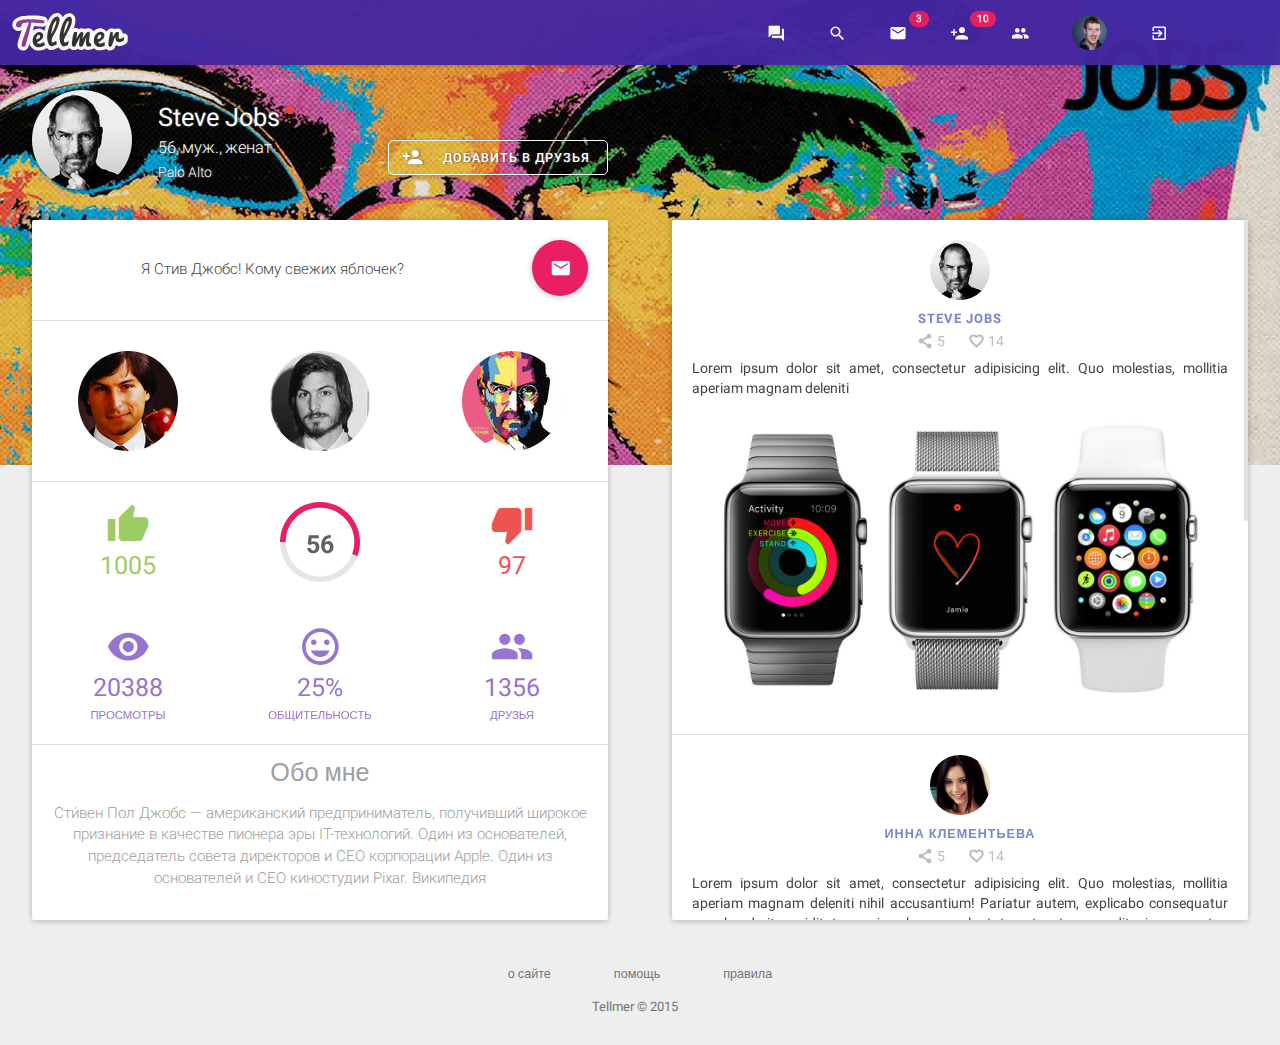
==== commit 477d73d3: "remove temp" ====
--- a/other-profile.html
+++ b/other-profile.html
@@ -325,7 +325,7 @@
 													<p class="mp-d-note-body__text">
 														Lorem ipsum dolor sit amet, consectetur adipisicing elit. Quo molestias, mollitia aperiam magnam deleniti nihil accusantium! Pariatur autem, explicabo consequatur reprehenderit cupiditate maxime harum voluptatum tenetur, expedita ipsum, natus nemo.
 													</p>
-													<a href="img/upload/1.gif" data-imagelightbox="content"><img class="mp-d-note-body__img" src="img/upload/5.jpg" alt=""></a>
+													<a href="img/upload/5.jpg" data-imagelightbox="content"><img class="mp-d-note-body__img" src="img/upload/5.jpg" alt=""></a>
 												</div>
 											</div>
 										</div>
@@ -468,7 +468,7 @@
 
 		function GetCoverProfile(nameImageCover)
 		{
-			$('#mp-cover-picture').css('background-image','url(../img/cover/'+nameImageCover+')');
+			$('#mp-cover-picture').css('background-image','url(./img/cover/'+nameImageCover+')');
 		}
 
 	</script>
